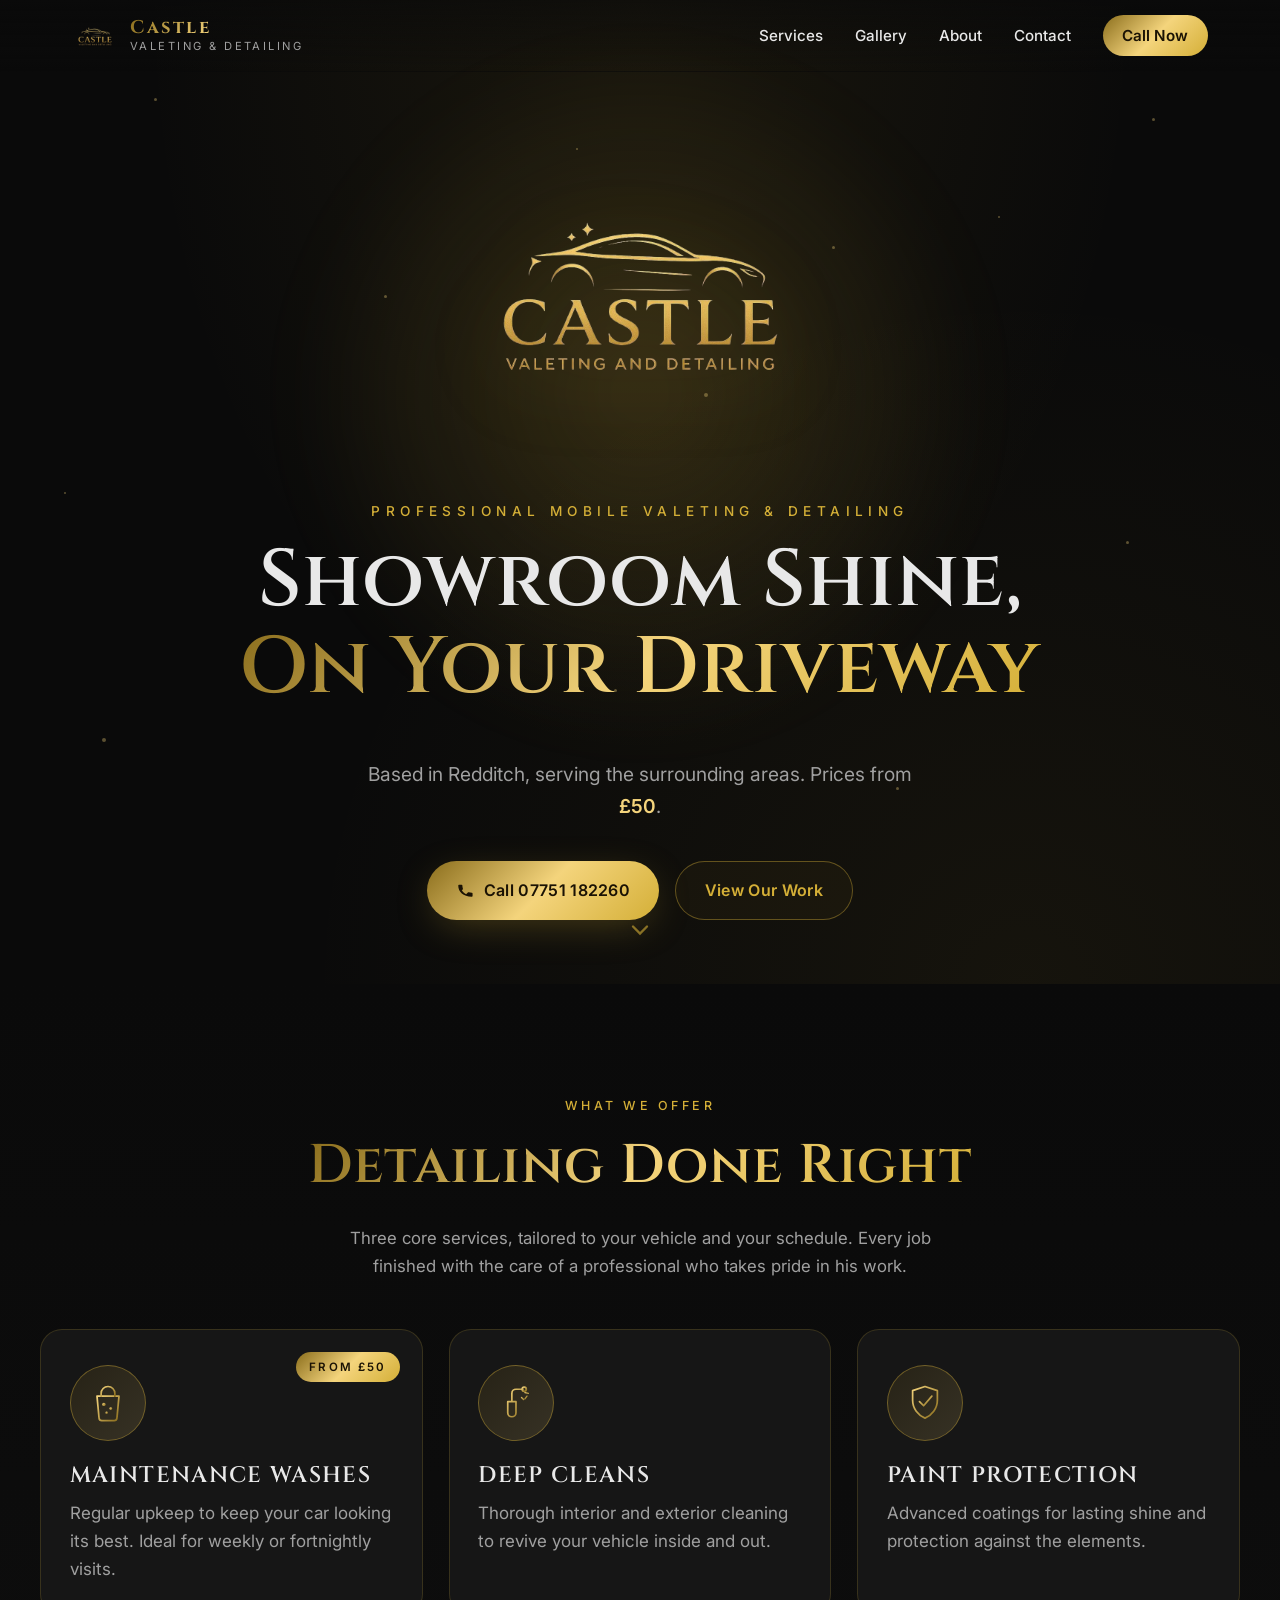
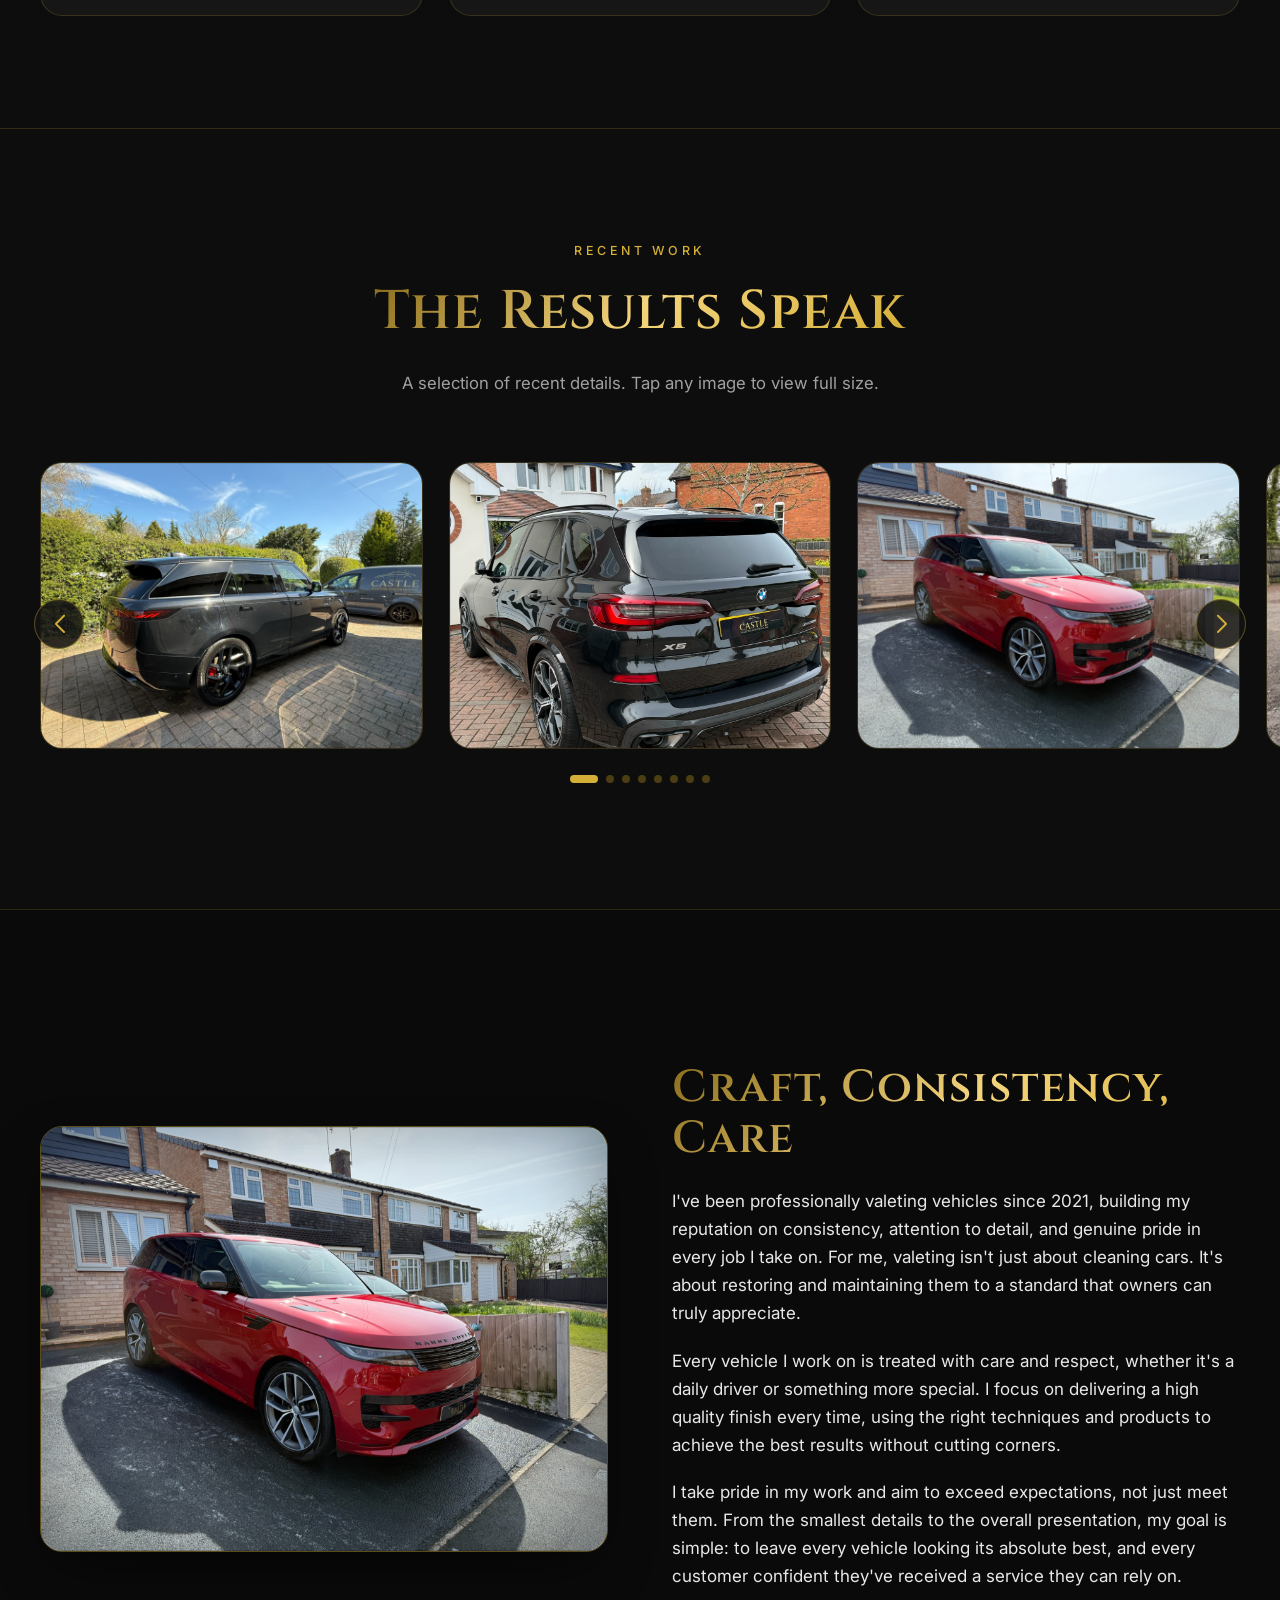
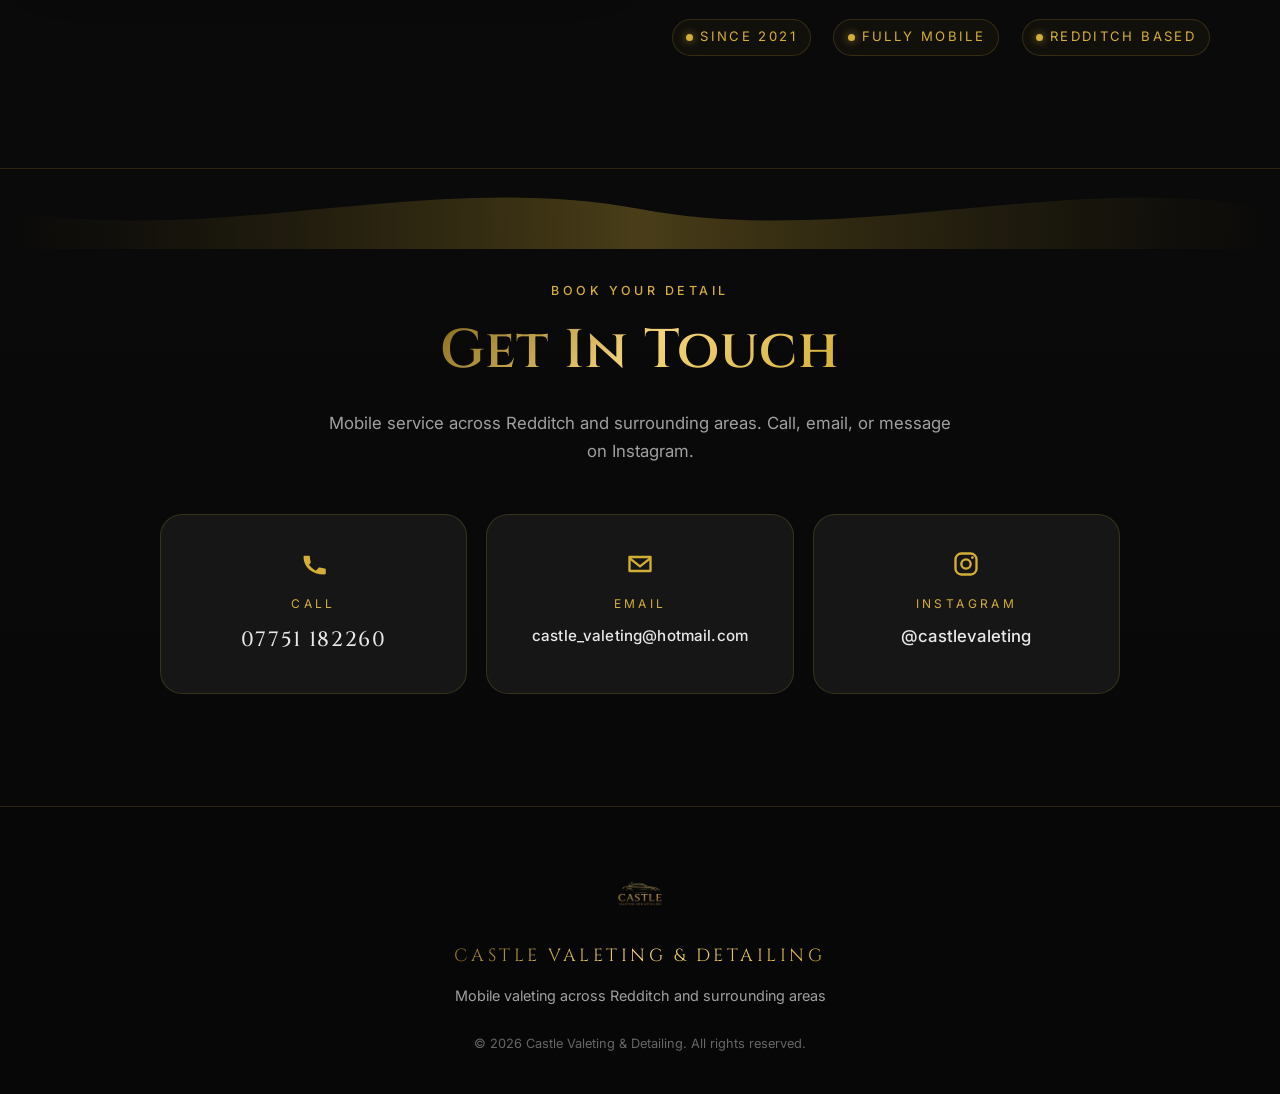
==== index.html @ b2cecf7d "Initial site: Castle Valeting & Detailing marketing page Single-page static site for a mobile car de" ====
<!doctype html>
<html lang="en-GB">
<head>
<meta charset="utf-8">
<meta name="viewport" content="width=device-width, initial-scale=1, viewport-fit=cover">
<meta name="theme-color" content="#0a0a0a">
<title>Castle Valeting & Detailing | Mobile Car Detailing in Redditch</title>
<meta name="description" content="Professional mobile car valeting and detailing in Redditch and surrounding areas. Maintenance washes, deep cleans, and paint protection from £50. Call 07751 182260.">
<meta name="keywords" content="car detailing Redditch, mobile valeting Redditch, car cleaning Redditch, paint protection, deep clean, Castle Valeting">
<meta name="robots" content="index, follow">
<link rel="canonical" href="https://castlevaletinganddetailing.co.uk/">

<meta property="og:type" content="website">
<meta property="og:title" content="Castle Valeting & Detailing | Mobile Car Detailing in Redditch">
<meta property="og:description" content="Professional mobile car valeting and detailing in Redditch. Prices from £50.">
<meta property="og:image" content="assets/logo/logo-black-bg.jpg">
<meta name="twitter:card" content="summary_large_image">
<meta name="twitter:title" content="Castle Valeting & Detailing">
<meta name="twitter:description" content="Professional mobile car valeting and detailing in Redditch. Prices from £50.">
<meta name="twitter:image" content="assets/logo/logo-black-bg.jpg">

<link rel="icon" type="image/png" href="assets/logo/logo-transparent.png">
<link rel="apple-touch-icon" href="assets/logo/logo-transparent.png">

<link rel="preconnect" href="https://fonts.googleapis.com">
<link rel="preconnect" href="https://fonts.gstatic.com" crossorigin>
<link rel="preconnect" href="https://cdn.jsdelivr.net" crossorigin>
<link href="https://fonts.googleapis.com/css2?family=Cinzel:wght@500;600;700&family=Inter:wght@300;400;500;600;700&display=swap" rel="stylesheet">

<link rel="stylesheet" href="https://cdn.jsdelivr.net/npm/swiper@11/swiper-bundle.min.css">
<link rel="stylesheet" href="assets/css/styles.css">

<script type="application/ld+json">
{
  "@context": "https://schema.org",
  "@type": "LocalBusiness",
  "name": "Castle Valeting & Detailing",
  "image": "assets/logo/logo-black-bg.jpg",
  "description": "Professional mobile car valeting and detailing service based in Redditch.",
  "address": {
    "@type": "PostalAddress",
    "addressLocality": "Redditch",
    "addressRegion": "Worcestershire",
    "addressCountry": "GB"
  },
  "areaServed": "Redditch and surrounding areas",
  "telephone": "+447751182260",
  "email": "castle_valeting@hotmail.com",
  "priceRange": "££",
  "sameAs": ["https://instagram.com/castlevaleting"]
}
</script>
</head>
<body>

<a class="skip-link" href="#main">Skip to content</a>

<header class="site-header" id="siteHeader">
  <div class="nav-inner">
    <a class="brand" href="#home" aria-label="Castle Valeting and Detailing home">
      <img src="assets/logo/logo-transparent.png" alt="" width="56" height="56" decoding="async">
      <span class="brand-text">
        <span class="brand-title">Castle</span>
        <span class="brand-sub">Valeting &amp; Detailing</span>
      </span>
    </a>

    <nav class="nav-links" aria-label="Primary">
      <a href="#services">Services</a>
      <a href="#gallery">Gallery</a>
      <a href="#about">About</a>
      <a href="#contact">Contact</a>
      <a class="nav-cta" href="tel:07751182260">Call Now</a>
    </nav>

    <button class="nav-toggle" aria-label="Open menu" aria-expanded="false" aria-controls="mobileMenu">
      <span></span><span></span><span></span>
    </button>
  </div>
</header>

<nav class="mobile-menu" id="mobileMenu" aria-label="Mobile" hidden>
  <a href="#services">Services</a>
  <a href="#gallery">Gallery</a>
  <a href="#about">About</a>
  <a href="#contact">Contact</a>
  <a class="nav-cta" href="tel:07751182260">Call 07751 182260</a>
</nav>

<main id="main">

  <section class="hero" id="home">
    <div class="hero-glow" aria-hidden="true"></div>
    <div class="particles" aria-hidden="true">
      <span></span><span></span><span></span><span></span><span></span>
      <span></span><span></span><span></span><span></span><span></span>
      <span></span><span></span><span></span><span></span><span></span>
    </div>

    <div class="hero-inner">
      <img class="hero-logo" src="assets/logo/logo-transparent.png" alt="Castle Valeting and Detailing" width="420" height="420" fetchpriority="high">
      <p class="hero-eyebrow" data-reveal>Professional Mobile Valeting &amp; Detailing</p>
      <h1 class="hero-title" data-reveal>Showroom Shine, <span class="gold-text">On Your Driveway</span></h1>
      <p class="hero-sub" data-reveal>Based in Redditch, serving the surrounding areas. Prices from <strong>£50</strong>.</p>
      <div class="hero-ctas" data-reveal>
        <a class="btn btn-primary" href="tel:07751182260">
          <svg viewBox="0 0 24 24" width="18" height="18" aria-hidden="true"><path fill="currentColor" d="M6.6 10.8c1.5 3 4 5.4 6.9 6.9l2.3-2.3c.3-.3.8-.4 1.2-.3 1.3.4 2.7.7 4.1.7.6 0 1 .4 1 1V20c0 .6-.4 1-1 1C9.7 21 3 14.3 3 6c0-.6.4-1 1-1h3.5c.6 0 1 .4 1 1 0 1.5.2 2.8.7 4.1.1.4 0 .8-.3 1.2l-2.3 2.5z"/></svg>
          Call 07751 182260
        </a>
        <a class="btn btn-ghost" href="#gallery">View Our Work</a>
      </div>
    </div>

    <a class="scroll-cue" href="#services" aria-label="Scroll to services">
      <svg viewBox="0 0 24 24" width="28" height="28" aria-hidden="true"><path fill="none" stroke="currentColor" stroke-width="2" stroke-linecap="round" d="M6 9l6 6 6-6"/></svg>
    </a>
  </section>

  <section class="section services" id="services">
    <div class="section-inner">
      <p class="eyebrow" data-reveal>What We Offer</p>
      <h2 class="section-title" data-reveal><span class="gold-text">Detailing Done Right</span></h2>
      <p class="section-lede" data-reveal>Three core services, tailored to your vehicle and your schedule. Every job finished with the care of a professional who takes pride in his work.</p>

      <div class="service-grid">

        <article class="service-card" data-reveal>
          <div class="service-icon" aria-hidden="true">
            <svg viewBox="0 0 64 64" width="44" height="44">
              <defs><linearGradient id="g1" x1="0" x2="1" y1="0" y2="1"><stop offset="0" stop-color="#f4d47c"/><stop offset="1" stop-color="#8a6d1c"/></linearGradient></defs>
              <path fill="none" stroke="url(#g1)" stroke-width="2.5" stroke-linejoin="round" d="M16 22h32l-3 32a4 4 0 0 1-4 3.6H23a4 4 0 0 1-4-3.6z"/>
              <path fill="none" stroke="url(#g1)" stroke-width="2.5" stroke-linecap="round" d="M22 22v-4a10 10 0 0 1 20 0v4"/>
              <circle cx="26" cy="34" r="2.5" fill="url(#g1)"/>
              <circle cx="36" cy="40" r="2" fill="url(#g1)"/>
              <circle cx="30" cy="46" r="1.7" fill="url(#g1)"/>
            </svg>
          </div>
          <h3>Maintenance Washes</h3>
          <p>Regular upkeep to keep your car looking its best. Ideal for weekly or fortnightly visits.</p>
          <span class="price-ribbon">From £50</span>
        </article>

        <article class="service-card" data-reveal>
          <div class="service-icon" aria-hidden="true">
            <svg viewBox="0 0 64 64" width="44" height="44">
              <defs><linearGradient id="g2" x1="0" x2="1" y1="0" y2="1"><stop offset="0" stop-color="#f4d47c"/><stop offset="1" stop-color="#8a6d1c"/></linearGradient></defs>
              <path fill="none" stroke="url(#g2)" stroke-width="2.5" stroke-linejoin="round" stroke-linecap="round" d="M20 30h12v16a6 6 0 0 1-6 6h0a6 6 0 0 1-6-6zM26 30V18a6 6 0 0 1 6-6h10"/>
              <circle cx="44" cy="12" r="3" fill="none" stroke="url(#g2)" stroke-width="2.5"/>
              <path fill="none" stroke="url(#g2)" stroke-width="2" stroke-linecap="round" d="M40 24l3 3M48 22l-3 4M45 17l5 1"/>
            </svg>
          </div>
          <h3>Deep Cleans</h3>
          <p>Thorough interior and exterior cleaning to revive your vehicle inside and out.</p>
        </article>

        <article class="service-card" data-reveal>
          <div class="service-icon" aria-hidden="true">
            <svg viewBox="0 0 64 64" width="44" height="44">
              <defs><linearGradient id="g3" x1="0" x2="1" y1="0" y2="1"><stop offset="0" stop-color="#f4d47c"/><stop offset="1" stop-color="#8a6d1c"/></linearGradient></defs>
              <path fill="none" stroke="url(#g3)" stroke-width="2.5" stroke-linejoin="round" d="M32 8l18 6v14c0 12-8 22-18 26-10-4-18-14-18-26V14z"/>
              <path fill="none" stroke="url(#g3)" stroke-width="2.5" stroke-linecap="round" stroke-linejoin="round" d="M24 30l6 6 12-14"/>
            </svg>
          </div>
          <h3>Paint Protection</h3>
          <p>Advanced coatings for lasting shine and protection against the elements.</p>
        </article>

      </div>
    </div>
  </section>

  <section class="section gallery" id="gallery">
    <div class="section-inner">
      <p class="eyebrow" data-reveal>Recent Work</p>
      <h2 class="section-title" data-reveal><span class="gold-text">The Results Speak</span></h2>
      <p class="section-lede" data-reveal>A selection of recent details. Tap any image to view full size.</p>
    </div>

    <div class="swiper gallery-swiper" data-reveal>
      <div class="swiper-wrapper">
        <div class="swiper-slide"><button class="slide-btn" data-src="assets/gallery/black-range-rover.jpg" aria-label="View full image"><img src="assets/gallery/black-range-rover.jpg" alt="Freshly detailed black Range Rover" loading="lazy" decoding="async"></button></div>
        <div class="swiper-slide"><button class="slide-btn" data-src="assets/gallery/bmw-x5.jpg" aria-label="View full image"><img src="assets/gallery/bmw-x5.jpg" alt="Gleaming black BMW X5 after a detail" loading="lazy" decoding="async"></button></div>
        <div class="swiper-slide"><button class="slide-btn" data-src="assets/gallery/range-rover.jpg" aria-label="View full image"><img src="assets/gallery/range-rover.jpg" alt="Red Range Rover Sport, polished to a mirror finish" loading="lazy" decoding="async"></button></div>
        <div class="swiper-slide"><button class="slide-btn" data-src="assets/gallery/tesla.jpg" aria-label="View full image"><img src="assets/gallery/tesla.jpg" alt="Tesla after a full valet" loading="lazy" decoding="async"></button></div>
        <div class="swiper-slide"><button class="slide-btn" data-src="assets/gallery/discovery.jpg" aria-label="View full image"><img src="assets/gallery/discovery.jpg" alt="Land Rover Discovery after detailing" loading="lazy" decoding="async"></button></div>
        <div class="swiper-slide"><button class="slide-btn" data-src="assets/gallery/model-y.jpg" aria-label="View full image"><img src="assets/gallery/model-y.jpg" alt="Tesla Model Y after a deep clean" loading="lazy" decoding="async"></button></div>
        <div class="swiper-slide"><button class="slide-btn" data-src="assets/gallery/transporter.jpg" aria-label="View full image"><img src="assets/gallery/transporter.jpg" alt="VW Transporter detailed and gleaming" loading="lazy" decoding="async"></button></div>
        <div class="swiper-slide"><button class="slide-btn" data-src="assets/gallery/white-range-rover.jpg" aria-label="View full image"><img src="assets/gallery/white-range-rover.jpg" alt="White Range Rover after a full detail" loading="lazy" decoding="async"></button></div>
      </div>
      <div class="swiper-pagination"></div>
      <button class="swiper-button-prev" aria-label="Previous"></button>
      <button class="swiper-button-next" aria-label="Next"></button>
    </div>
  </section>

  <section class="section about" id="about">
    <div class="section-inner about-grid">
      <div class="about-media" data-reveal>
        <div class="frame">
          <img src="assets/gallery/range-rover.jpg" alt="Red Range Rover Sport detailed by Castle Valeting and Detailing" loading="lazy" decoding="async" width="1200" height="900">
        </div>
      </div>
      <div class="about-copy">
        <p class="eyebrow" data-reveal>About Me</p>
        <h2 class="section-title" data-reveal><span class="gold-text">Craft, Consistency, Care</span></h2>

        <p data-reveal>I've been professionally valeting vehicles since 2021, building my reputation on consistency, attention to detail, and genuine pride in every job I take on. For me, valeting isn't just about cleaning cars. It's about restoring and maintaining them to a standard that owners can truly appreciate.</p>

        <p data-reveal>Every vehicle I work on is treated with care and respect, whether it's a daily driver or something more special. I focus on delivering a high quality finish every time, using the right techniques and products to achieve the best results without cutting corners.</p>

        <p data-reveal>I take pride in my work and aim to exceed expectations, not just meet them. From the smallest details to the overall presentation, my goal is simple: to leave every vehicle looking its absolute best, and every customer confident they've received a service they can rely on.</p>

        <ul class="badges" data-reveal>
          <li><span class="badge-dot"></span>Since 2021</li>
          <li><span class="badge-dot"></span>Fully Mobile</li>
          <li><span class="badge-dot"></span>Redditch Based</li>
        </ul>
      </div>
    </div>
  </section>

  <section class="section contact" id="contact">
    <svg class="wave" viewBox="0 0 1200 120" preserveAspectRatio="none" aria-hidden="true">
      <path d="M0,60 C200,120 400,0 600,60 C800,120 1000,0 1200,60 L1200,120 L0,120 Z" fill="url(#waveGrad)"/>
      <defs><linearGradient id="waveGrad" x1="0" x2="1"><stop offset="0" stop-color="#8a6d1c" stop-opacity="0"/><stop offset="0.5" stop-color="#d4af37" stop-opacity="0.35"/><stop offset="1" stop-color="#8a6d1c" stop-opacity="0"/></linearGradient></defs>
    </svg>

    <div class="section-inner">
      <p class="eyebrow" data-reveal>Book Your Detail</p>
      <h2 class="section-title" data-reveal><span class="gold-text">Get In Touch</span></h2>
      <p class="section-lede" data-reveal>Mobile service across Redditch and surrounding areas. Call, email, or message on Instagram.</p>

      <div class="contact-grid">
        <a class="contact-card" href="tel:07751182260" data-reveal>
          <svg viewBox="0 0 24 24" width="28" height="28" aria-hidden="true"><path fill="currentColor" d="M6.6 10.8c1.5 3 4 5.4 6.9 6.9l2.3-2.3c.3-.3.8-.4 1.2-.3 1.3.4 2.7.7 4.1.7.6 0 1 .4 1 1V20c0 .6-.4 1-1 1C9.7 21 3 14.3 3 6c0-.6.4-1 1-1h3.5c.6 0 1 .4 1 1 0 1.5.2 2.8.7 4.1.1.4 0 .8-.3 1.2l-2.3 2.5z"/></svg>
          <span class="contact-label">Call</span>
          <span class="contact-value">07751 182260</span>
        </a>

        <a class="contact-card" href="mailto:castle_valeting@hotmail.com" data-reveal>
          <svg viewBox="0 0 24 24" width="28" height="28" aria-hidden="true"><path fill="none" stroke="currentColor" stroke-width="2" stroke-linejoin="round" d="M3 6h18v12H3z"/><path fill="none" stroke="currentColor" stroke-width="2" stroke-linejoin="round" d="M3 7l9 7 9-7"/></svg>
          <span class="contact-label">Email</span>
          <span class="contact-value">castle_valeting@hotmail.com</span>
        </a>

        <a class="contact-card" href="https://instagram.com/castlevaleting" target="_blank" rel="noopener" data-reveal>
          <svg viewBox="0 0 24 24" width="28" height="28" aria-hidden="true"><rect x="3" y="3" width="18" height="18" rx="5" fill="none" stroke="currentColor" stroke-width="2"/><circle cx="12" cy="12" r="4" fill="none" stroke="currentColor" stroke-width="2"/><circle cx="17.5" cy="6.5" r="1.2" fill="currentColor"/></svg>
          <span class="contact-label">Instagram</span>
          <span class="contact-value">@castlevaleting</span>
        </a>
      </div>
    </div>
  </section>

</main>

<footer class="site-footer">
  <div class="footer-inner">
    <img src="assets/logo/logo-transparent.png" alt="Castle Valeting and Detailing" width="72" height="72" loading="lazy">
    <p class="footer-title gold-text">Castle Valeting &amp; Detailing</p>
    <p class="footer-meta">Mobile valeting across Redditch and surrounding areas</p>
    <p class="footer-legal">&copy; <span id="year"></span> Castle Valeting &amp; Detailing. All rights reserved.</p>
  </div>
</footer>

<div class="lightbox" id="lightbox" aria-hidden="true" role="dialog" aria-label="Image viewer">
  <button class="lightbox-close" aria-label="Close">&times;</button>
  <button class="lightbox-prev" aria-label="Previous image">&#8249;</button>
  <button class="lightbox-next" aria-label="Next image">&#8250;</button>
  <img class="lightbox-img" alt="">
</div>

<script src="https://cdn.jsdelivr.net/npm/swiper@11/swiper-bundle.min.js" defer></script>
<script src="assets/js/main.js" defer></script>
</body>
</html>
---- assets/css/styles.css ----
/* Castle Valeting & Detailing — styles */

:root {
  --bg: #0a0a0a;
  --bg-elevated: #141414;
  --bg-card: #161616;
  --gold: #d4af37;
  --gold-light: #f4d47c;
  --gold-dark: #8a6d1c;
  --gold-grad: linear-gradient(135deg, #8a6d1c 0%, #f4d47c 50%, #d4af37 100%);
  --gold-grad-soft: linear-gradient(135deg, rgba(138,109,28,0.15), rgba(244,212,124,0.15));
  --text: #e8e8e8;
  --text-muted: #a0a0a0;
  --border: rgba(212,175,55,0.18);
  --border-strong: rgba(212,175,55,0.4);
  --shadow-glow: 0 10px 40px -10px rgba(212,175,55,0.35);
  --shadow-card: 0 20px 60px -20px rgba(0,0,0,0.8);
  --radius: 14px;
  --radius-lg: 22px;
  --nav-h: 72px;
  --content-w: 1200px;
  --ease: cubic-bezier(.2, .7, .2, 1);
}

* { box-sizing: border-box; }
html { scroll-behavior: smooth; -webkit-text-size-adjust: 100%; }
html, body { margin: 0; padding: 0; }

body {
  font-family: 'Inter', system-ui, -apple-system, Segoe UI, Roboto, sans-serif;
  background: var(--bg);
  color: var(--text);
  font-size: 17px;
  line-height: 1.65;
  -webkit-font-smoothing: antialiased;
  overflow-x: hidden;
}

img { max-width: 100%; height: auto; display: block; }
a { color: var(--gold); text-decoration: none; }
a:hover { color: var(--gold-light); }
button { font: inherit; color: inherit; background: none; border: 0; cursor: pointer; }

::selection { background: var(--gold); color: #000; }

:focus-visible {
  outline: 2px solid var(--gold-light);
  outline-offset: 3px;
  border-radius: 6px;
}

.skip-link {
  position: absolute; top: -100px; left: 12px;
  background: var(--gold); color: #000; padding: 10px 16px;
  border-radius: 8px; font-weight: 600; z-index: 1000;
}
.skip-link:focus { top: 12px; }

/* --- Typography helpers ------------------------------------------------- */
.gold-text {
  background: var(--gold-grad);
  -webkit-background-clip: text;
          background-clip: text;
  color: transparent;
  display: inline-block;
}

h1, h2, h3 {
  font-family: 'Cinzel', 'Playfair Display', Georgia, serif;
  font-weight: 600;
  letter-spacing: 0.02em;
  line-height: 1.15;
  margin: 0 0 0.5em;
}

.eyebrow {
  font-size: 0.78rem;
  letter-spacing: 0.28em;
  text-transform: uppercase;
  color: var(--gold);
  margin: 0 0 1.2rem;
  font-weight: 500;
}

.section-title {
  font-size: clamp(2rem, 4.5vw, 3.4rem);
  margin-bottom: 0.5em;
}

.section-lede {
  color: var(--text-muted);
  max-width: 640px;
  margin: 0 auto 3rem;
  font-size: 1.05rem;
}

/* --- Buttons ------------------------------------------------------------ */
.btn {
  display: inline-flex; align-items: center; gap: 0.6em;
  padding: 0.95rem 1.8rem;
  border-radius: 999px;
  font-weight: 600;
  font-size: 1rem;
  letter-spacing: 0.02em;
  transition: transform .25s var(--ease), box-shadow .25s var(--ease), background .25s var(--ease), color .25s var(--ease);
  white-space: nowrap;
}
.btn svg { flex-shrink: 0; }

.btn-primary {
  background: var(--gold-grad);
  color: #1a1204;
  box-shadow: var(--shadow-glow);
}
.btn-primary:hover { transform: translateY(-2px); box-shadow: 0 16px 50px -10px rgba(212,175,55,0.55); color: #000; }

.btn-ghost {
  color: var(--gold);
  border: 1px solid var(--border-strong);
  background: rgba(212,175,55,0.04);
}
.btn-ghost:hover { background: rgba(212,175,55,0.12); color: var(--gold-light); transform: translateY(-2px); }

/* --- Header / Nav ------------------------------------------------------- */
.site-header {
  position: fixed; top: 0; left: 0; right: 0;
  height: var(--nav-h);
  z-index: 50;
  transition: background .3s var(--ease), border-color .3s var(--ease), backdrop-filter .3s var(--ease);
  background: linear-gradient(180deg, rgba(10,10,10,0.6), rgba(10,10,10,0));
  border-bottom: 1px solid transparent;
}
.site-header.scrolled {
  background: rgba(10,10,10,0.78);
  backdrop-filter: blur(14px) saturate(140%);
  -webkit-backdrop-filter: blur(14px) saturate(140%);
  border-bottom-color: var(--border);
}

.nav-inner {
  max-width: var(--content-w);
  height: 100%;
  margin: 0 auto;
  padding: 0 clamp(1rem, 3vw, 2rem);
  display: flex; align-items: center; justify-content: space-between;
  gap: 1rem;
}

.brand {
  display: flex; align-items: center; gap: 0.75rem;
  color: var(--text);
}
.brand img { width: 46px; height: 46px; object-fit: contain; }
.brand-text { display: flex; flex-direction: column; line-height: 1; }
.brand-title {
  font-family: 'Cinzel', serif; font-weight: 700;
  font-size: 1.15rem; letter-spacing: 0.14em;
  background: var(--gold-grad);
  -webkit-background-clip: text; background-clip: text;
  color: transparent;
}
.brand-sub {
  font-size: 0.7rem; letter-spacing: 0.22em;
  color: var(--text-muted); margin-top: 3px;
  text-transform: uppercase;
}

.nav-links { display: flex; align-items: center; gap: 2rem; }
.nav-links a {
  color: var(--text);
  font-size: 0.95rem;
  font-weight: 500;
  position: relative;
  padding: 0.4em 0;
  transition: color .2s var(--ease);
}
.nav-links a::after {
  content: ''; position: absolute; left: 0; right: 0; bottom: 0;
  height: 1px; background: var(--gold-grad);
  transform: scaleX(0); transform-origin: right;
  transition: transform .3s var(--ease);
}
.nav-links a:hover { color: var(--gold-light); }
.nav-links a:hover::after { transform: scaleX(1); transform-origin: left; }
.nav-links .nav-cta {
  padding: 0.55em 1.3em;
  border-radius: 999px;
  background: var(--gold-grad);
  color: #1a1204;
  font-weight: 600;
}
.nav-links .nav-cta:hover { color: #000; }
.nav-links .nav-cta::after { display: none; }

.nav-toggle {
  display: none;
  width: 44px; height: 44px;
  flex-direction: column; justify-content: center; align-items: center; gap: 5px;
  border-radius: 10px;
}
.nav-toggle span {
  width: 22px; height: 2px; background: var(--gold);
  transition: transform .3s var(--ease), opacity .3s var(--ease);
}
.nav-toggle.open span:nth-child(1) { transform: translateY(7px) rotate(45deg); }
.nav-toggle.open span:nth-child(2) { opacity: 0; }
.nav-toggle.open span:nth-child(3) { transform: translateY(-7px) rotate(-45deg); }

.mobile-menu {
  position: fixed; inset: var(--nav-h) 0 0 0;
  background: rgba(10,10,10,0.97);
  backdrop-filter: blur(18px);
  -webkit-backdrop-filter: blur(18px);
  z-index: 40;
  display: flex; flex-direction: column; align-items: center; justify-content: center;
  gap: 1.8rem;
  padding: 2rem;
  opacity: 0;
  transform: translateY(-10px);
  transition: opacity .3s var(--ease), transform .3s var(--ease);
  pointer-events: none;
}
.mobile-menu:not([hidden]) { pointer-events: auto; }
.mobile-menu.open { opacity: 1; transform: translateY(0); }
.mobile-menu a {
  font-family: 'Cinzel', serif;
  font-size: 1.6rem;
  letter-spacing: 0.08em;
  color: var(--text);
}
.mobile-menu a:hover { color: var(--gold); }
.mobile-menu .nav-cta {
  margin-top: 1rem;
  padding: 0.9em 2.2em;
  border-radius: 999px;
  background: var(--gold-grad);
  color: #1a1204;
  font-family: 'Inter', sans-serif;
  font-size: 1.05rem;
  font-weight: 600;
  letter-spacing: 0.04em;
}

/* --- Hero --------------------------------------------------------------- */
.hero {
  position: relative;
  min-height: 100vh;
  min-height: 100svh;
  display: flex; align-items: center; justify-content: center;
  padding: calc(var(--nav-h) + 2rem) 1.5rem 4rem;
  overflow: hidden;
  isolation: isolate;
  background:
    radial-gradient(ellipse at 50% 0%, rgba(212,175,55,0.08), transparent 55%),
    radial-gradient(ellipse at 80% 100%, rgba(212,175,55,0.06), transparent 50%),
    var(--bg);
}

.hero::before {
  /* subtle noise + starry sparkle like the flyer */
  content: '';
  position: absolute; inset: 0;
  background-image:
    radial-gradient(1px 1px at 20% 30%, rgba(244,212,124,0.5), transparent 50%),
    radial-gradient(1px 1px at 70% 80%, rgba(244,212,124,0.35), transparent 50%),
    radial-gradient(1.5px 1.5px at 50% 50%, rgba(244,212,124,0.25), transparent 50%),
    radial-gradient(1px 1px at 85% 20%, rgba(244,212,124,0.3), transparent 50%),
    radial-gradient(1px 1px at 15% 75%, rgba(244,212,124,0.3), transparent 50%);
  opacity: 0.6;
  pointer-events: none;
  z-index: -1;
}

.hero-glow {
  position: absolute;
  left: 50%; top: 40%;
  transform: translate(-50%, -50%);
  width: 120vw; max-width: 900px;
  aspect-ratio: 1;
  background: radial-gradient(circle, rgba(212,175,55,0.18) 0%, transparent 55%);
  filter: blur(30px);
  z-index: -1;
  pointer-events: none;
}

.particles { position: absolute; inset: 0; z-index: -1; pointer-events: none; }
.particles span {
  position: absolute;
  width: 3px; height: 3px;
  border-radius: 50%;
  background: var(--gold-light);
  opacity: 0.35;
  animation: float 16s ease-in-out infinite;
}
.particles span:nth-child(1)  { top: 10%; left: 12%; animation-delay: 0s; }
.particles span:nth-child(2)  { top: 22%; left: 78%; animation-delay: 1.5s; width: 2px; height: 2px; }
.particles span:nth-child(3)  { top: 65%; left: 20%; animation-delay: 3s; }
.particles span:nth-child(4)  { top: 40%; left: 55%; animation-delay: 4.5s; width: 4px; height: 4px; }
.particles span:nth-child(5)  { top: 80%; left: 70%; animation-delay: 6s; }
.particles span:nth-child(6)  { top: 15%; left: 45%; animation-delay: 2s; width: 2px; height: 2px; }
.particles span:nth-child(7)  { top: 55%; left: 88%; animation-delay: 5s; }
.particles span:nth-child(8)  { top: 75%; left: 8%;  animation-delay: 7s; width: 4px; height: 4px; }
.particles span:nth-child(9)  { top: 30%; left: 30%; animation-delay: 8s; }
.particles span:nth-child(10) { top: 60%; left: 62%; animation-delay: 2.5s; width: 2px; height: 2px; }
.particles span:nth-child(11) { top: 12%; left: 90%; animation-delay: 9s; }
.particles span:nth-child(12) { top: 88%; left: 40%; animation-delay: 3.5s; }
.particles span:nth-child(13) { top: 50%; left: 5%;  animation-delay: 4s; width: 2px; height: 2px; }
.particles span:nth-child(14) { top: 25%; left: 65%; animation-delay: 6.5s; }
.particles span:nth-child(15) { top: 70%; left: 48%; animation-delay: 1s; width: 3px; height: 3px; }

@keyframes float {
  0%, 100% { transform: translateY(0) translateX(0); opacity: 0.25; }
  50% { transform: translateY(-22px) translateX(10px); opacity: 0.7; }
}

.hero-inner {
  text-align: center;
  max-width: 820px;
  position: relative;
  z-index: 1;
}

.hero-logo {
  width: clamp(220px, 42vw, 380px);
  height: auto;
  margin: 0 auto 0.5rem;
  filter: drop-shadow(0 20px 40px rgba(212,175,55,0.25));
  animation: logoShimmer 6s ease-in-out infinite;
}
@keyframes logoShimmer {
  0%, 100% { filter: drop-shadow(0 20px 40px rgba(212,175,55,0.22)); }
  50%      { filter: drop-shadow(0 24px 55px rgba(244,212,124,0.45)); }
}

.hero-eyebrow {
  font-size: 0.85rem;
  letter-spacing: 0.4em;
  text-transform: uppercase;
  color: var(--gold);
  margin: 1rem 0 0.8rem;
  font-weight: 500;
}

.hero-title {
  font-size: clamp(2.2rem, 7.5vw, 5rem);
  line-height: 1.08;
  margin: 0.2em 0 0.6em;
  letter-spacing: 0.01em;
}

.hero-sub {
  color: var(--text-muted);
  font-size: clamp(1rem, 1.6vw, 1.2rem);
  margin: 0 auto 2.4rem;
  max-width: 560px;
}
.hero-sub strong { color: var(--gold-light); font-weight: 600; }

.hero-ctas {
  display: flex; flex-wrap: wrap; gap: 1rem; justify-content: center;
}

.scroll-cue {
  position: absolute;
  bottom: 2rem; left: 50%;
  transform: translateX(-50%);
  color: var(--gold);
  opacity: 0.6;
  animation: bounce 2.4s ease-in-out infinite;
}
.scroll-cue:hover { opacity: 1; color: var(--gold-light); }
@keyframes bounce {
  0%, 100% { transform: translateX(-50%) translateY(0); }
  50%      { transform: translateX(-50%) translateY(8px); }
}

/* --- Section framework ------------------------------------------------- */
.section {
  padding: clamp(4rem, 9vw, 7rem) 1.5rem;
  position: relative;
}
.section-inner {
  max-width: var(--content-w);
  margin: 0 auto;
  text-align: center;
}
.section + .section { border-top: 1px solid var(--border); }

/* --- Services ---------------------------------------------------------- */
.services { background: linear-gradient(180deg, var(--bg) 0%, #0d0d0d 100%); }

.service-grid {
  display: grid;
  grid-template-columns: repeat(auto-fit, minmax(260px, 1fr));
  gap: 1.6rem;
  margin-top: 1rem;
  text-align: left;
}

.service-card {
  position: relative;
  background: var(--bg-card);
  border: 1px solid var(--border);
  border-radius: var(--radius-lg);
  padding: 2.2rem 1.8rem 2rem;
  transition: transform .35s var(--ease), border-color .35s var(--ease), box-shadow .35s var(--ease), background .35s var(--ease);
  overflow: hidden;
}
.service-card::before {
  content: ''; position: absolute; inset: 0;
  background: radial-gradient(circle at 50% 0%, rgba(212,175,55,0.1), transparent 60%);
  opacity: 0;
  transition: opacity .35s var(--ease);
  pointer-events: none;
}
.service-card:hover {
  transform: translateY(-4px);
  border-color: var(--border-strong);
  box-shadow: var(--shadow-card), 0 0 0 1px rgba(212,175,55,0.15);
}
.service-card:hover::before { opacity: 1; }

.service-icon {
  width: 76px; height: 76px;
  border-radius: 50%;
  display: flex; align-items: center; justify-content: center;
  background: var(--gold-grad-soft);
  border: 1px solid var(--border-strong);
  margin-bottom: 1.4rem;
}

.service-card h3 {
  font-size: 1.4rem;
  letter-spacing: 0.06em;
  margin-bottom: 0.6rem;
  color: var(--text);
  text-transform: uppercase;
}
.service-card p { color: var(--text-muted); margin: 0; }

.price-ribbon {
  position: absolute;
  top: 1.4rem; right: 1.4rem;
  padding: 0.35rem 0.85rem;
  font-size: 0.72rem; font-weight: 600;
  letter-spacing: 0.18em;
  text-transform: uppercase;
  background: var(--gold-grad);
  color: #1a1204;
  border-radius: 999px;
}

/* --- Gallery (Swiper) -------------------------------------------------- */
.gallery { background: #0d0d0d; overflow: hidden; }
.gallery .section-inner { margin-bottom: 2rem; }

.gallery-swiper {
  width: 100%;
  max-width: 1600px;
  margin: 0 auto;
  padding: 1rem 1rem 3rem;
  overflow: visible;
}

.swiper-wrapper { align-items: stretch; }

.gallery-swiper .swiper-slide {
  border-radius: var(--radius-lg);
  overflow: hidden;
  background: var(--bg-elevated);
  border: 1px solid var(--border);
  transition: transform .5s var(--ease), border-color .5s var(--ease), box-shadow .5s var(--ease);
  aspect-ratio: 4 / 3;
  height: auto;
}
.gallery-swiper .swiper-slide:hover {
  border-color: var(--border-strong);
  box-shadow: var(--shadow-glow);
}

.slide-btn {
  display: block; width: 100%; height: 100%;
  padding: 0; border: 0; background: none; cursor: zoom-in;
  overflow: hidden;
}
.slide-btn img {
  width: 100%; height: 100%;
  object-fit: cover;
  transition: transform .7s var(--ease);
}
.gallery-swiper .swiper-slide:hover .slide-btn img { transform: scale(1.06); }

/* Swiper arrows + pagination: gold theme */
.gallery-swiper .swiper-button-next,
.gallery-swiper .swiper-button-prev {
  width: 50px; height: 50px;
  background: rgba(20,20,20,0.85);
  border: 1px solid var(--border-strong);
  border-radius: 50%;
  color: var(--gold);
  transition: background .25s var(--ease), color .25s var(--ease), transform .25s var(--ease);
}
.gallery-swiper .swiper-button-next:hover,
.gallery-swiper .swiper-button-prev:hover {
  background: var(--gold-grad);
  color: #1a1204;
  transform: scale(1.06);
}
.gallery-swiper .swiper-button-next::after,
.gallery-swiper .swiper-button-prev::after {
  font-size: 18px; font-weight: 700;
}
.gallery-swiper .swiper-pagination {
  bottom: 6px;
}
.gallery-swiper .swiper-pagination-bullet {
  background: var(--gold-dark);
  opacity: 0.5;
  width: 8px; height: 8px;
  transition: all .25s var(--ease);
}
.gallery-swiper .swiper-pagination-bullet-active {
  background: var(--gold);
  opacity: 1;
  width: 28px;
  border-radius: 4px;
}

/* --- About ------------------------------------------------------------- */
.about { background: var(--bg); }
.about-grid {
  display: grid;
  grid-template-columns: 1fr 1fr;
  gap: clamp(2rem, 5vw, 4rem);
  align-items: center;
  text-align: left;
}

.about-media .frame {
  position: relative;
  border-radius: var(--radius-lg);
  overflow: hidden;
  border: 1px solid var(--border-strong);
  box-shadow: var(--shadow-card);
  aspect-ratio: 4 / 3;
}
.about-media .frame::before {
  content: ''; position: absolute; inset: 0;
  box-shadow: inset 0 0 80px rgba(0,0,0,0.45);
  pointer-events: none;
  z-index: 1;
  border-radius: inherit;
}
.about-media .frame::after {
  content: ''; position: absolute; inset: -2px;
  border: 1px solid transparent;
  background: var(--gold-grad) border-box;
  -webkit-mask: linear-gradient(#000 0 0) padding-box, linear-gradient(#000 0 0);
          mask: linear-gradient(#000 0 0) padding-box, linear-gradient(#000 0 0);
  -webkit-mask-composite: xor;
          mask-composite: exclude;
  border-radius: var(--radius-lg);
  pointer-events: none;
  opacity: 0.6;
}
.about-media img { width: 100%; height: 100%; object-fit: cover; }

.about-copy .section-title { font-size: clamp(1.8rem, 3.5vw, 2.8rem); }
.about-copy p { color: var(--text); margin: 0 0 1.2rem; }
.about-copy p:last-of-type { margin-bottom: 1.8rem; }

.badges {
  list-style: none; padding: 0; margin: 0;
  display: flex; flex-wrap: wrap; gap: 0.8rem 1.4rem;
}
.badges li {
  display: inline-flex; align-items: center; gap: 0.55em;
  font-size: 0.82rem;
  letter-spacing: 0.18em;
  text-transform: uppercase;
  color: var(--gold);
  padding: 0.5em 1em;
  border: 1px solid var(--border);
  border-radius: 999px;
  background: rgba(212,175,55,0.04);
}
.badge-dot {
  width: 7px; height: 7px; border-radius: 50%;
  background: var(--gold);
  box-shadow: 0 0 8px rgba(212,175,55,0.7);
}

/* --- Contact ----------------------------------------------------------- */
.contact {
  background: linear-gradient(180deg, var(--bg) 0%, #080808 100%);
  position: relative;
}
.contact .wave {
  position: absolute; top: 0; left: 0; right: 0;
  width: 100%; height: 80px;
  opacity: 0.9;
}

.contact-grid {
  display: grid;
  grid-template-columns: repeat(auto-fit, minmax(240px, 1fr));
  gap: 1.2rem;
  max-width: 960px;
  margin: 1rem auto 0;
}

.contact-card {
  display: flex; flex-direction: column; align-items: center;
  gap: 0.6rem;
  padding: 2.2rem 1.6rem;
  background: var(--bg-card);
  border: 1px solid var(--border);
  border-radius: var(--radius-lg);
  color: var(--text);
  transition: transform .3s var(--ease), border-color .3s var(--ease), background .3s var(--ease), box-shadow .3s var(--ease);
  text-align: center;
  word-break: break-word;
}
.contact-card svg { color: var(--gold); }
.contact-card:hover {
  transform: translateY(-4px);
  border-color: var(--border-strong);
  background: #181818;
  box-shadow: var(--shadow-glow);
  color: var(--text);
}
.contact-label {
  font-size: 0.75rem;
  letter-spacing: 0.28em;
  text-transform: uppercase;
  color: var(--gold);
  margin-top: 0.4rem;
}
.contact-value {
  font-family: 'Inter', sans-serif;
  font-size: 1.05rem;
  font-weight: 500;
  color: var(--text);
  letter-spacing: 0.01em;
  overflow-wrap: anywhere;
}
.contact-card[href^="tel:"] .contact-value {
  font-family: 'Cinzel', serif;
  font-size: 1.3rem;
  letter-spacing: 0.08em;
}
.contact-card[href^="mailto:"] .contact-value {
  font-size: 0.95rem;
}

/* --- Footer ------------------------------------------------------------ */
.site-footer {
  padding: 3.5rem 1.5rem 2.5rem;
  text-align: center;
  border-top: 1px solid var(--border);
  background: #070707;
}
.footer-inner {
  max-width: 600px; margin: 0 auto;
  display: flex; flex-direction: column; align-items: center; gap: 0.8rem;
}
.footer-inner img { width: 60px; height: auto; opacity: 0.85; }
.footer-title {
  font-family: 'Cinzel', serif;
  font-size: 1.1rem; letter-spacing: 0.2em;
  margin: 0.4rem 0 0;
  text-transform: uppercase;
}
.footer-meta { color: var(--text-muted); font-size: 0.9rem; margin: 0; }
.footer-legal { color: #666; font-size: 0.8rem; margin: 0.8rem 0 0; }

/* --- Lightbox ---------------------------------------------------------- */
.lightbox {
  position: fixed; inset: 0;
  background: rgba(5,5,5,0.96);
  z-index: 100;
  display: none;
  align-items: center; justify-content: center;
  padding: 2rem;
}
.lightbox.open { display: flex; animation: fadeIn .25s var(--ease); }
@keyframes fadeIn { from { opacity: 0; } to { opacity: 1; } }

.lightbox-img {
  max-width: 95vw;
  max-height: 90vh;
  border-radius: 10px;
  box-shadow: 0 30px 80px rgba(0,0,0,0.8), 0 0 0 1px rgba(212,175,55,0.3);
  animation: zoomIn .3s var(--ease);
}
@keyframes zoomIn {
  from { transform: scale(0.95); opacity: 0; }
  to   { transform: scale(1); opacity: 1; }
}

.lightbox-close,
.lightbox-prev,
.lightbox-next {
  position: absolute;
  width: 52px; height: 52px;
  border-radius: 50%;
  background: rgba(20,20,20,0.9);
  border: 1px solid var(--border-strong);
  color: var(--gold);
  font-size: 28px;
  display: flex; align-items: center; justify-content: center;
  transition: background .2s var(--ease), color .2s var(--ease), transform .2s var(--ease);
  z-index: 1;
}
.lightbox-close:hover,
.lightbox-prev:hover,
.lightbox-next:hover {
  background: var(--gold-grad);
  color: #1a1204;
  transform: scale(1.06);
}
.lightbox-close { top: 1.5rem; right: 1.5rem; }
.lightbox-prev  { left: 1.5rem;  top: 50%; transform: translateY(-50%); }
.lightbox-next  { right: 1.5rem; top: 50%; transform: translateY(-50%); }
.lightbox-prev:hover { transform: translateY(-50%) scale(1.06); }
.lightbox-next:hover { transform: translateY(-50%) scale(1.06); }

/* --- Reveal on scroll -------------------------------------------------- */
[data-reveal] {
  opacity: 0;
  transform: translateY(20px);
  transition: opacity .9s var(--ease), transform .9s var(--ease);
  transition-delay: var(--reveal-delay, 0s);
}
[data-reveal].is-visible {
  opacity: 1;
  transform: translateY(0);
}

/* --- Responsive -------------------------------------------------------- */
@media (max-width: 900px) {
  .nav-links { display: none; }
  .nav-toggle { display: flex; }
  .about-grid { grid-template-columns: 1fr; }
  .about-media { order: -1; max-width: 520px; margin: 0 auto; }
}

@media (max-width: 560px) {
  .brand-sub { display: none; }
  .hero { padding-top: calc(var(--nav-h) + 1rem); }
  .hero-ctas .btn { width: 100%; justify-content: center; }
  .service-card { padding: 1.8rem 1.4rem; }
  .contact-card { padding: 1.8rem 1.2rem; }
  .contact-value { font-size: 1rem; }
}

/* --- Reduced motion ---------------------------------------------------- */
@media (prefers-reduced-motion: reduce) {
  html { scroll-behavior: auto; }
  *, *::before, *::after {
    animation-duration: 0.01ms !important;
    animation-iteration-count: 1 !important;
    transition-duration: 0.01ms !important;
  }
  .particles { display: none; }
  [data-reveal] { opacity: 1; transform: none; }
}

/* --- Print ------------------------------------------------------------- */
@media print {
  .site-header, .mobile-menu, .scroll-cue, .gallery, .lightbox, .particles, .hero-glow { display: none !important; }
  body { background: #fff; color: #000; }
  .gold-text { color: #7a5e12; -webkit-text-fill-color: #7a5e12; }
}
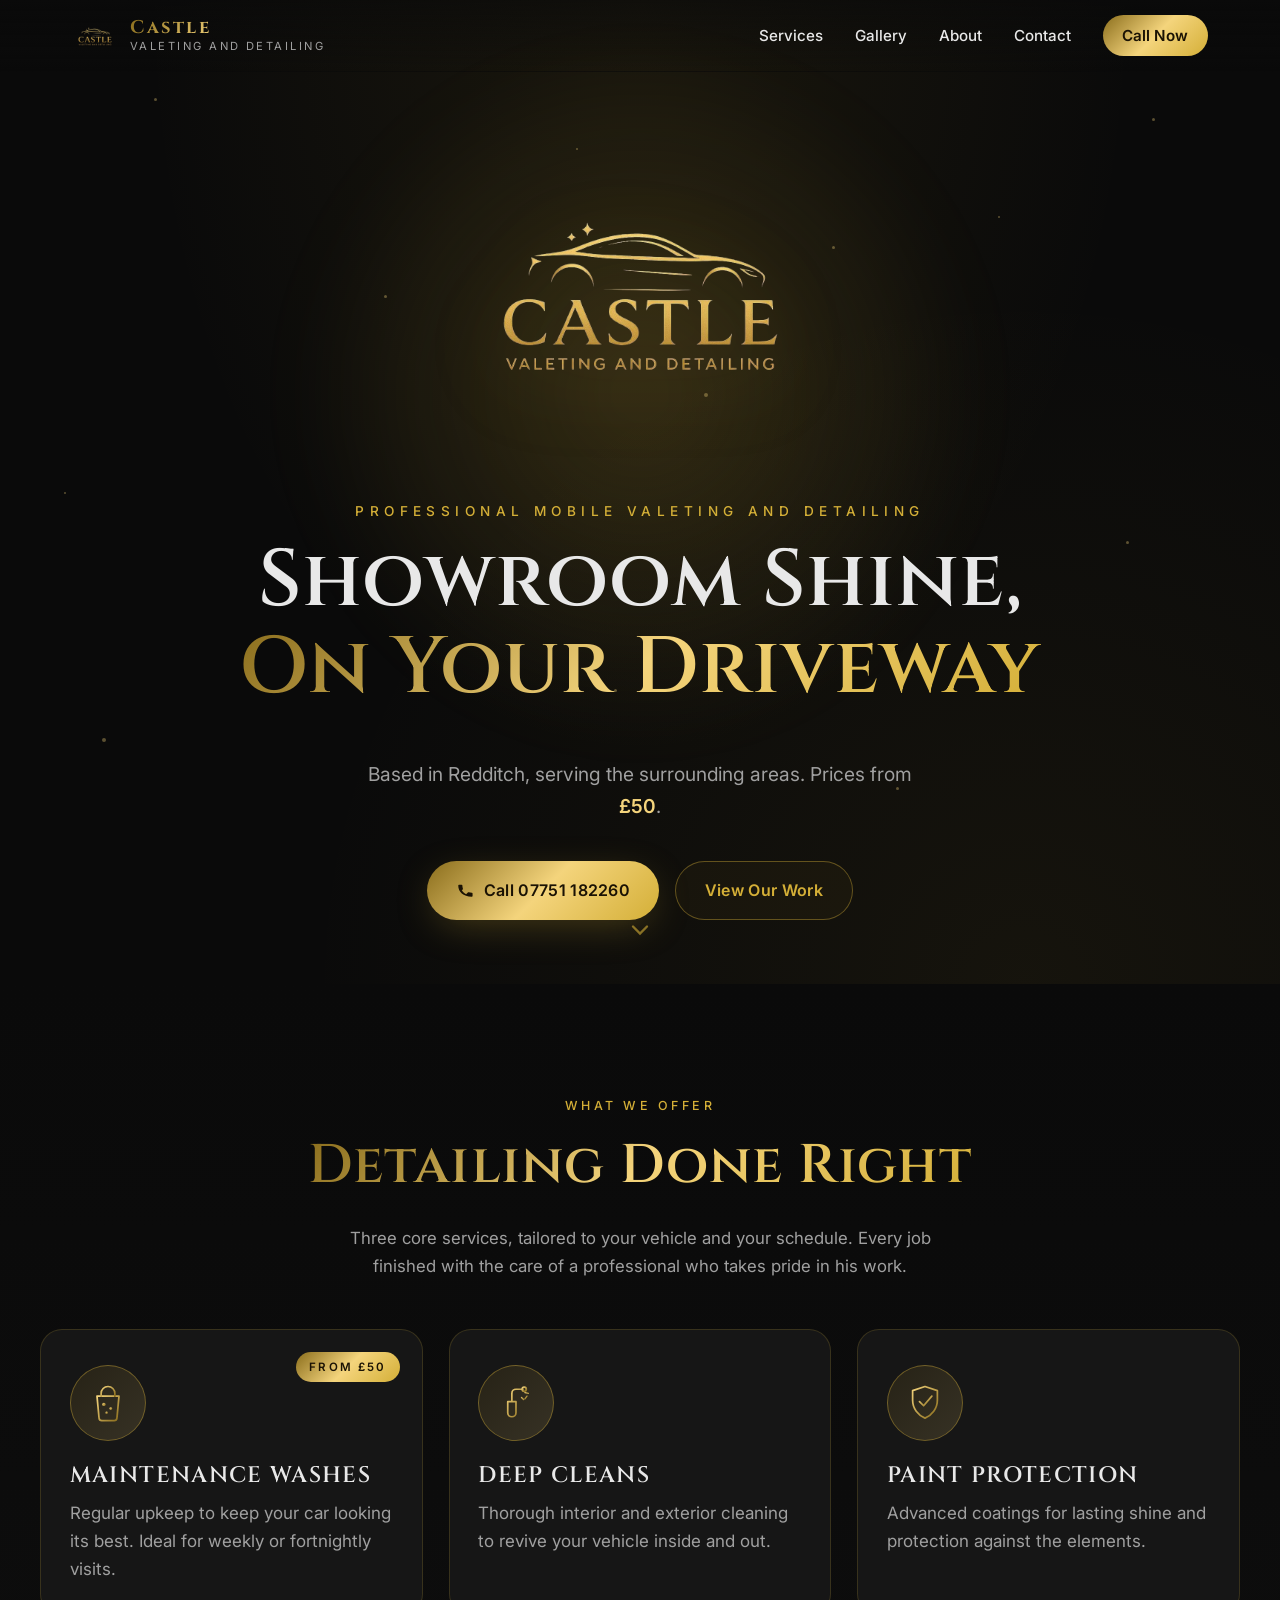
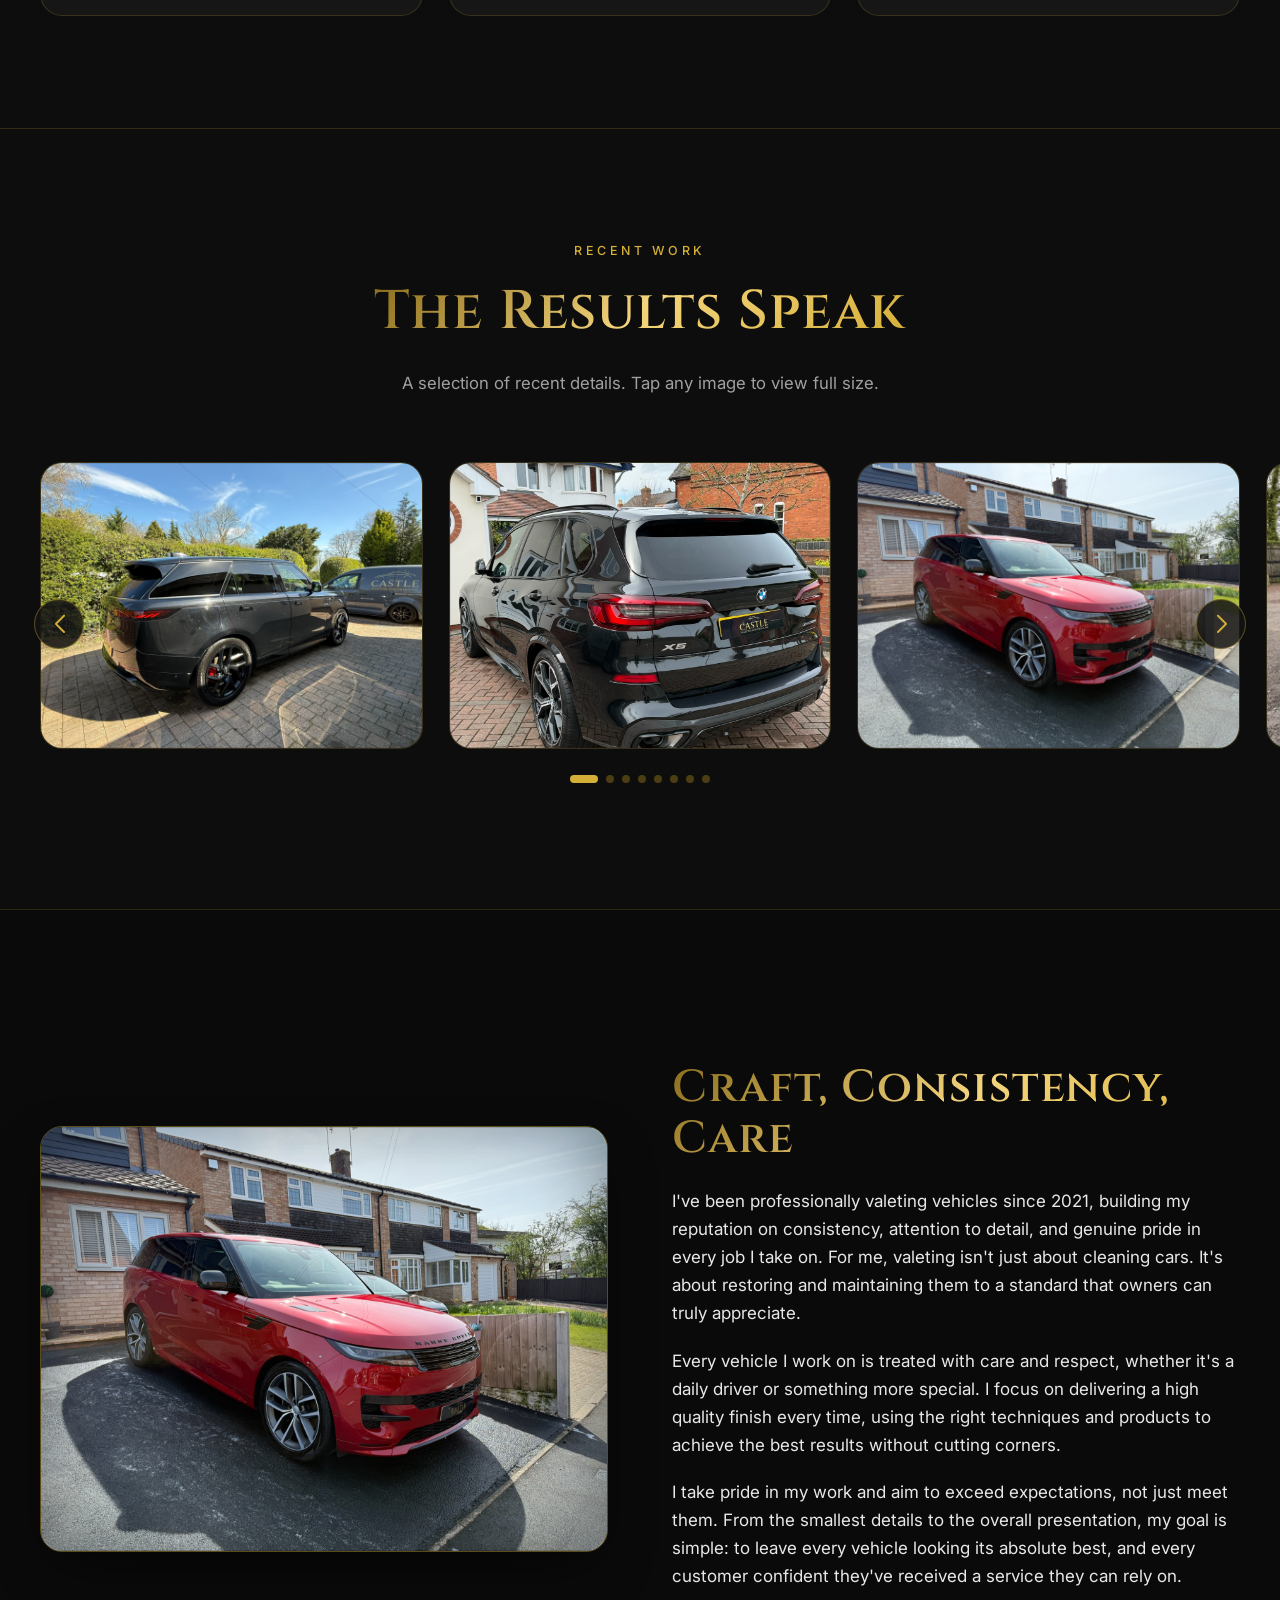
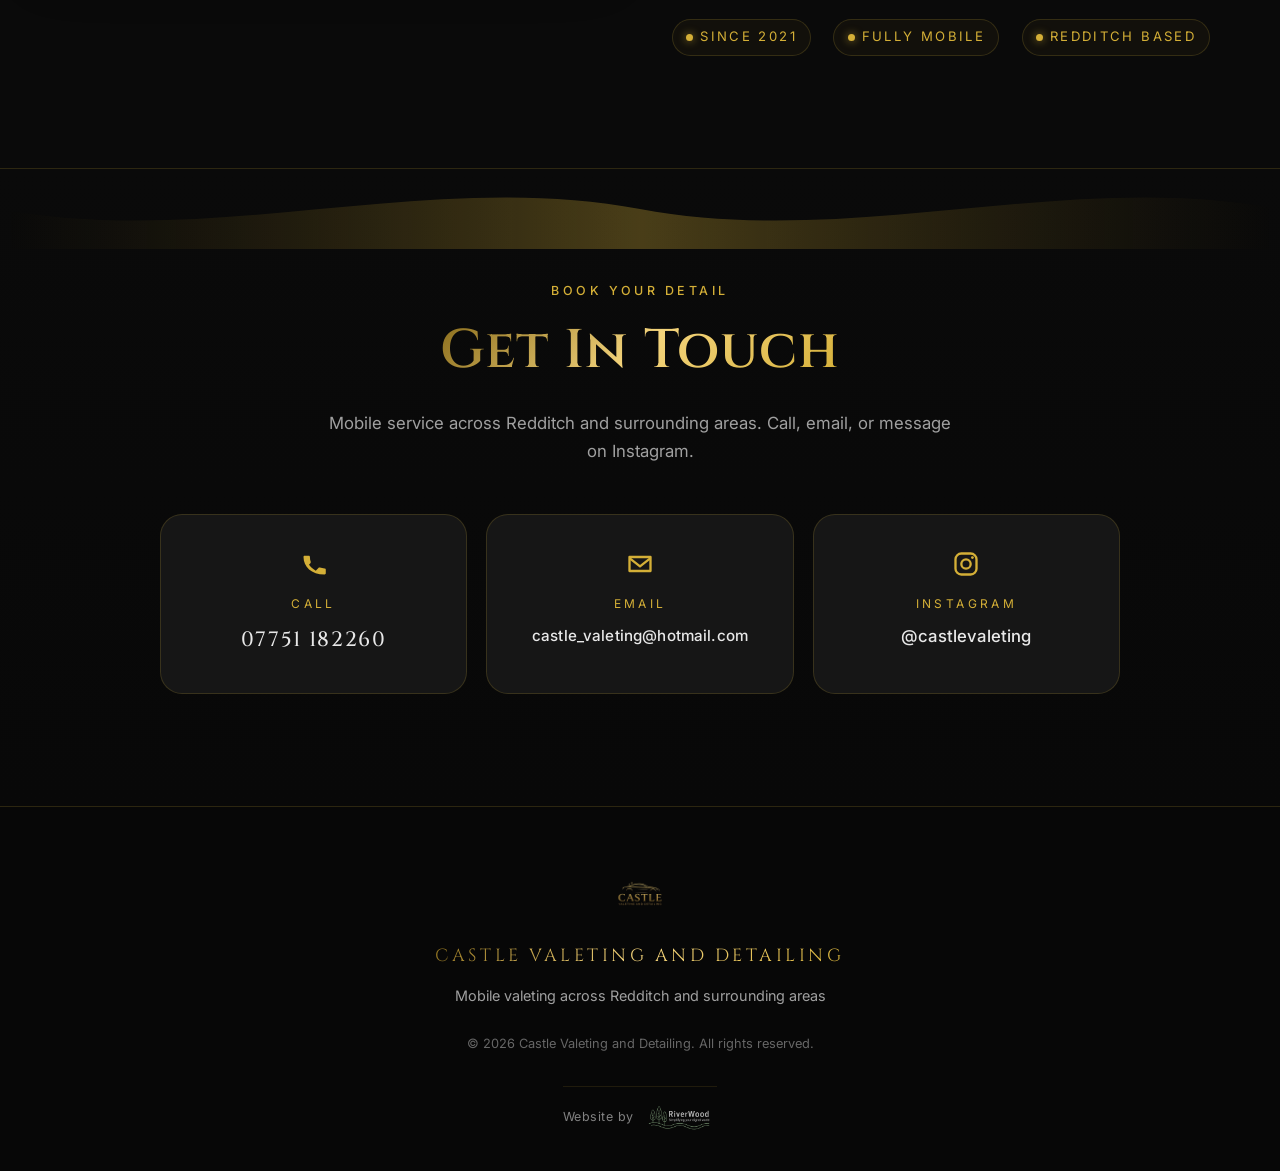
==== commit 952d91e0: "Brand consistency + RiverWood credit + mobile menu fix - Replace "&" with "and" throughout: business" ====
--- a/index.html
+++ b/index.html
@@ -4,18 +4,18 @@
 <meta charset="utf-8">
 <meta name="viewport" content="width=device-width, initial-scale=1, viewport-fit=cover">
 <meta name="theme-color" content="#0a0a0a">
-<title>Castle Valeting & Detailing | Mobile Car Detailing in Redditch</title>
+<title>Castle Valeting and Detailing | Mobile Car Detailing in Redditch</title>
 <meta name="description" content="Professional mobile car valeting and detailing in Redditch and surrounding areas. Maintenance washes, deep cleans, and paint protection from £50. Call 07751 182260.">
 <meta name="keywords" content="car detailing Redditch, mobile valeting Redditch, car cleaning Redditch, paint protection, deep clean, Castle Valeting">
 <meta name="robots" content="index, follow">
 <link rel="canonical" href="https://castlevaletinganddetailing.co.uk/">
 
 <meta property="og:type" content="website">
-<meta property="og:title" content="Castle Valeting & Detailing | Mobile Car Detailing in Redditch">
+<meta property="og:title" content="Castle Valeting and Detailing | Mobile Car Detailing in Redditch">
 <meta property="og:description" content="Professional mobile car valeting and detailing in Redditch. Prices from £50.">
 <meta property="og:image" content="assets/logo/logo-black-bg.jpg">
 <meta name="twitter:card" content="summary_large_image">
-<meta name="twitter:title" content="Castle Valeting & Detailing">
+<meta name="twitter:title" content="Castle Valeting and Detailing">
 <meta name="twitter:description" content="Professional mobile car valeting and detailing in Redditch. Prices from £50.">
 <meta name="twitter:image" content="assets/logo/logo-black-bg.jpg">
 
@@ -34,7 +34,7 @@
 {
   "@context": "https://schema.org",
   "@type": "LocalBusiness",
-  "name": "Castle Valeting & Detailing",
+  "name": "Castle Valeting and Detailing",
   "image": "assets/logo/logo-black-bg.jpg",
   "description": "Professional mobile car valeting and detailing service based in Redditch.",
   "address": {
@@ -61,7 +61,7 @@
       <img src="assets/logo/logo-transparent.png" alt="" width="56" height="56" decoding="async">
       <span class="brand-text">
         <span class="brand-title">Castle</span>
-        <span class="brand-sub">Valeting &amp; Detailing</span>
+        <span class="brand-sub">Valeting and Detailing</span>
       </span>
     </a>
 
@@ -99,7 +99,7 @@
 
     <div class="hero-inner">
       <img class="hero-logo" src="assets/logo/logo-transparent.png" alt="Castle Valeting and Detailing" width="420" height="420" fetchpriority="high">
-      <p class="hero-eyebrow" data-reveal>Professional Mobile Valeting &amp; Detailing</p>
+      <p class="hero-eyebrow" data-reveal>Professional Mobile Valeting and Detailing</p>
       <h1 class="hero-title" data-reveal>Showroom Shine, <span class="gold-text">On Your Driveway</span></h1>
       <p class="hero-sub" data-reveal>Based in Redditch, serving the surrounding areas. Prices from <strong>£50</strong>.</p>
       <div class="hero-ctas" data-reveal>
@@ -257,9 +257,15 @@
 <footer class="site-footer">
   <div class="footer-inner">
     <img src="assets/logo/logo-transparent.png" alt="Castle Valeting and Detailing" width="72" height="72" loading="lazy">
-    <p class="footer-title gold-text">Castle Valeting &amp; Detailing</p>
+    <p class="footer-title gold-text">Castle Valeting and Detailing</p>
     <p class="footer-meta">Mobile valeting across Redditch and surrounding areas</p>
-    <p class="footer-legal">&copy; <span id="year"></span> Castle Valeting &amp; Detailing. All rights reserved.</p>
+    <p class="footer-legal">&copy; <span id="year"></span> Castle Valeting and Detailing. All rights reserved.</p>
+    <p class="footer-credit">
+      <span>Website by</span>
+      <a href="https://www.riverwoodai.com" target="_blank" rel="noopener" aria-label="RiverWood — www.riverwoodai.com">
+        <img src="assets/logo/RiverWoodLogo_BlackBG.png" alt="RiverWood" height="30" loading="lazy" decoding="async">
+      </a>
+    </p>
   </div>
 </footer>
 
--- a/assets/css/styles.css
+++ b/assets/css/styles.css
@@ -1,4 +1,4 @@
-/* Castle Valeting & Detailing — styles */
+/* Castle Valeting and Detailing — styles */
 
 :root {
   --bg: #0a0a0a;
@@ -220,6 +220,7 @@
   transition: opacity .3s var(--ease), transform .3s var(--ease);
   pointer-events: none;
 }
+.mobile-menu[hidden] { display: none; }
 .mobile-menu:not([hidden]) { pointer-events: auto; }
 .mobile-menu.open { opacity: 1; transform: translateY(0); }
 .mobile-menu a {
@@ -673,6 +674,30 @@
 }
 .footer-meta { color: var(--text-muted); font-size: 0.9rem; margin: 0; }
 .footer-legal { color: #666; font-size: 0.8rem; margin: 0.8rem 0 0; }
+.footer-credit {
+  display: inline-flex;
+  align-items: center;
+  gap: 0.55rem;
+  margin: 1.2rem 0 0;
+  padding-top: 1rem;
+  border-top: 1px solid rgba(212,175,55,0.12);
+  color: var(--text-muted);
+  font-size: 0.78rem;
+  letter-spacing: 0.04em;
+}
+.footer-credit span { opacity: 0.8; }
+.footer-credit a {
+  display: inline-flex;
+  align-items: center;
+  opacity: 0.85;
+  transition: opacity .25s var(--ease), transform .25s var(--ease);
+}
+.footer-credit a:hover { opacity: 1; transform: translateY(-1px); }
+.footer-credit img {
+  height: 28px;
+  width: auto;
+  display: block;
+}
 
 /* --- Lightbox ---------------------------------------------------------- */
 .lightbox {
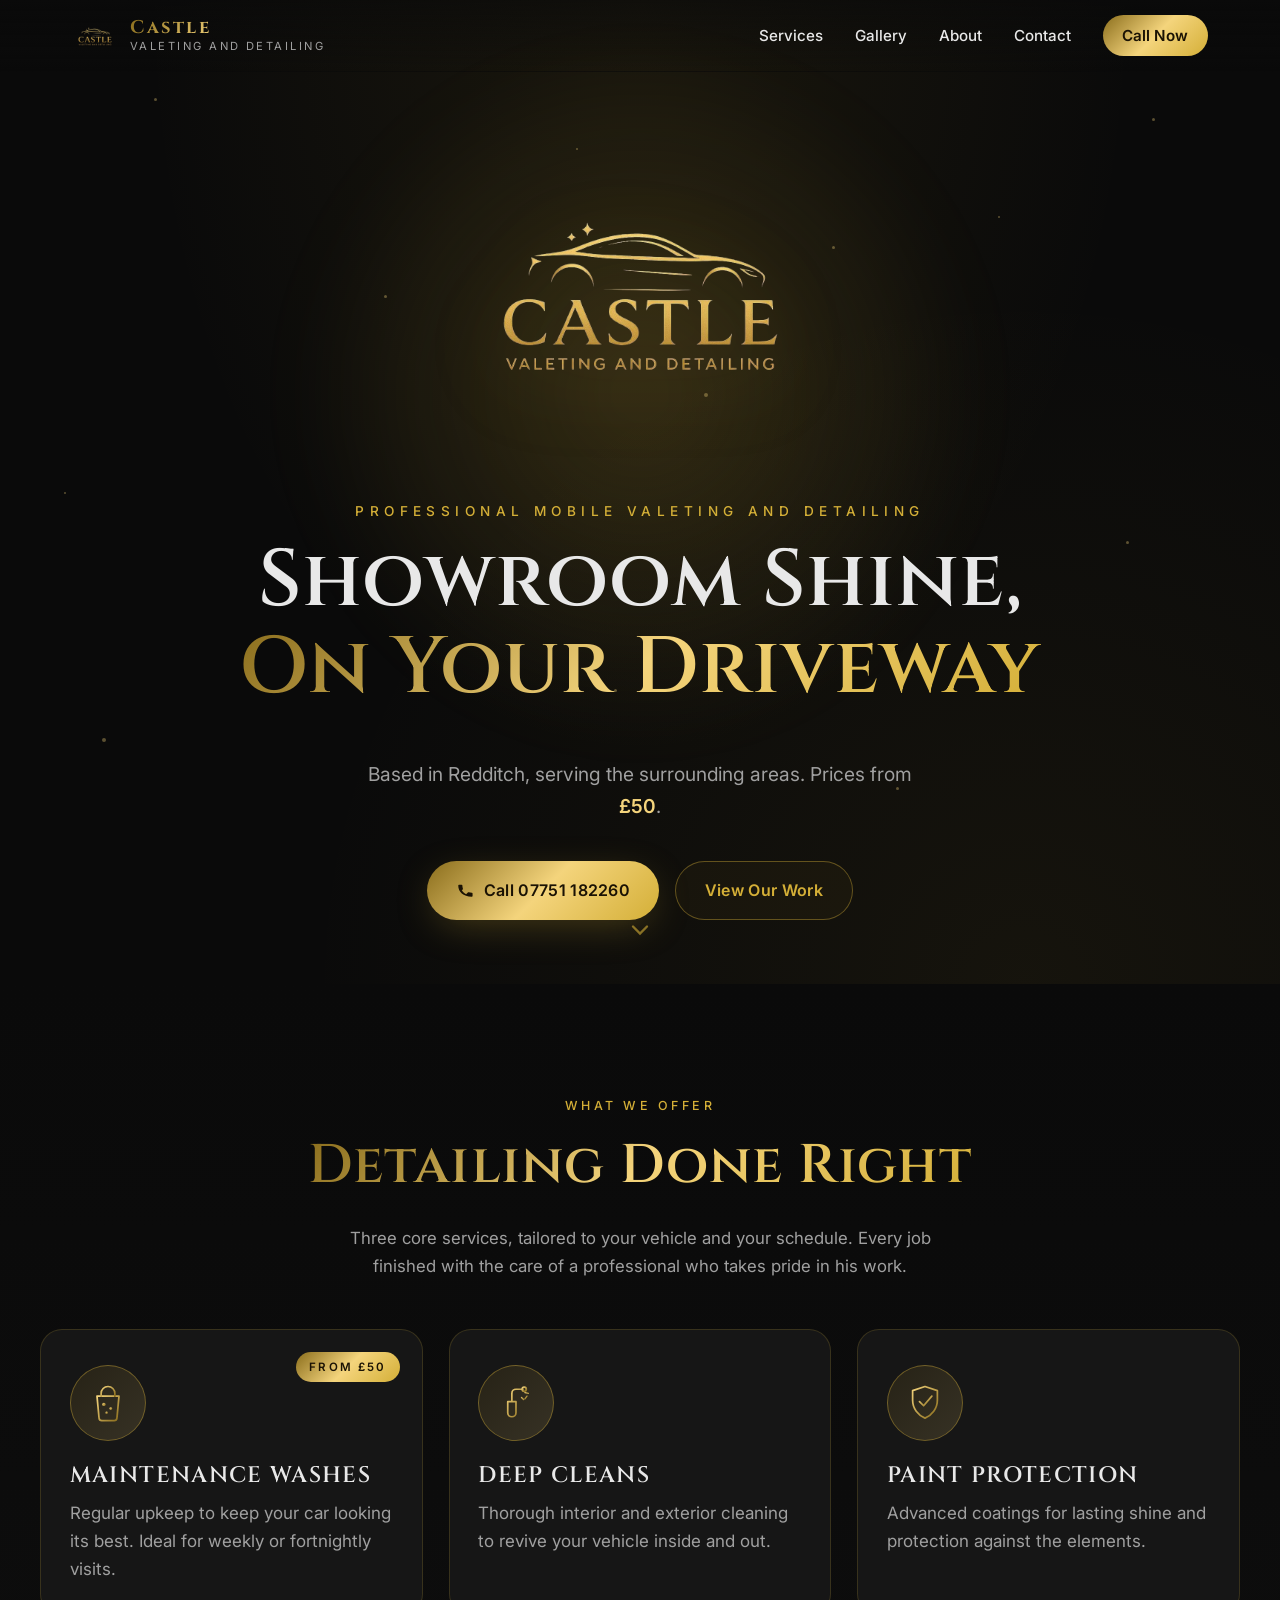
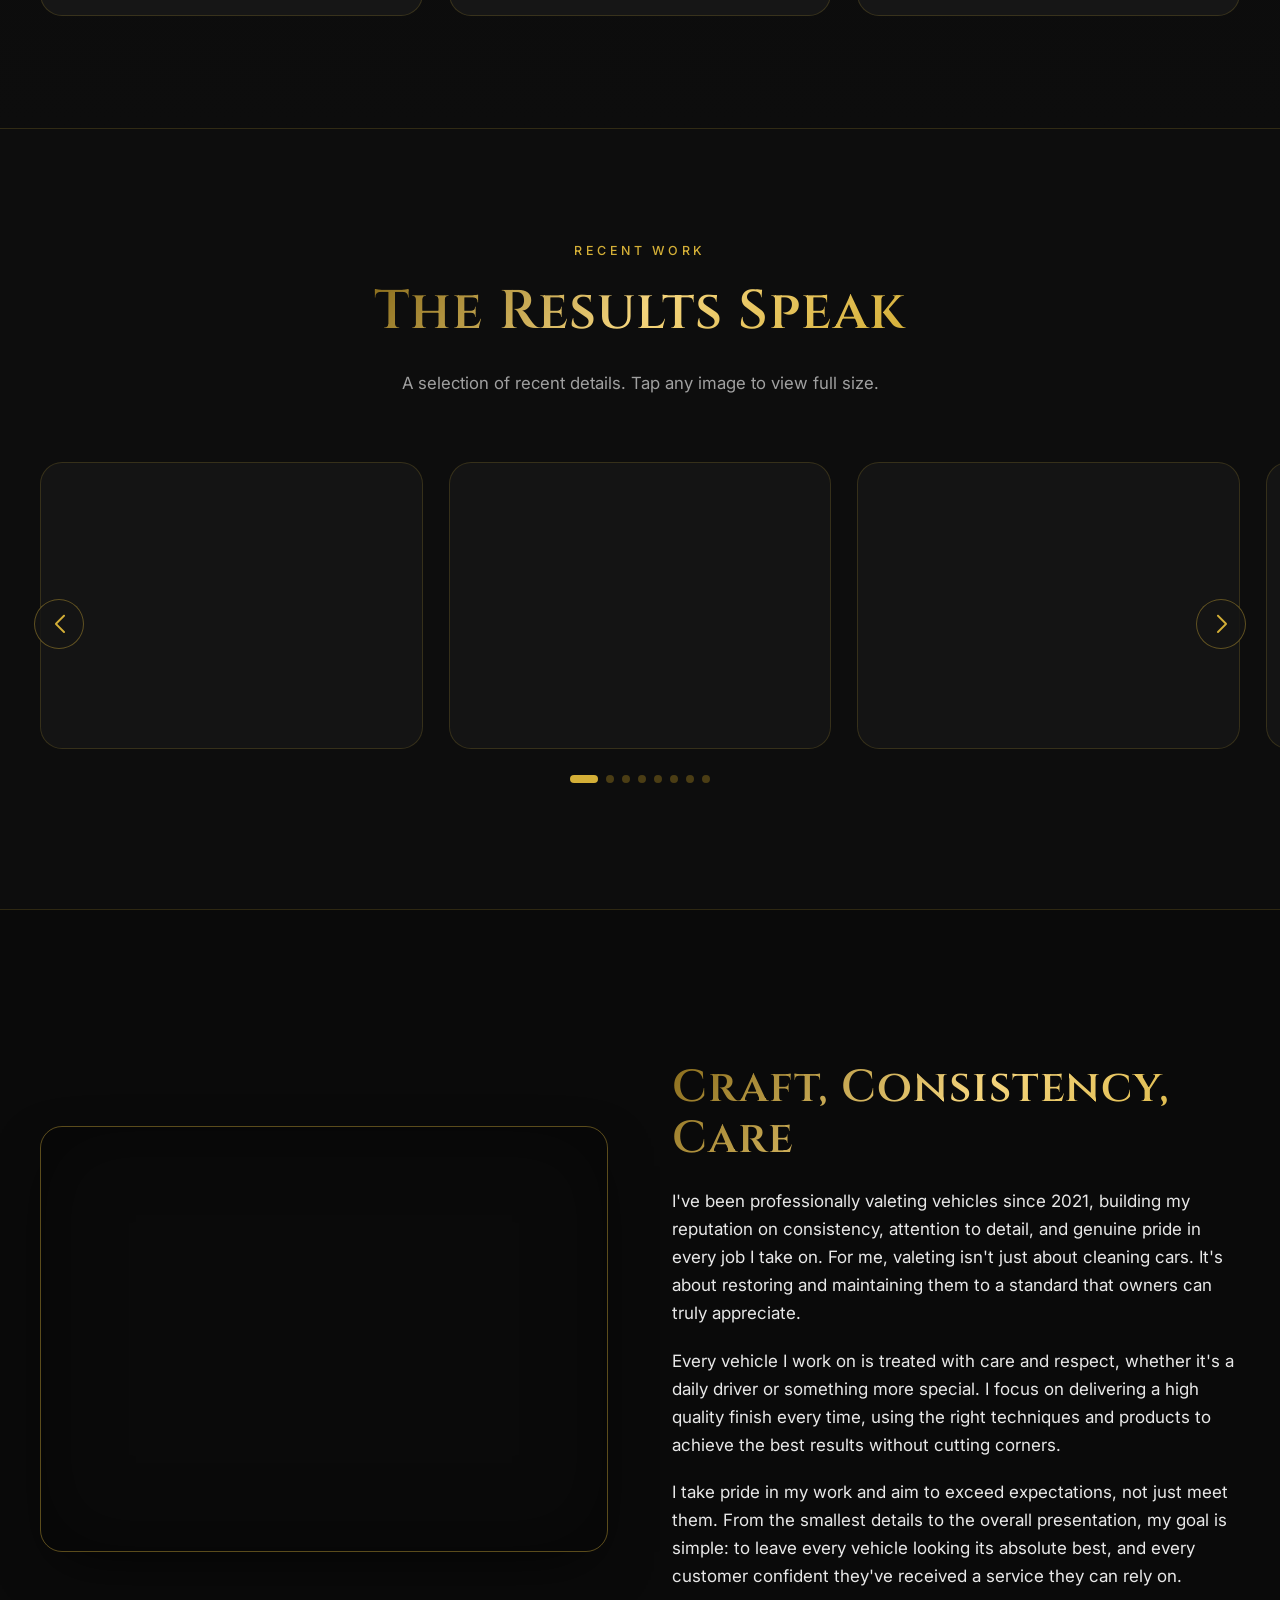
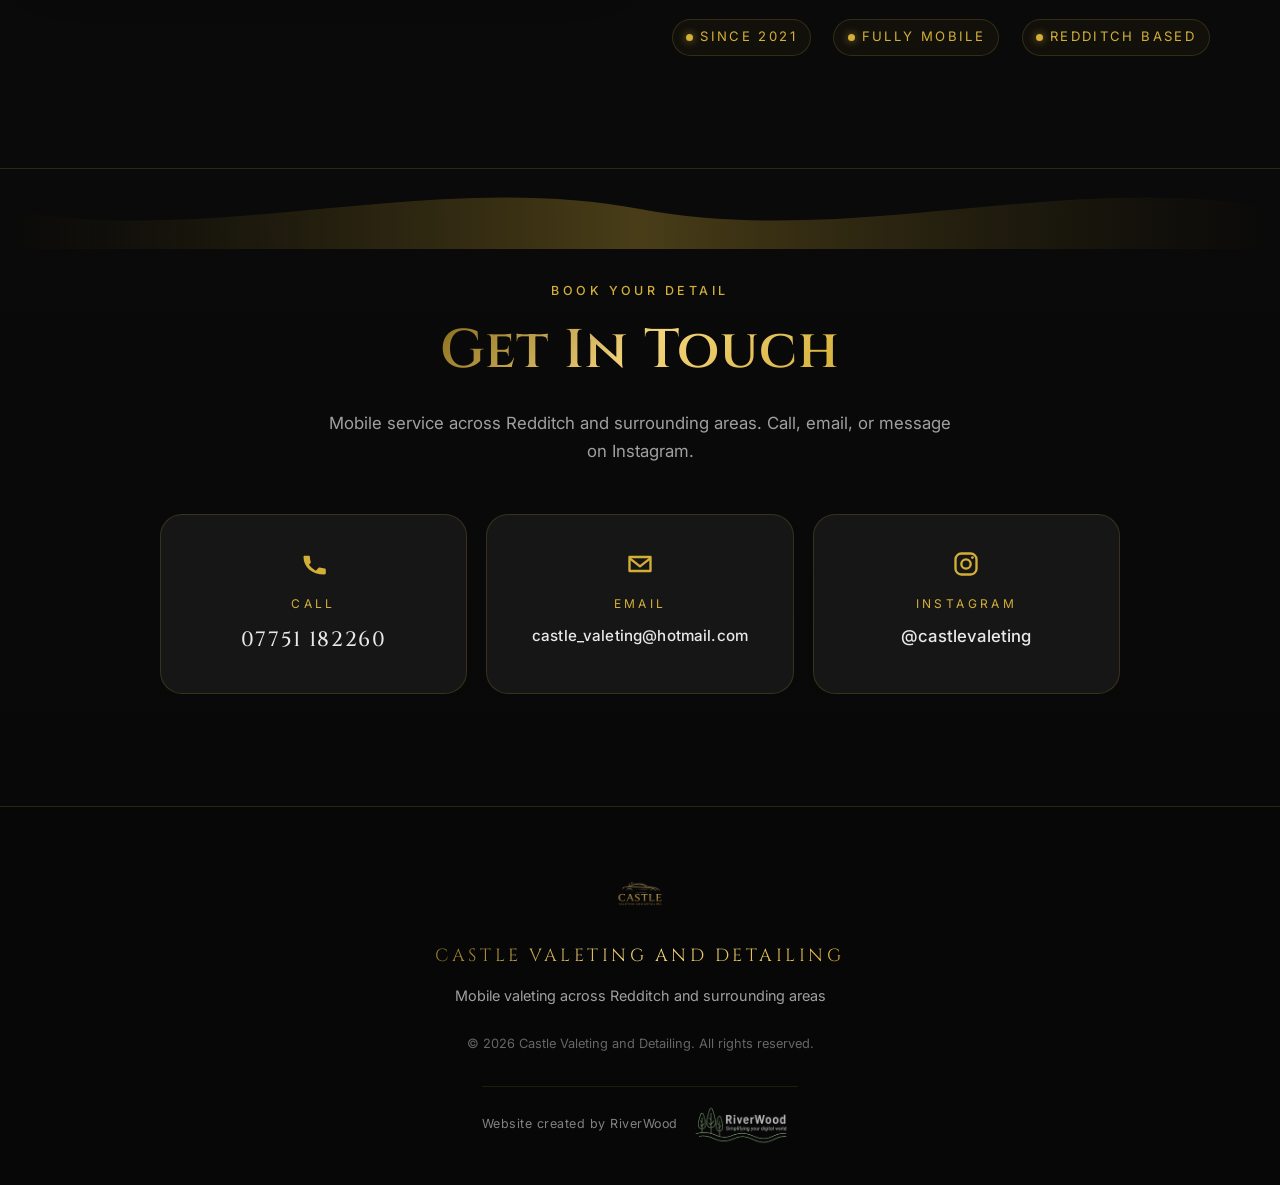
==== commit 9f64f0dc: "Footer credit: 'Website created by RiverWood' + larger logo" ====
--- a/index.html
+++ b/index.html
@@ -261,9 +261,9 @@
     <p class="footer-meta">Mobile valeting across Redditch and surrounding areas</p>
     <p class="footer-legal">&copy; <span id="year"></span> Castle Valeting and Detailing. All rights reserved.</p>
     <p class="footer-credit">
-      <span>Website by</span>
-      <a href="https://www.riverwoodai.com" target="_blank" rel="noopener" aria-label="RiverWood — www.riverwoodai.com">
-        <img src="assets/logo/RiverWoodLogo_BlackBG.png" alt="RiverWood" height="30" loading="lazy" decoding="async">
+      <span>Website created by RiverWood</span>
+      <a href="https://www.riverwoodai.com" target="_blank" rel="noopener" aria-label="RiverWood, www.riverwoodai.com">
+        <img src="assets/logo/RiverWoodLogo_BlackBG.png" alt="RiverWood" height="42" loading="lazy" decoding="async">
       </a>
     </p>
   </div>
--- a/assets/css/styles.css
+++ b/assets/css/styles.css
@@ -694,7 +694,7 @@
 }
 .footer-credit a:hover { opacity: 1; transform: translateY(-1px); }
 .footer-credit img {
-  height: 28px;
+  height: 42px;
   width: auto;
   display: block;
 }
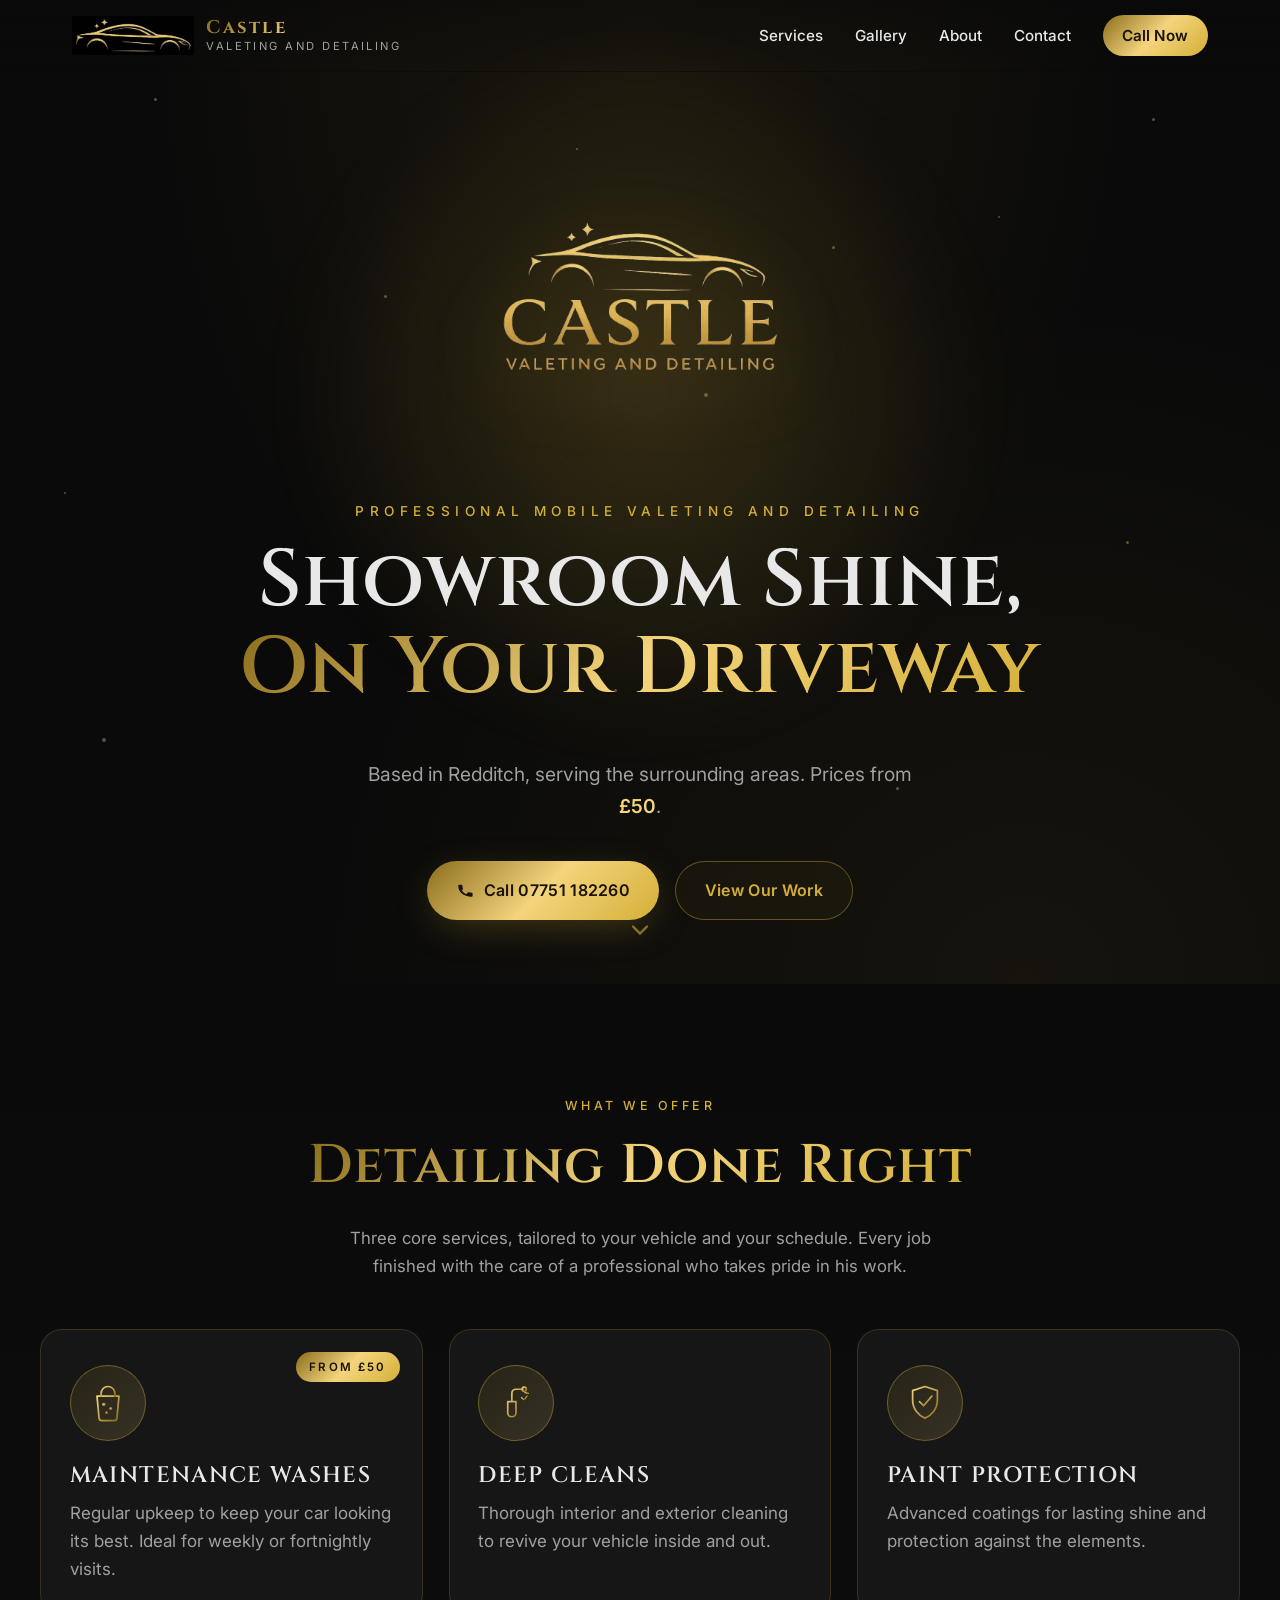
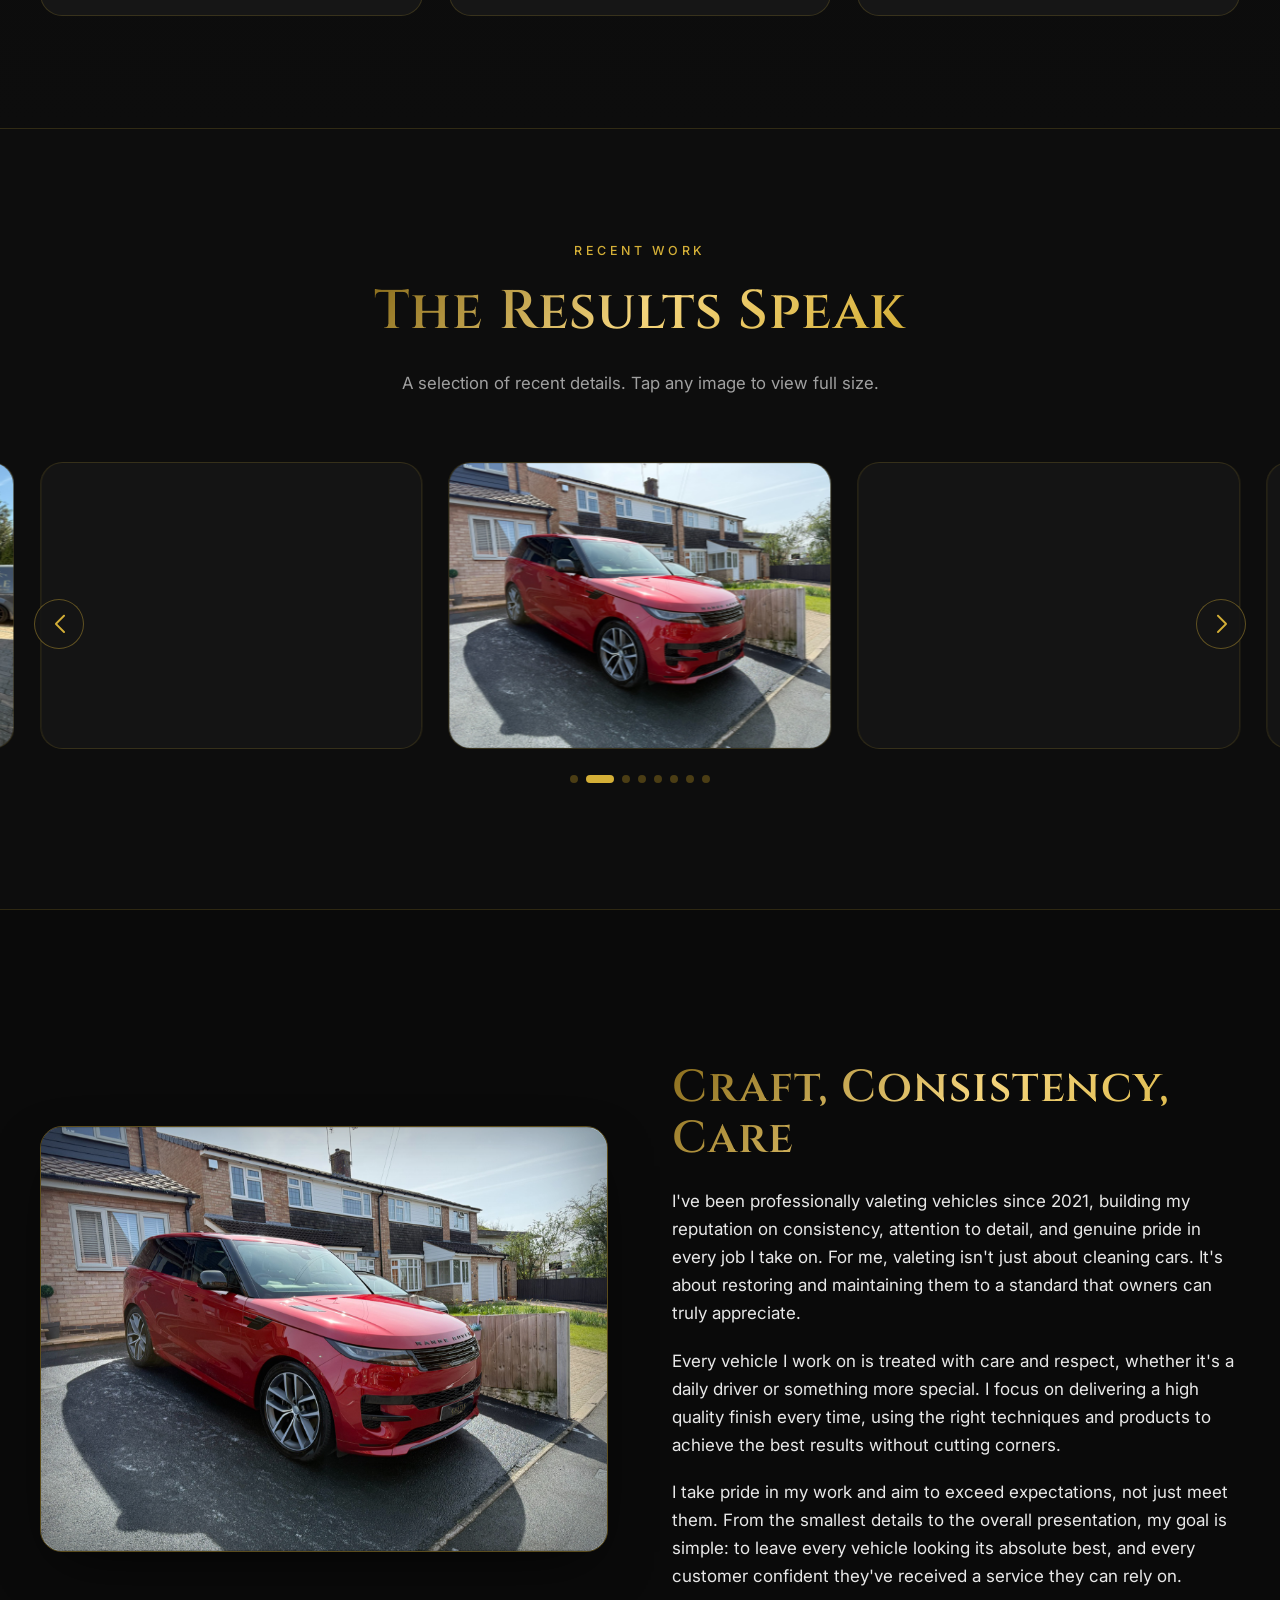
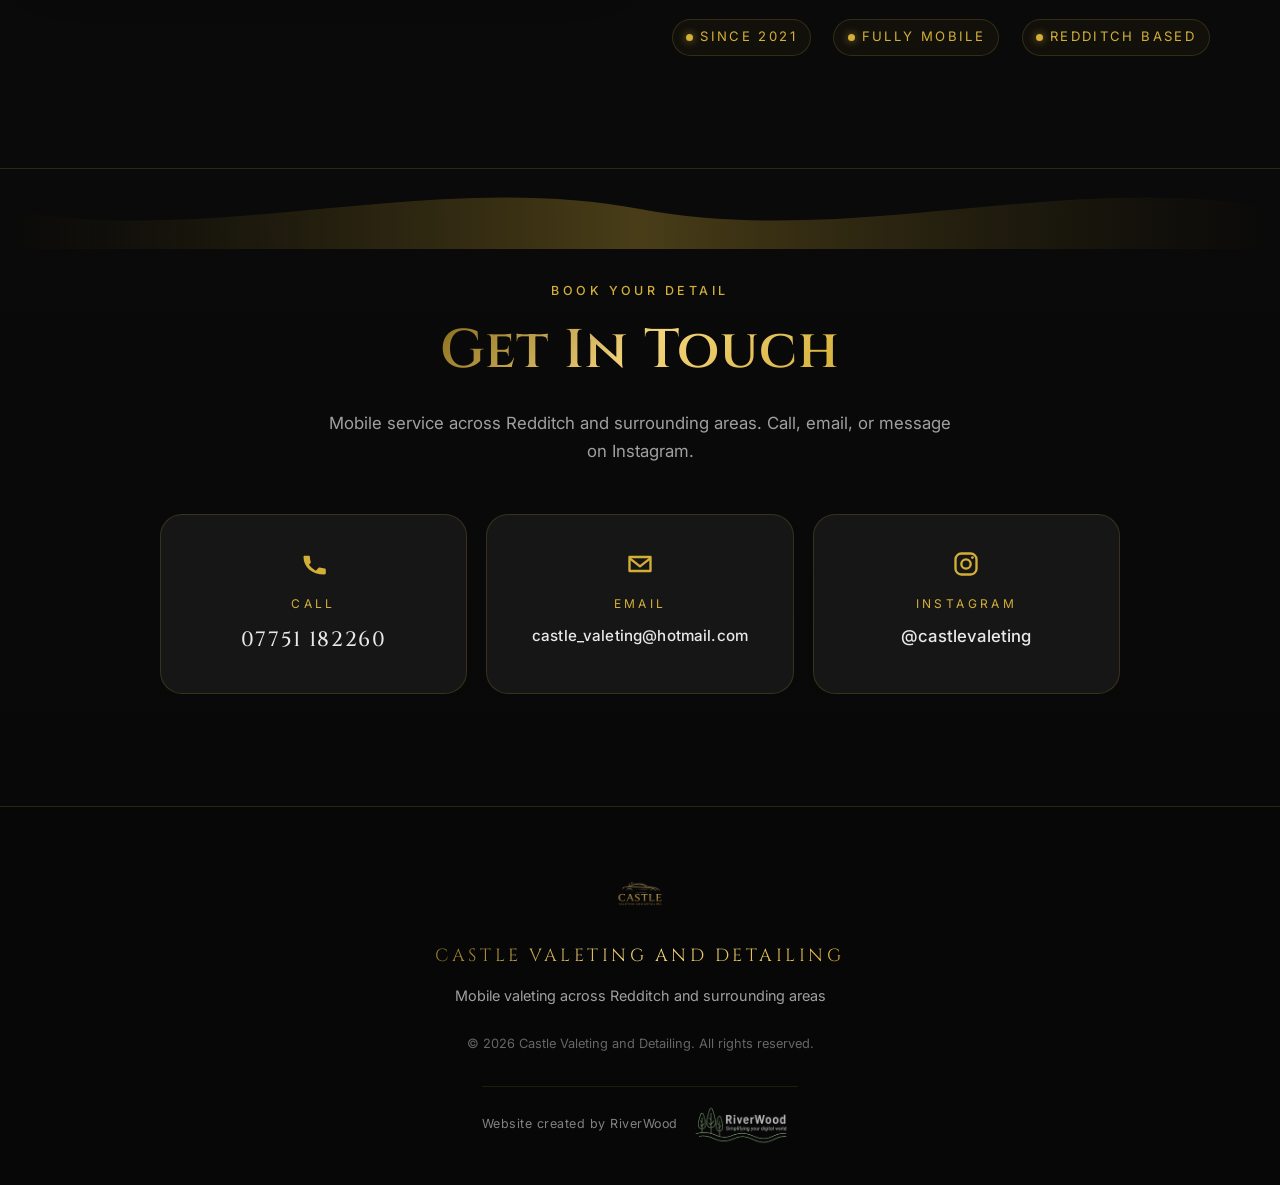
==== commit 2d46643a: "Header: swap logo for car-only CastleLogoCar.png Text 'Castle Valeting and Detailing' already sits n" ====
--- a/index.html
+++ b/index.html
@@ -58,7 +58,7 @@
 <header class="site-header" id="siteHeader">
   <div class="nav-inner">
     <a class="brand" href="#home" aria-label="Castle Valeting and Detailing home">
-      <img src="assets/logo/logo-transparent.png" alt="" width="56" height="56" decoding="async">
+      <img src="assets/logo/CastleLogoCar.png" alt="" width="122" height="40" decoding="async">
       <span class="brand-text">
         <span class="brand-title">Castle</span>
         <span class="brand-sub">Valeting and Detailing</span>
--- a/assets/css/styles.css
+++ b/assets/css/styles.css
@@ -150,7 +150,7 @@
   display: flex; align-items: center; gap: 0.75rem;
   color: var(--text);
 }
-.brand img { width: 46px; height: 46px; object-fit: contain; }
+.brand img { height: 40px; width: auto; object-fit: contain; }
 .brand-text { display: flex; flex-direction: column; line-height: 1; }
 .brand-title {
   font-family: 'Cinzel', serif; font-weight: 700;
@@ -771,12 +771,20 @@
 }
 
 @media (max-width: 560px) {
-  .brand-sub { display: none; }
+  .brand img { height: 32px; width: auto; }
+  .brand-title { font-size: 0.95rem; letter-spacing: 0.1em; }
+  .brand-sub   { font-size: 0.56rem; letter-spacing: 0.14em; margin-top: 2px; }
+  .nav-inner   { padding: 0 0.9rem; gap: 0.6rem; }
   .hero { padding-top: calc(var(--nav-h) + 1rem); }
   .hero-ctas .btn { width: 100%; justify-content: center; }
   .service-card { padding: 1.8rem 1.4rem; }
   .contact-card { padding: 1.8rem 1.2rem; }
   .contact-value { font-size: 1rem; }
+}
+@media (max-width: 360px) {
+  .brand-title { font-size: 0.85rem; }
+  .brand-sub   { font-size: 0.5rem; letter-spacing: 0.12em; }
+  .brand img   { height: 28px; width: auto; }
 }
 
 /* --- Reduced motion ---------------------------------------------------- */
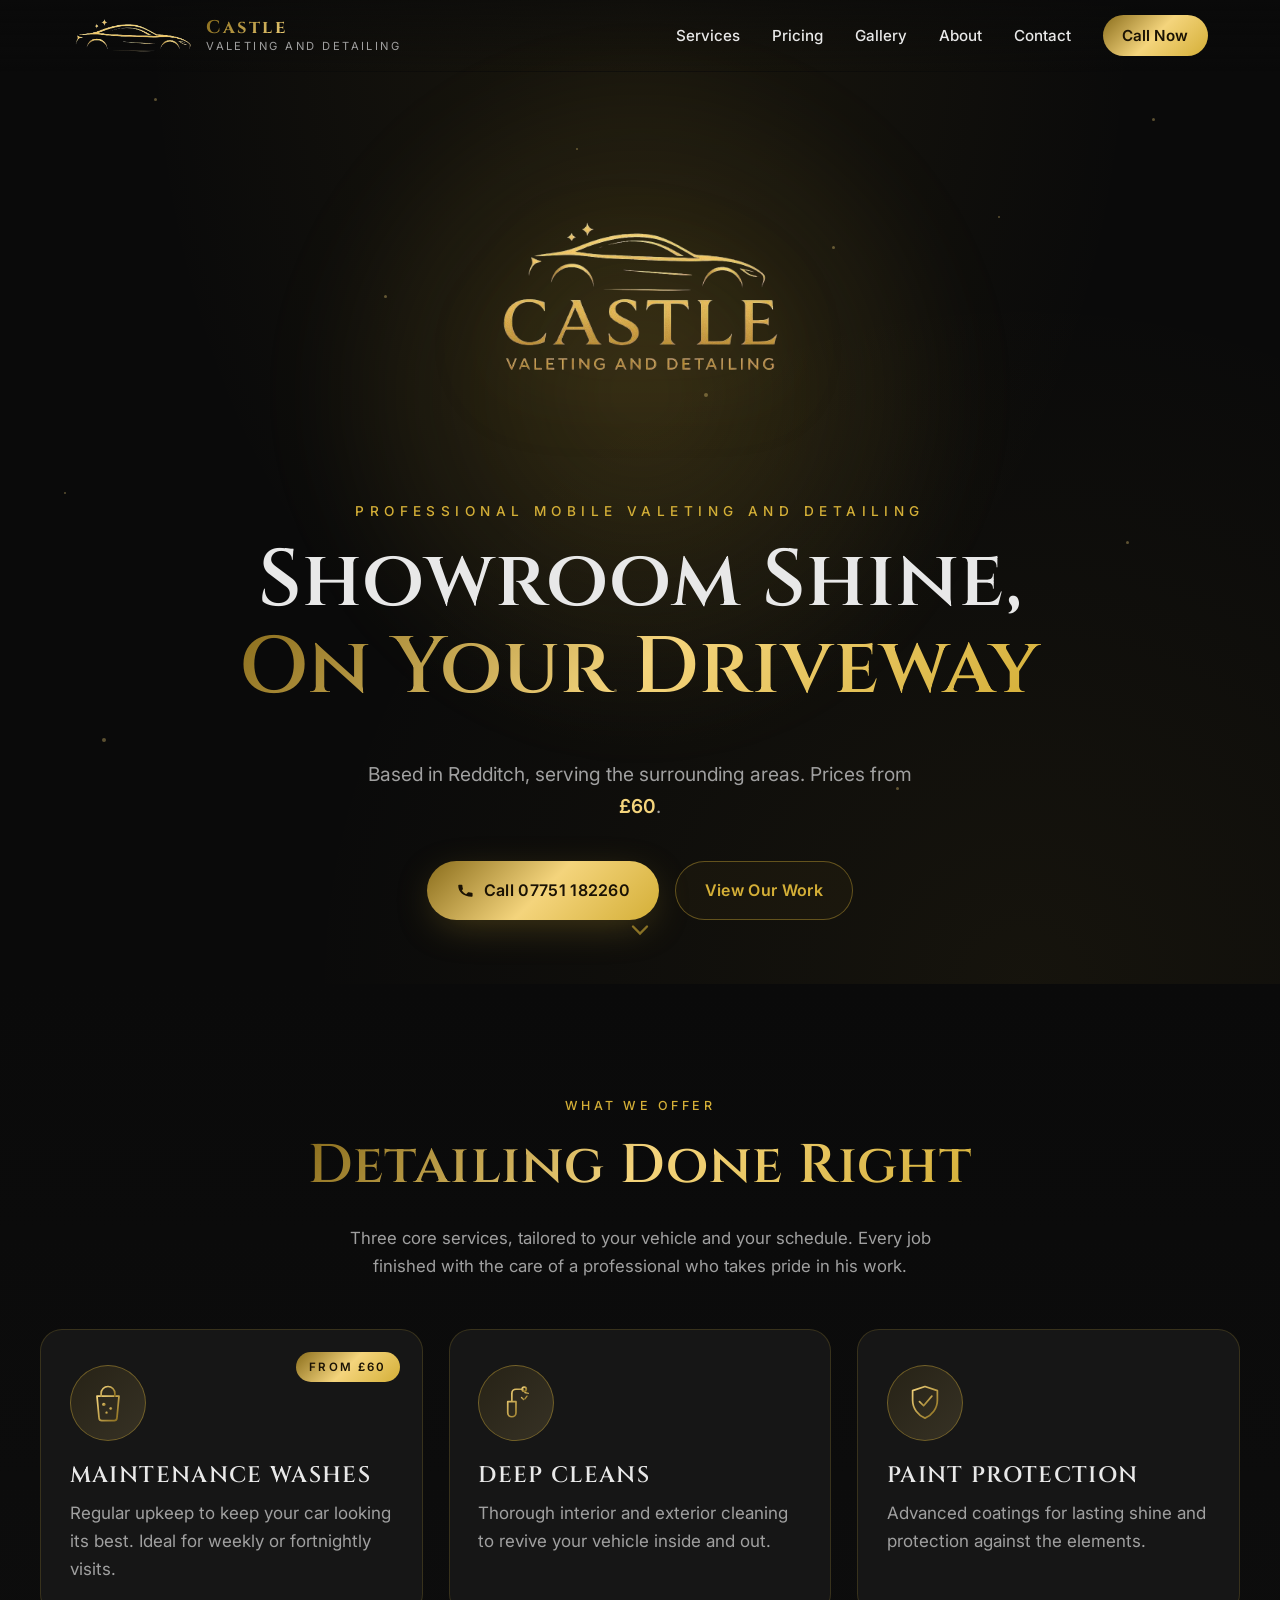
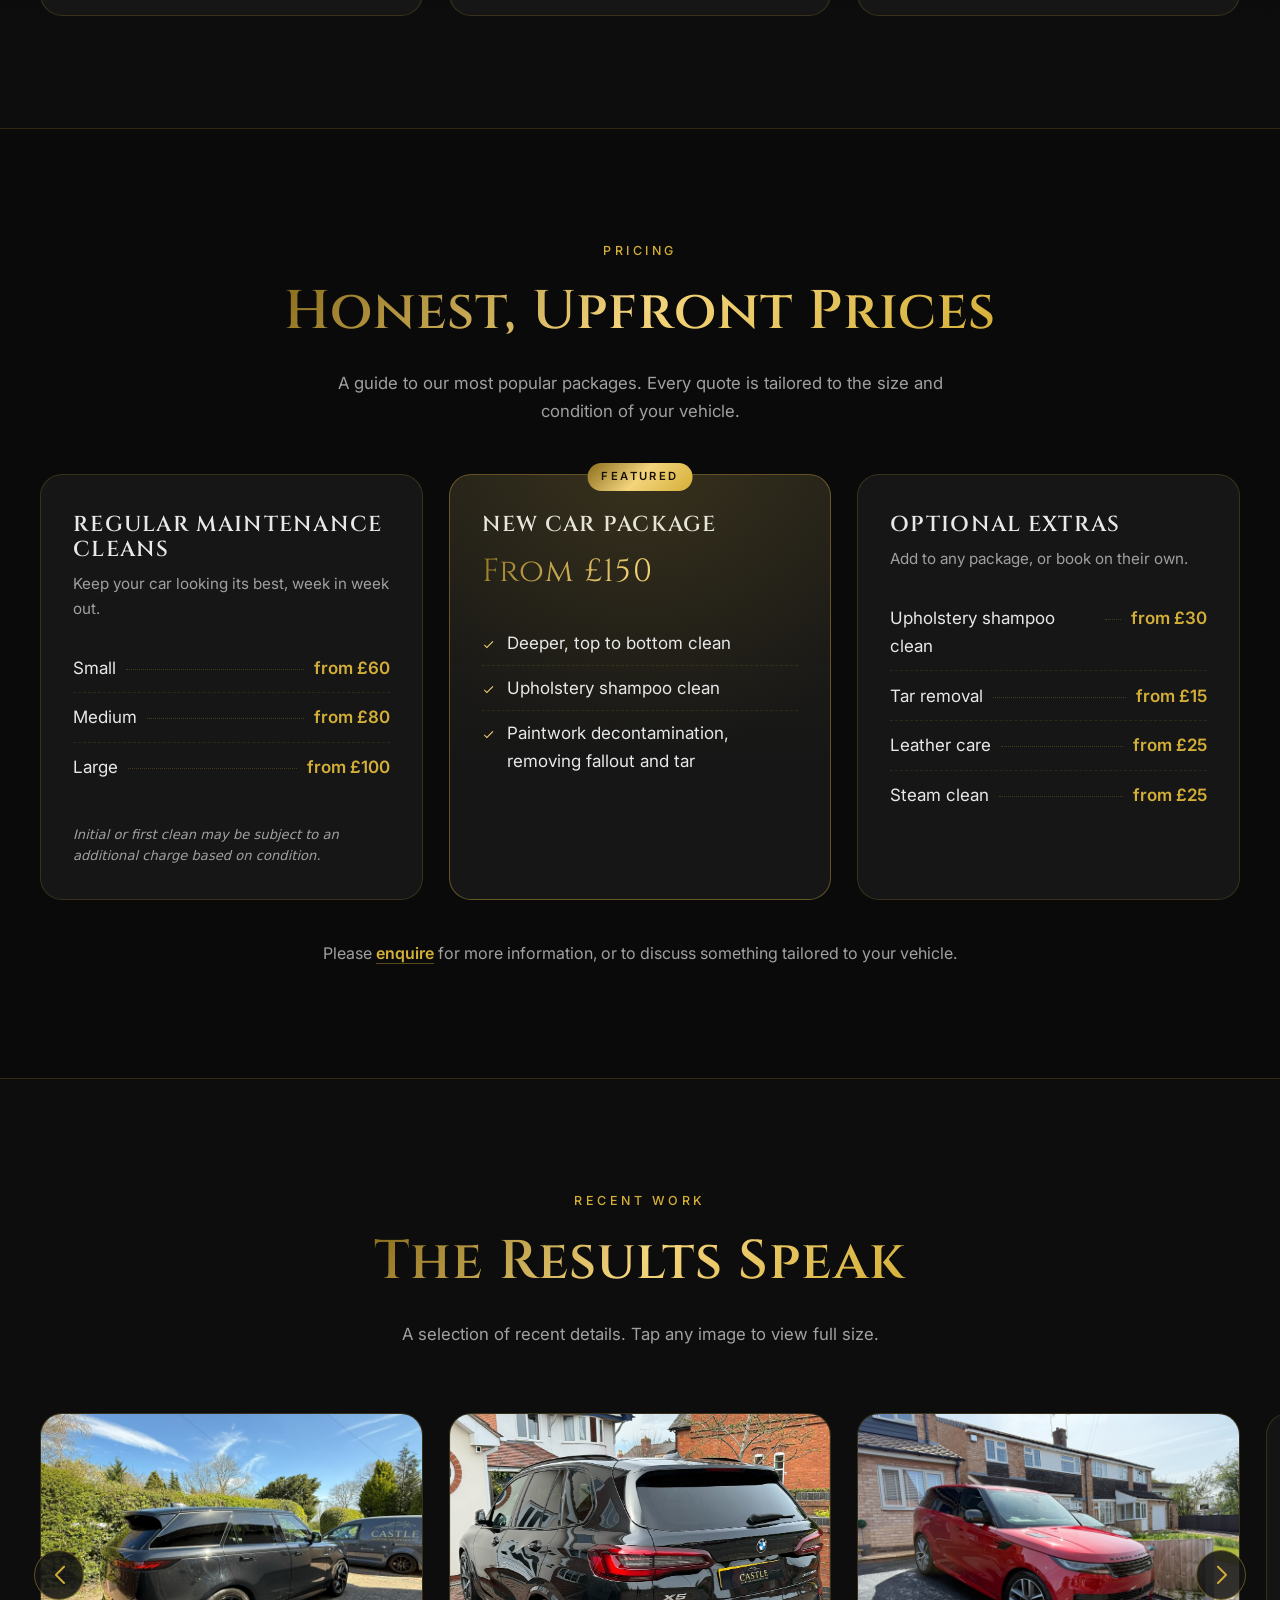
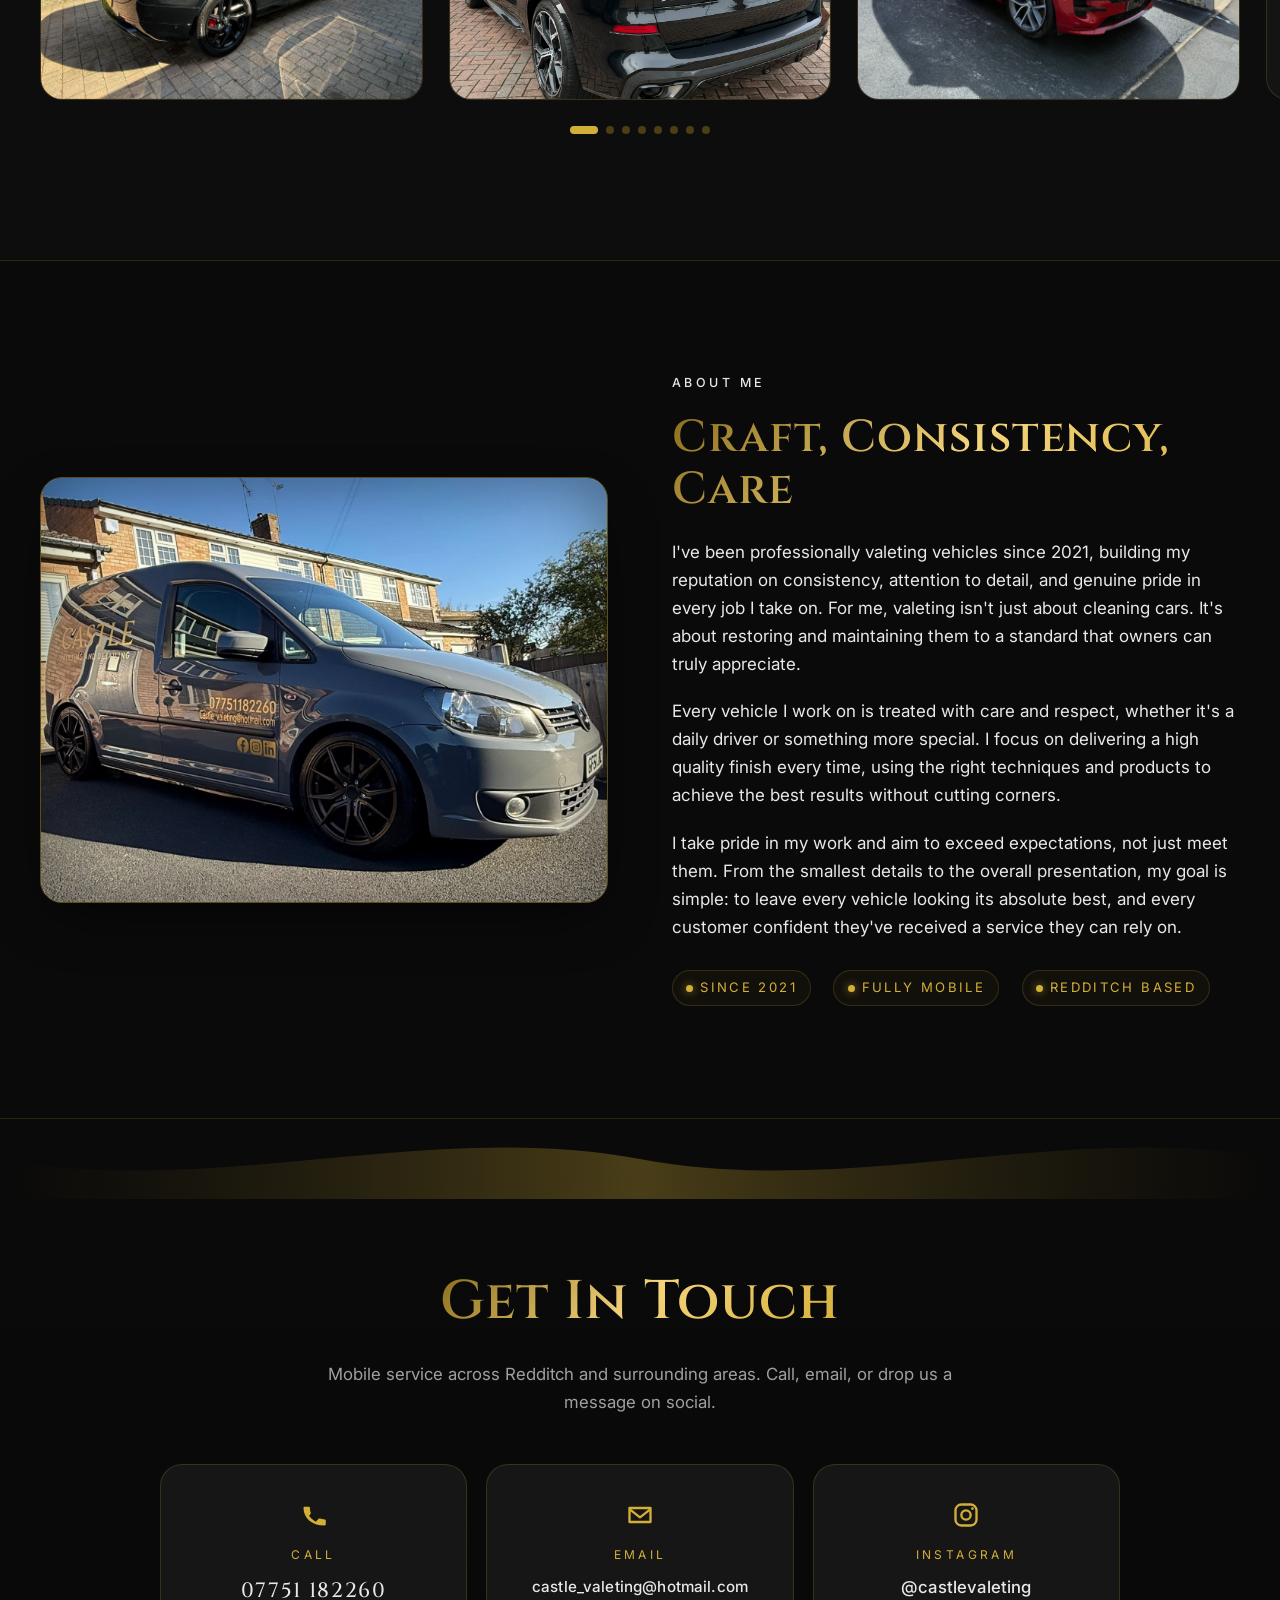
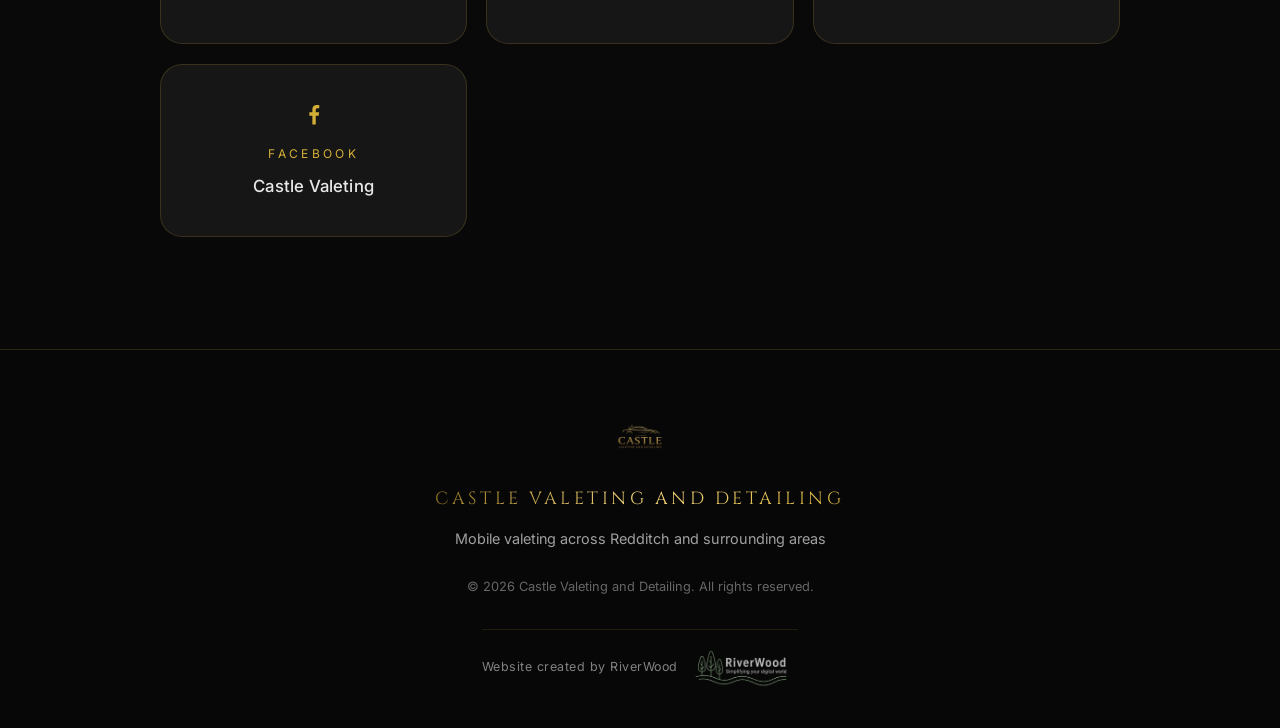
==== commit f8fabca0: "Pricing section, van photo, Facebook link, prices £50→£60 - New Pricing section between Services and" ====
--- a/index.html
+++ b/index.html
@@ -5,18 +5,18 @@
 <meta name="viewport" content="width=device-width, initial-scale=1, viewport-fit=cover">
 <meta name="theme-color" content="#0a0a0a">
 <title>Castle Valeting and Detailing | Mobile Car Detailing in Redditch</title>
-<meta name="description" content="Professional mobile car valeting and detailing in Redditch and surrounding areas. Maintenance washes, deep cleans, and paint protection from £50. Call 07751 182260.">
+<meta name="description" content="Professional mobile car valeting and detailing in Redditch and surrounding areas. Maintenance washes, deep cleans, and paint protection from £60. Call 07751 182260.">
 <meta name="keywords" content="car detailing Redditch, mobile valeting Redditch, car cleaning Redditch, paint protection, deep clean, Castle Valeting">
 <meta name="robots" content="index, follow">
 <link rel="canonical" href="https://castlevaletinganddetailing.co.uk/">
 
 <meta property="og:type" content="website">
 <meta property="og:title" content="Castle Valeting and Detailing | Mobile Car Detailing in Redditch">
-<meta property="og:description" content="Professional mobile car valeting and detailing in Redditch. Prices from £50.">
+<meta property="og:description" content="Professional mobile car valeting and detailing in Redditch. Prices from £60.">
 <meta property="og:image" content="assets/logo/logo-black-bg.jpg">
 <meta name="twitter:card" content="summary_large_image">
 <meta name="twitter:title" content="Castle Valeting and Detailing">
-<meta name="twitter:description" content="Professional mobile car valeting and detailing in Redditch. Prices from £50.">
+<meta name="twitter:description" content="Professional mobile car valeting and detailing in Redditch. Prices from £60.">
 <meta name="twitter:image" content="assets/logo/logo-black-bg.jpg">
 
 <link rel="icon" type="image/png" href="assets/logo/logo-transparent.png">
@@ -47,7 +47,10 @@
   "telephone": "+447751182260",
   "email": "castle_valeting@hotmail.com",
   "priceRange": "££",
-  "sameAs": ["https://instagram.com/castlevaleting"]
+  "sameAs": [
+    "https://instagram.com/castlevaleting",
+    "https://www.facebook.com/share/18AnG7vYdh/?mibextid=wwXIfr"
+  ]
 }
 </script>
 </head>
@@ -67,6 +70,7 @@
 
     <nav class="nav-links" aria-label="Primary">
       <a href="#services">Services</a>
+      <a href="#pricing">Pricing</a>
       <a href="#gallery">Gallery</a>
       <a href="#about">About</a>
       <a href="#contact">Contact</a>
@@ -81,6 +85,7 @@
 
 <nav class="mobile-menu" id="mobileMenu" aria-label="Mobile" hidden>
   <a href="#services">Services</a>
+  <a href="#pricing">Pricing</a>
   <a href="#gallery">Gallery</a>
   <a href="#about">About</a>
   <a href="#contact">Contact</a>
@@ -101,7 +106,7 @@
       <img class="hero-logo" src="assets/logo/logo-transparent.png" alt="Castle Valeting and Detailing" width="420" height="420" fetchpriority="high">
       <p class="hero-eyebrow" data-reveal>Professional Mobile Valeting and Detailing</p>
       <h1 class="hero-title" data-reveal>Showroom Shine, <span class="gold-text">On Your Driveway</span></h1>
-      <p class="hero-sub" data-reveal>Based in Redditch, serving the surrounding areas. Prices from <strong>£50</strong>.</p>
+      <p class="hero-sub" data-reveal>Based in Redditch, serving the surrounding areas. Prices from <strong>£60</strong>.</p>
       <div class="hero-ctas" data-reveal>
         <a class="btn btn-primary" href="tel:07751182260">
           <svg viewBox="0 0 24 24" width="18" height="18" aria-hidden="true"><path fill="currentColor" d="M6.6 10.8c1.5 3 4 5.4 6.9 6.9l2.3-2.3c.3-.3.8-.4 1.2-.3 1.3.4 2.7.7 4.1.7.6 0 1 .4 1 1V20c0 .6-.4 1-1 1C9.7 21 3 14.3 3 6c0-.6.4-1 1-1h3.5c.6 0 1 .4 1 1 0 1.5.2 2.8.7 4.1.1.4 0 .8-.3 1.2l-2.3 2.5z"/></svg>
@@ -137,7 +142,7 @@
           </div>
           <h3>Maintenance Washes</h3>
           <p>Regular upkeep to keep your car looking its best. Ideal for weekly or fortnightly visits.</p>
-          <span class="price-ribbon">From £50</span>
+          <span class="price-ribbon">From £60</span>
         </article>
 
         <article class="service-card" data-reveal>
@@ -169,6 +174,61 @@
     </div>
   </section>
 
+  <section class="section pricing" id="pricing">
+    <div class="section-inner">
+      <p class="eyebrow" data-reveal>Pricing</p>
+      <h2 class="section-title" data-reveal><span class="gold-text">Honest, Upfront Prices</span></h2>
+      <p class="section-lede" data-reveal>A guide to our most popular packages. Every quote is tailored to the size and condition of your vehicle.</p>
+
+      <div class="price-grid">
+
+        <article class="price-card" data-reveal>
+          <header class="price-card-head">
+            <h3>Regular Maintenance Cleans</h3>
+            <p>Keep your car looking its best, week in week out.</p>
+          </header>
+          <ul class="price-list">
+            <li><span class="price-name">Small</span><span class="price-dots" aria-hidden="true"></span><span class="price-amount">from £60</span></li>
+            <li><span class="price-name">Medium</span><span class="price-dots" aria-hidden="true"></span><span class="price-amount">from £80</span></li>
+            <li><span class="price-name">Large</span><span class="price-dots" aria-hidden="true"></span><span class="price-amount">from £100</span></li>
+          </ul>
+          <p class="price-note">Initial or first clean may be subject to an additional charge based on condition.</p>
+        </article>
+
+        <article class="price-card price-card-feature" data-reveal>
+          <span class="price-badge">Featured</span>
+          <header class="price-card-head">
+            <h3>New Car Package</h3>
+            <p class="price-headline">From £150</p>
+          </header>
+          <ul class="price-features">
+            <li>Deeper, top to bottom clean</li>
+            <li>Upholstery shampoo clean</li>
+            <li>Paintwork decontamination, removing fallout and tar</li>
+          </ul>
+        </article>
+
+        <article class="price-card" data-reveal>
+          <header class="price-card-head">
+            <h3>Optional Extras</h3>
+            <p>Add to any package, or book on their own.</p>
+          </header>
+          <ul class="price-list">
+            <li><span class="price-name">Upholstery shampoo clean</span><span class="price-dots" aria-hidden="true"></span><span class="price-amount">from £30</span></li>
+            <li><span class="price-name">Tar removal</span><span class="price-dots" aria-hidden="true"></span><span class="price-amount">from £15</span></li>
+            <li><span class="price-name">Leather care</span><span class="price-dots" aria-hidden="true"></span><span class="price-amount">from £25</span></li>
+            <li><span class="price-name">Steam clean</span><span class="price-dots" aria-hidden="true"></span><span class="price-amount">from £25</span></li>
+          </ul>
+        </article>
+
+      </div>
+
+      <p class="price-enquire" data-reveal>
+        Please <a href="#contact">enquire</a> for more information, or to discuss something tailored to your vehicle.
+      </p>
+    </div>
+  </section>
+
   <section class="section gallery" id="gallery">
     <div class="section-inner">
       <p class="eyebrow" data-reveal>Recent Work</p>
@@ -197,7 +257,7 @@
     <div class="section-inner about-grid">
       <div class="about-media" data-reveal>
         <div class="frame">
-          <img src="assets/gallery/range-rover.jpg" alt="Red Range Rover Sport detailed by Castle Valeting and Detailing" loading="lazy" decoding="async" width="1200" height="900">
+          <img src="assets/gallery/castle-van.jpg" alt="Castle Valeting and Detailing branded VW Caddy van" loading="lazy" decoding="async" width="1476" height="1030">
         </div>
       </div>
       <div class="about-copy">
@@ -228,7 +288,7 @@
     <div class="section-inner">
       <p class="eyebrow" data-reveal>Book Your Detail</p>
       <h2 class="section-title" data-reveal><span class="gold-text">Get In Touch</span></h2>
-      <p class="section-lede" data-reveal>Mobile service across Redditch and surrounding areas. Call, email, or message on Instagram.</p>
+      <p class="section-lede" data-reveal>Mobile service across Redditch and surrounding areas. Call, email, or drop us a message on social.</p>
 
       <div class="contact-grid">
         <a class="contact-card" href="tel:07751182260" data-reveal>
@@ -247,6 +307,12 @@
           <svg viewBox="0 0 24 24" width="28" height="28" aria-hidden="true"><rect x="3" y="3" width="18" height="18" rx="5" fill="none" stroke="currentColor" stroke-width="2"/><circle cx="12" cy="12" r="4" fill="none" stroke="currentColor" stroke-width="2"/><circle cx="17.5" cy="6.5" r="1.2" fill="currentColor"/></svg>
           <span class="contact-label">Instagram</span>
           <span class="contact-value">@castlevaleting</span>
+        </a>
+
+        <a class="contact-card" href="https://www.facebook.com/share/18AnG7vYdh/?mibextid=wwXIfr" target="_blank" rel="noopener" data-reveal>
+          <svg viewBox="0 0 24 24" width="28" height="28" aria-hidden="true"><path fill="currentColor" d="M13.5 21v-7.5h2.5l.4-3h-2.9V8.6c0-.9.3-1.5 1.5-1.5h1.5V4.4c-.3 0-1.2-.1-2.2-.1-2.2 0-3.7 1.3-3.7 3.8v2.4H8v3h2.6V21h2.9z"/></svg>
+          <span class="contact-label">Facebook</span>
+          <span class="contact-value">Castle Valeting</span>
         </a>
       </div>
     </div>
--- a/assets/css/styles.css
+++ b/assets/css/styles.css
@@ -451,6 +451,152 @@
   border-radius: 999px;
 }
 
+/* --- Pricing ----------------------------------------------------------- */
+.pricing { background: var(--bg); }
+
+.price-grid {
+  display: grid;
+  grid-template-columns: repeat(auto-fit, minmax(280px, 1fr));
+  gap: 1.6rem;
+  margin: 1rem 0 2.5rem;
+  text-align: left;
+}
+
+.price-card {
+  position: relative;
+  background: var(--bg-card);
+  border: 1px solid var(--border);
+  border-radius: var(--radius-lg);
+  padding: 2.4rem 2rem 2rem;
+  transition: transform .35s var(--ease), border-color .35s var(--ease), box-shadow .35s var(--ease);
+  display: flex;
+  flex-direction: column;
+}
+.price-card:hover {
+  transform: translateY(-4px);
+  border-color: var(--border-strong);
+  box-shadow: var(--shadow-card), 0 0 0 1px rgba(212,175,55,0.15);
+}
+
+.price-card-feature {
+  background:
+    linear-gradient(180deg, rgba(212,175,55,0.06), transparent 70%),
+    var(--bg-card);
+  border-color: var(--border-strong);
+}
+.price-card-feature::before {
+  content: ''; position: absolute; inset: 0;
+  background: radial-gradient(circle at 50% 0%, rgba(212,175,55,0.12), transparent 60%);
+  pointer-events: none;
+  border-radius: inherit;
+}
+
+.price-badge {
+  position: absolute;
+  top: -12px; left: 50%;
+  transform: translateX(-50%);
+  padding: 0.3rem 0.85rem;
+  font-size: 0.7rem; font-weight: 600;
+  letter-spacing: 0.22em;
+  text-transform: uppercase;
+  background: var(--gold-grad);
+  color: #1a1204;
+  border-radius: 999px;
+  white-space: nowrap;
+}
+
+.price-card-head {
+  margin-bottom: 1.4rem;
+}
+.price-card-head h3 {
+  font-size: 1.35rem;
+  letter-spacing: 0.06em;
+  text-transform: uppercase;
+  color: var(--text);
+  margin-bottom: 0.5rem;
+}
+.price-card-head p {
+  color: var(--text-muted);
+  margin: 0;
+  font-size: 0.95rem;
+}
+.price-headline {
+  font-family: 'Cinzel', serif;
+  font-size: 2rem !important;
+  background: var(--gold-grad);
+  -webkit-background-clip: text; background-clip: text;
+  color: transparent !important;
+  letter-spacing: 0.04em;
+  margin-top: 0.4rem !important;
+}
+
+.price-list {
+  list-style: none; padding: 0; margin: 0 0 1rem;
+}
+.price-list li {
+  display: flex; align-items: baseline;
+  padding: 0.65rem 0;
+  border-bottom: 1px dashed rgba(212,175,55,0.12);
+  gap: 0.6rem;
+}
+.price-list li:last-child { border-bottom: 0; }
+.price-name { color: var(--text); flex: 0 1 auto; }
+.price-dots {
+  flex: 1 1 auto;
+  border-bottom: 1px dotted rgba(212,175,55,0.25);
+  transform: translateY(-4px);
+  min-width: 1rem;
+}
+.price-amount {
+  color: var(--gold);
+  font-weight: 600;
+  white-space: nowrap;
+}
+
+.price-features {
+  list-style: none; padding: 0; margin: 0;
+}
+.price-features li {
+  position: relative;
+  padding: 0.5rem 0 0.5rem 1.6rem;
+  color: var(--text);
+  border-bottom: 1px dashed rgba(212,175,55,0.12);
+}
+.price-features li:last-child { border-bottom: 0; }
+.price-features li::before {
+  content: '';
+  position: absolute;
+  left: 0; top: 1.05rem;
+  width: 0.85rem; height: 0.85rem;
+  background: var(--gold-grad);
+  -webkit-mask: url("data:image/svg+xml;utf8,<svg xmlns='http://www.w3.org/2000/svg' viewBox='0 0 24 24'><path fill='black' d='M9 16.2 4.8 12l-1.4 1.4L9 19 21 7l-1.4-1.4z'/></svg>") center/contain no-repeat;
+          mask: url("data:image/svg+xml;utf8,<svg xmlns='http://www.w3.org/2000/svg' viewBox='0 0 24 24'><path fill='black' d='M9 16.2 4.8 12l-1.4 1.4L9 19 21 7l-1.4-1.4z'/></svg>") center/contain no-repeat;
+}
+
+.price-note {
+  font-size: 0.82rem;
+  color: var(--text-muted);
+  margin: 1rem 0 0;
+  font-style: italic;
+}
+
+.price-enquire {
+  text-align: center;
+  color: var(--text-muted);
+  font-size: 1rem;
+  margin: 0;
+}
+.price-enquire a {
+  color: var(--gold);
+  font-weight: 600;
+  border-bottom: 1px solid var(--border-strong);
+  transition: color .25s var(--ease), border-color .25s var(--ease);
+}
+.price-enquire a:hover {
+  color: var(--gold-light);
+  border-bottom-color: var(--gold-light);
+}
+
 /* --- Gallery (Swiper) -------------------------------------------------- */
 .gallery { background: #0d0d0d; overflow: hidden; }
 .gallery .section-inner { margin-bottom: 2rem; }
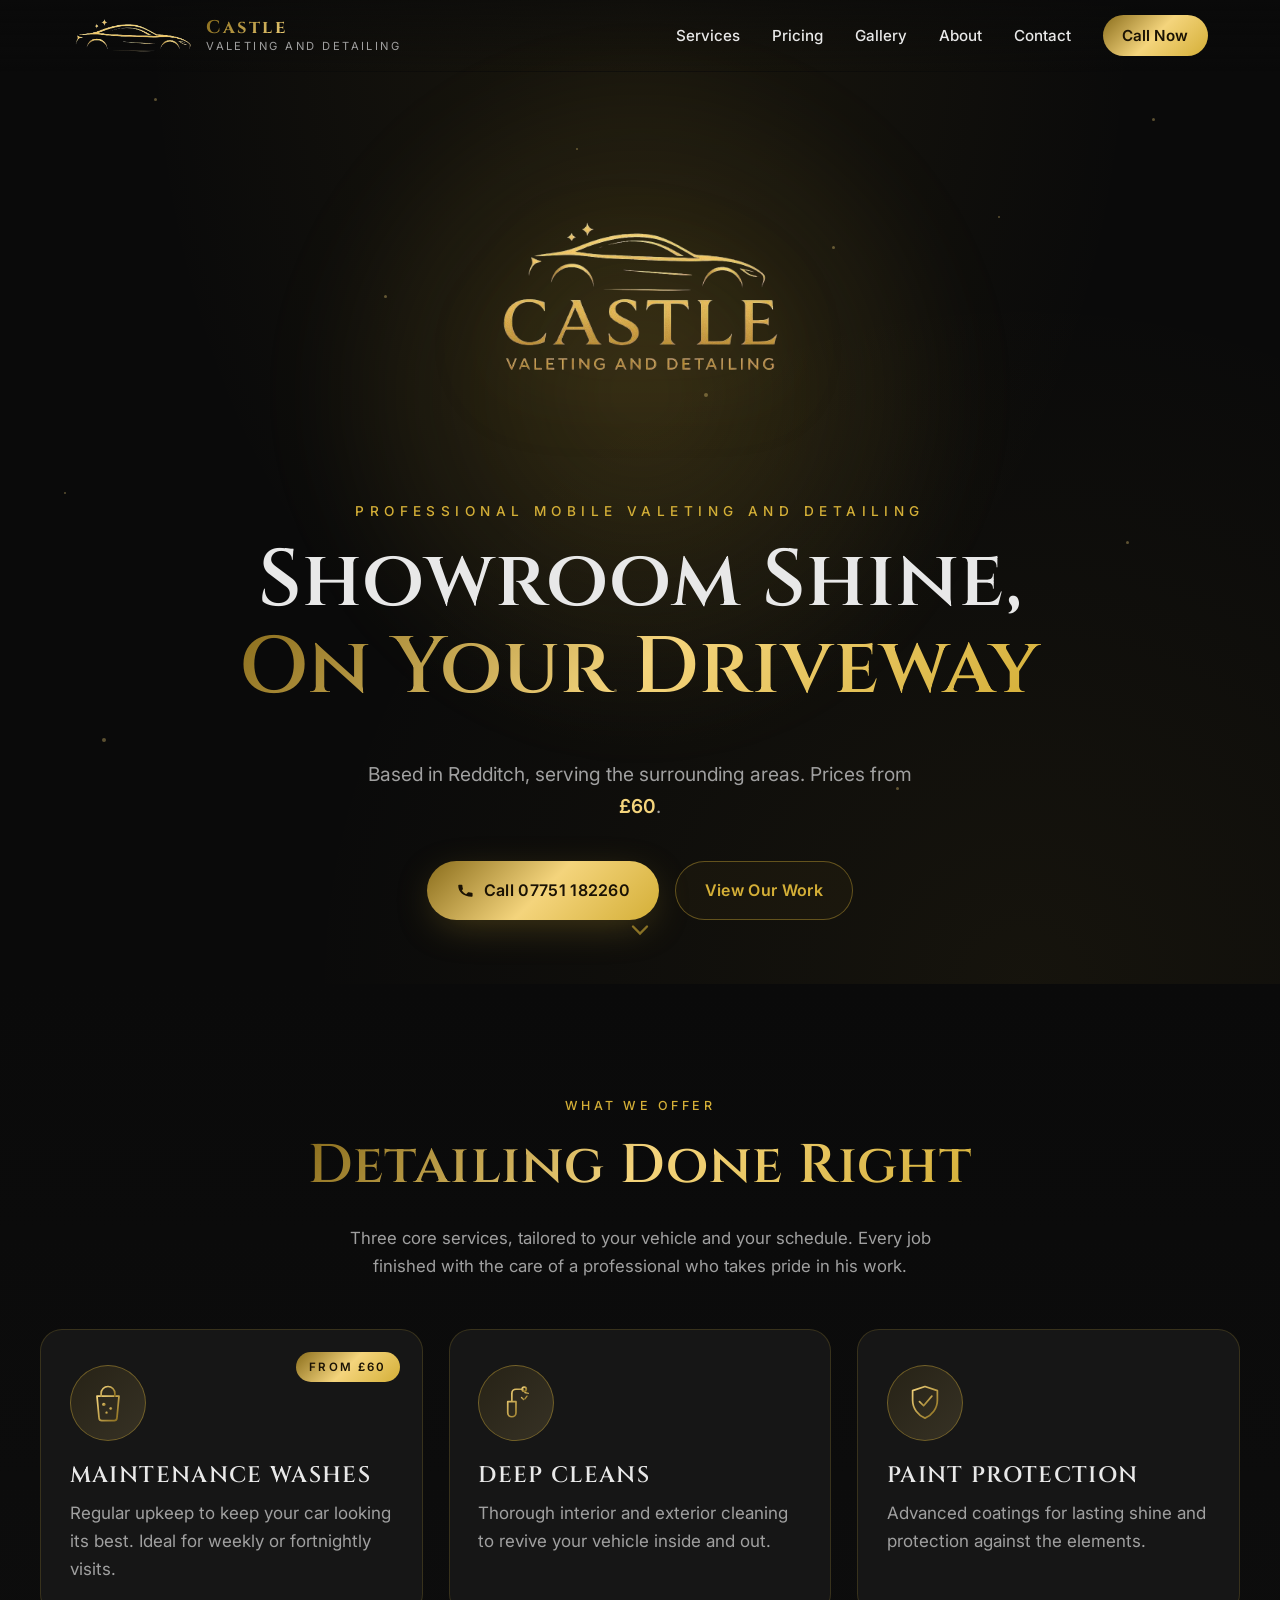
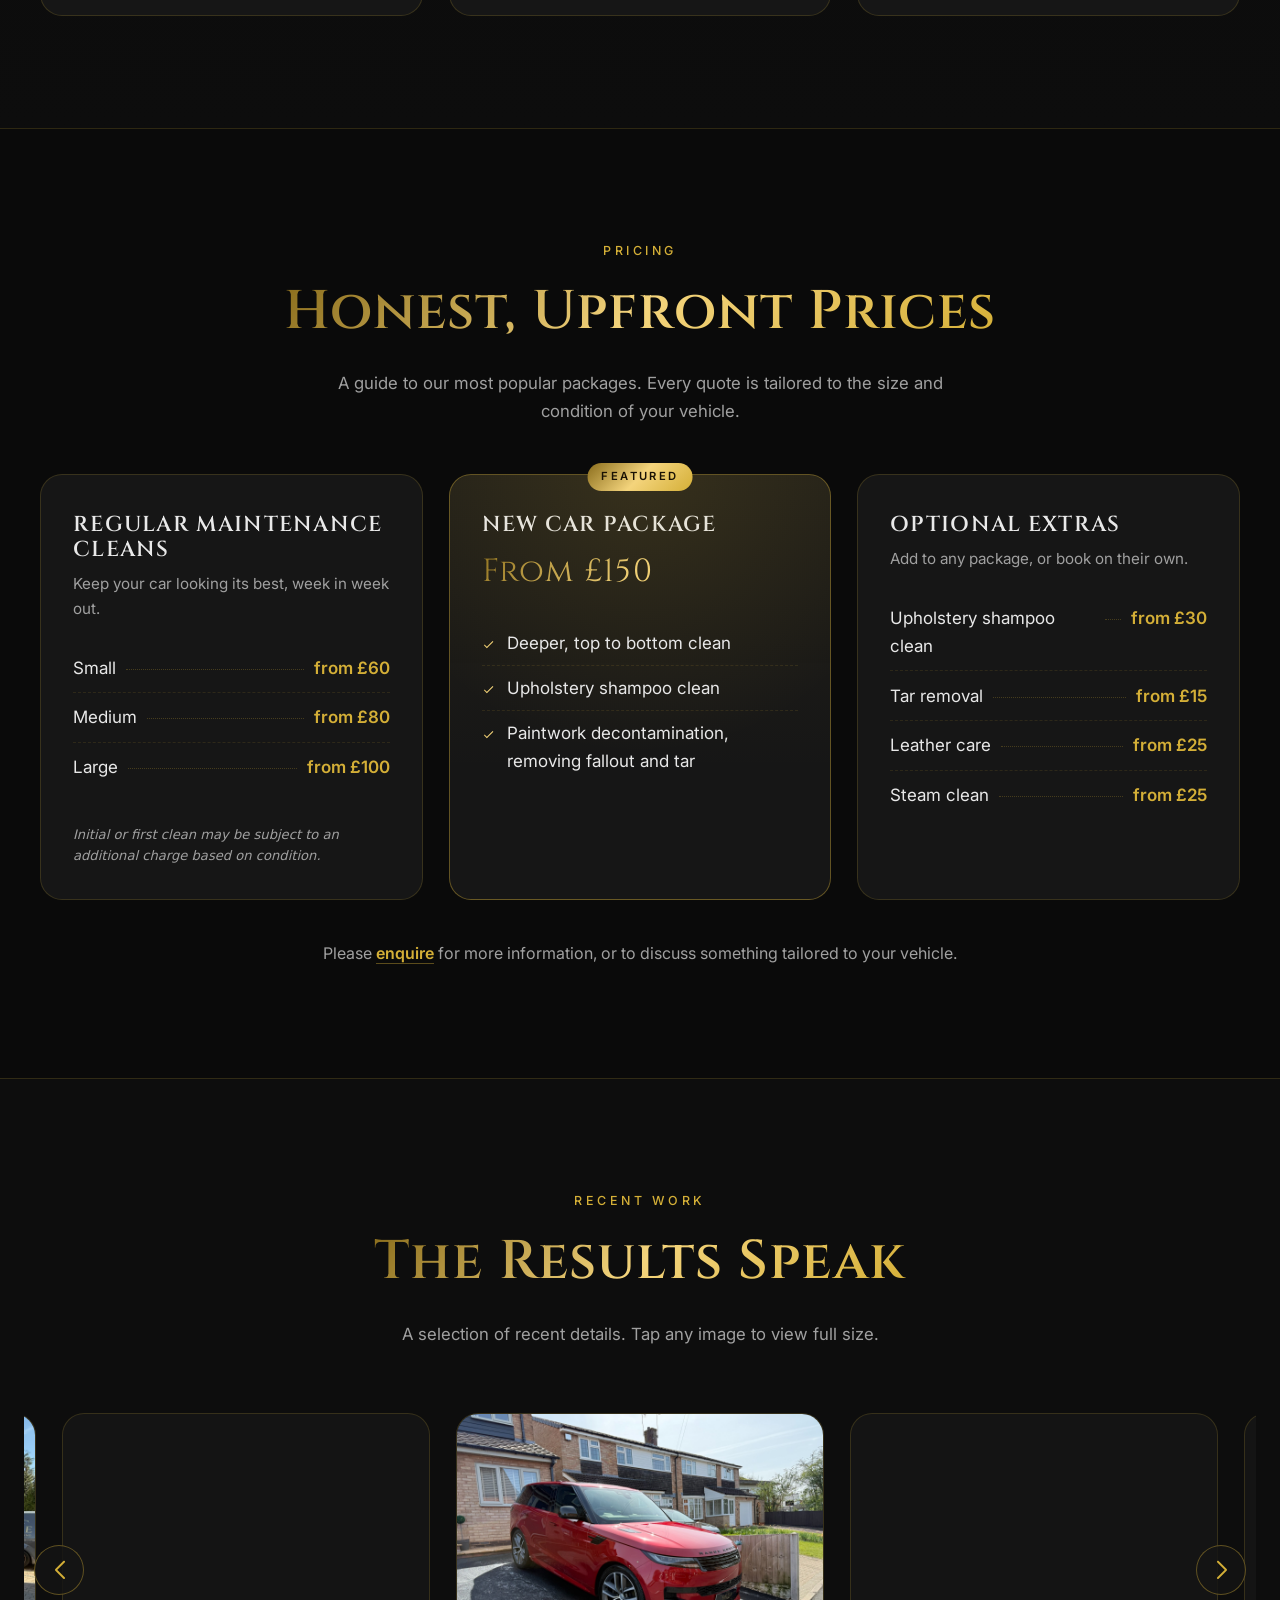
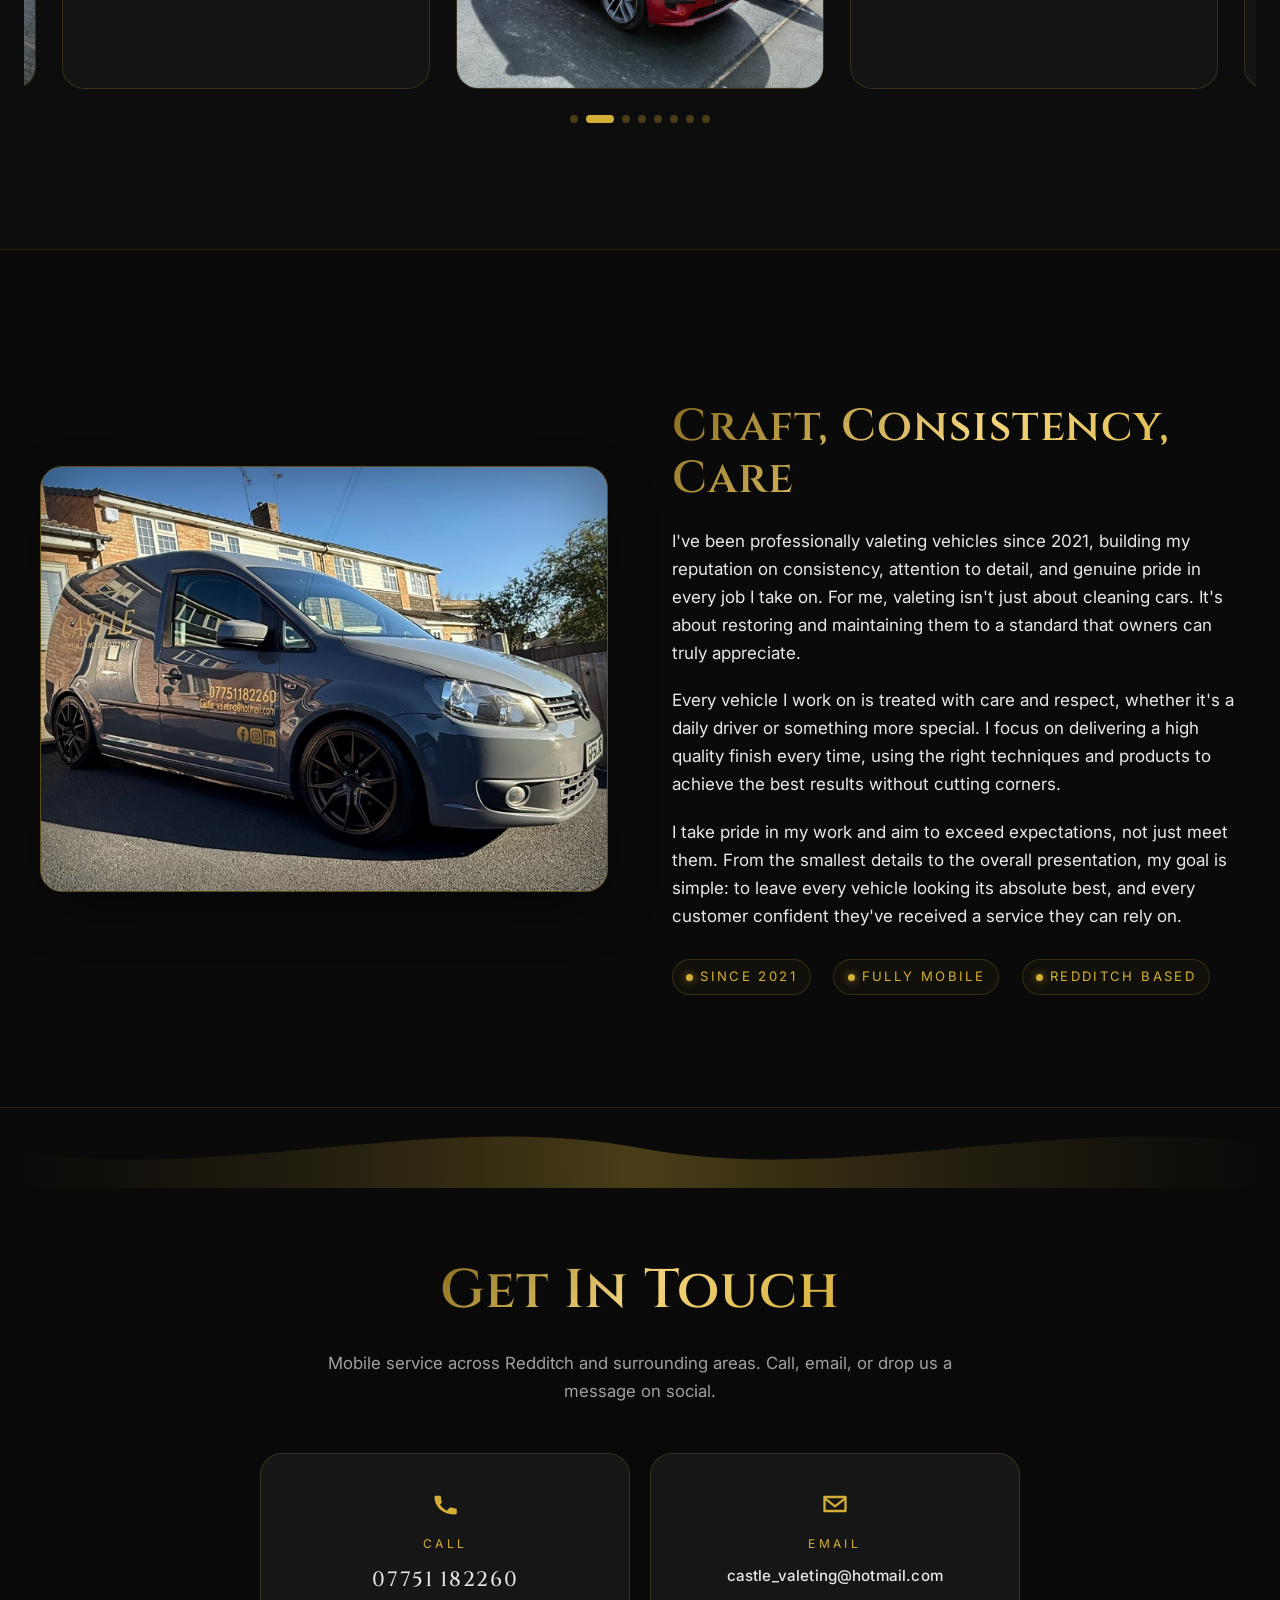
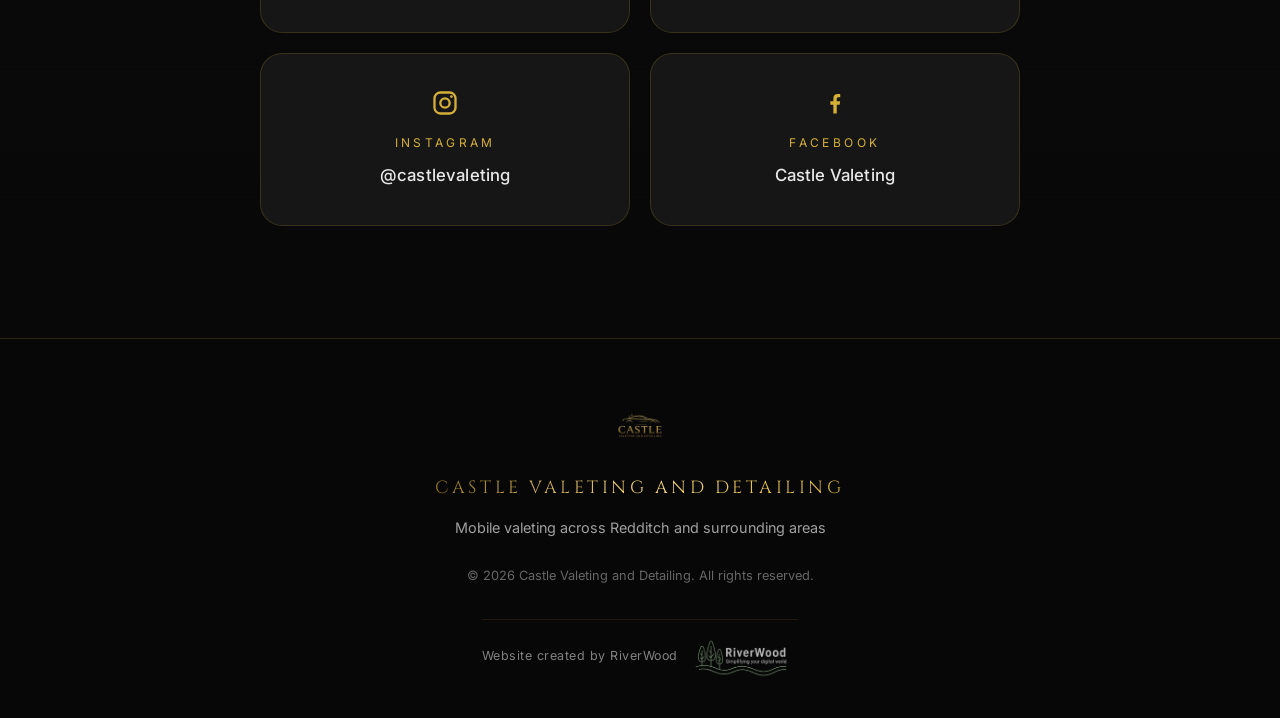
==== commit e6e1887c: "SEO/AEO: rich JSON-LD, robots.txt, sitemap.xml, image dimensions - JSON-LD upgraded to LocalBusiness" ====
--- a/index.html
+++ b/index.html
@@ -33,24 +33,183 @@
 <script type="application/ld+json">
 {
   "@context": "https://schema.org",
-  "@type": "LocalBusiness",
+  "@type": ["LocalBusiness", "AutomotiveBusiness", "AutoWash"],
+  "@id": "https://riverwood-ai.github.io/CastleValetingDetailing/#business",
   "name": "Castle Valeting and Detailing",
-  "image": "assets/logo/logo-black-bg.jpg",
-  "description": "Professional mobile car valeting and detailing service based in Redditch.",
+  "alternateName": "Castle Valeting",
+  "url": "https://riverwood-ai.github.io/CastleValetingDetailing/",
+  "image": [
+    "https://riverwood-ai.github.io/CastleValetingDetailing/assets/logo/logo-black-bg.jpg",
+    "https://riverwood-ai.github.io/CastleValetingDetailing/assets/logo/logo-transparent.png",
+    "https://riverwood-ai.github.io/CastleValetingDetailing/assets/gallery/castle-van.jpg"
+  ],
+  "logo": "https://riverwood-ai.github.io/CastleValetingDetailing/assets/logo/logo-transparent.png",
+  "description": "Professional mobile car valeting and detailing service based in Redditch, covering postcodes B97 and B98 and the surrounding areas. Maintenance washes, deep cleans, paint protection, upholstery shampoo and more, from £60.",
+  "slogan": "Showroom shine, on your driveway.",
   "address": {
     "@type": "PostalAddress",
     "addressLocality": "Redditch",
     "addressRegion": "Worcestershire",
+    "postalCode": "B97",
     "addressCountry": "GB"
   },
-  "areaServed": "Redditch and surrounding areas",
+  "geo": {
+    "@type": "GeoCoordinates",
+    "latitude": 52.3068,
+    "longitude": -1.9477
+  },
+  "areaServed": [
+    {
+      "@type": "City",
+      "name": "Redditch"
+    },
+    {
+      "@type": "PostalCodeSpecification",
+      "postalCode": "B97",
+      "addressCountry": "GB"
+    },
+    {
+      "@type": "PostalCodeSpecification",
+      "postalCode": "B98",
+      "addressCountry": "GB"
+    },
+    {
+      "@type": "GeoCircle",
+      "geoMidpoint": {
+        "@type": "GeoCoordinates",
+        "latitude": 52.3068,
+        "longitude": -1.9477
+      },
+      "geoRadius": "16000"
+    }
+  ],
   "telephone": "+447751182260",
   "email": "castle_valeting@hotmail.com",
   "priceRange": "££",
+  "currenciesAccepted": "GBP",
+  "paymentAccepted": "Cash, Bank Transfer, Card",
   "sameAs": [
     "https://instagram.com/castlevaleting",
     "https://www.facebook.com/share/18AnG7vYdh/?mibextid=wwXIfr"
-  ]
+  ],
+  "knowsAbout": [
+    "Car valeting",
+    "Car detailing",
+    "Mobile car valeting",
+    "Paint protection",
+    "Upholstery shampoo",
+    "Tar removal",
+    "Leather care",
+    "Steam cleaning"
+  ],
+  "hasOfferCatalog": {
+    "@type": "OfferCatalog",
+    "name": "Castle Valeting and Detailing Services",
+    "itemListElement": [
+      {
+        "@type": "OfferCatalog",
+        "name": "Regular Maintenance Cleans",
+        "itemListElement": [
+          {
+            "@type": "Offer",
+            "name": "Small vehicle maintenance clean",
+            "price": "60",
+            "priceCurrency": "GBP",
+            "priceSpecification": {
+              "@type": "PriceSpecification",
+              "price": "60",
+              "priceCurrency": "GBP",
+              "valueAddedTaxIncluded": true
+            },
+            "itemOffered": {
+              "@type": "Service",
+              "name": "Maintenance clean (small vehicle)",
+              "description": "Regular upkeep clean for small vehicles."
+            }
+          },
+          {
+            "@type": "Offer",
+            "name": "Medium vehicle maintenance clean",
+            "price": "80",
+            "priceCurrency": "GBP",
+            "itemOffered": {
+              "@type": "Service",
+              "name": "Maintenance clean (medium vehicle)",
+              "description": "Regular upkeep clean for medium vehicles."
+            }
+          },
+          {
+            "@type": "Offer",
+            "name": "Large vehicle maintenance clean",
+            "price": "100",
+            "priceCurrency": "GBP",
+            "itemOffered": {
+              "@type": "Service",
+              "name": "Maintenance clean (large vehicle)",
+              "description": "Regular upkeep clean for large vehicles, vans and SUVs."
+            }
+          }
+        ]
+      },
+      {
+        "@type": "Offer",
+        "name": "New Car Package",
+        "price": "150",
+        "priceCurrency": "GBP",
+        "itemOffered": {
+          "@type": "Service",
+          "name": "New Car Package",
+          "description": "Deeper full-vehicle clean, upholstery shampoo and paintwork decontamination, removing fallout and tar."
+        }
+      },
+      {
+        "@type": "OfferCatalog",
+        "name": "Optional Extras",
+        "itemListElement": [
+          {
+            "@type": "Offer",
+            "name": "Upholstery shampoo clean",
+            "price": "30",
+            "priceCurrency": "GBP",
+            "itemOffered": {
+              "@type": "Service",
+              "name": "Upholstery shampoo clean"
+            }
+          },
+          {
+            "@type": "Offer",
+            "name": "Tar removal",
+            "price": "15",
+            "priceCurrency": "GBP",
+            "itemOffered": {
+              "@type": "Service",
+              "name": "Tar removal"
+            }
+          },
+          {
+            "@type": "Offer",
+            "name": "Leather care",
+            "price": "25",
+            "priceCurrency": "GBP",
+            "itemOffered": {
+              "@type": "Service",
+              "name": "Leather care"
+            }
+          },
+          {
+            "@type": "Offer",
+            "name": "Steam clean",
+            "price": "25",
+            "priceCurrency": "GBP",
+            "itemOffered": {
+              "@type": "Service",
+              "name": "Steam clean"
+            }
+          }
+        ]
+      }
+    ]
+  }
 }
 </script>
 </head>
@@ -238,14 +397,14 @@
 
     <div class="swiper gallery-swiper" data-reveal>
       <div class="swiper-wrapper">
-        <div class="swiper-slide"><button class="slide-btn" data-src="assets/gallery/black-range-rover.jpg" aria-label="View full image"><img src="assets/gallery/black-range-rover.jpg" alt="Freshly detailed black Range Rover" loading="lazy" decoding="async"></button></div>
-        <div class="swiper-slide"><button class="slide-btn" data-src="assets/gallery/bmw-x5.jpg" aria-label="View full image"><img src="assets/gallery/bmw-x5.jpg" alt="Gleaming black BMW X5 after a detail" loading="lazy" decoding="async"></button></div>
-        <div class="swiper-slide"><button class="slide-btn" data-src="assets/gallery/range-rover.jpg" aria-label="View full image"><img src="assets/gallery/range-rover.jpg" alt="Red Range Rover Sport, polished to a mirror finish" loading="lazy" decoding="async"></button></div>
-        <div class="swiper-slide"><button class="slide-btn" data-src="assets/gallery/tesla.jpg" aria-label="View full image"><img src="assets/gallery/tesla.jpg" alt="Tesla after a full valet" loading="lazy" decoding="async"></button></div>
-        <div class="swiper-slide"><button class="slide-btn" data-src="assets/gallery/discovery.jpg" aria-label="View full image"><img src="assets/gallery/discovery.jpg" alt="Land Rover Discovery after detailing" loading="lazy" decoding="async"></button></div>
-        <div class="swiper-slide"><button class="slide-btn" data-src="assets/gallery/model-y.jpg" aria-label="View full image"><img src="assets/gallery/model-y.jpg" alt="Tesla Model Y after a deep clean" loading="lazy" decoding="async"></button></div>
-        <div class="swiper-slide"><button class="slide-btn" data-src="assets/gallery/transporter.jpg" aria-label="View full image"><img src="assets/gallery/transporter.jpg" alt="VW Transporter detailed and gleaming" loading="lazy" decoding="async"></button></div>
-        <div class="swiper-slide"><button class="slide-btn" data-src="assets/gallery/white-range-rover.jpg" aria-label="View full image"><img src="assets/gallery/white-range-rover.jpg" alt="White Range Rover after a full detail" loading="lazy" decoding="async"></button></div>
+        <div class="swiper-slide"><button class="slide-btn" data-src="assets/gallery/black-range-rover.jpg" aria-label="View full image"><img src="assets/gallery/black-range-rover.jpg" alt="Freshly detailed black Range Rover" loading="lazy" decoding="async" width="1600" height="1200"></button></div>
+        <div class="swiper-slide"><button class="slide-btn" data-src="assets/gallery/bmw-x5.jpg" aria-label="View full image"><img src="assets/gallery/bmw-x5.jpg" alt="Gleaming black BMW X5 after a detail" loading="lazy" decoding="async" width="1200" height="1600"></button></div>
+        <div class="swiper-slide"><button class="slide-btn" data-src="assets/gallery/range-rover.jpg" aria-label="View full image"><img src="assets/gallery/range-rover.jpg" alt="Red Range Rover Sport, polished to a mirror finish" loading="lazy" decoding="async" width="1600" height="1200"></button></div>
+        <div class="swiper-slide"><button class="slide-btn" data-src="assets/gallery/tesla.jpg" aria-label="View full image"><img src="assets/gallery/tesla.jpg" alt="Tesla after a full valet" loading="lazy" decoding="async" width="1600" height="1200"></button></div>
+        <div class="swiper-slide"><button class="slide-btn" data-src="assets/gallery/discovery.jpg" aria-label="View full image"><img src="assets/gallery/discovery.jpg" alt="Land Rover Discovery after detailing" loading="lazy" decoding="async" width="1600" height="1200"></button></div>
+        <div class="swiper-slide"><button class="slide-btn" data-src="assets/gallery/model-y.jpg" aria-label="View full image"><img src="assets/gallery/model-y.jpg" alt="Tesla Model Y after a deep clean" loading="lazy" decoding="async" width="1200" height="1600"></button></div>
+        <div class="swiper-slide"><button class="slide-btn" data-src="assets/gallery/transporter.jpg" aria-label="View full image"><img src="assets/gallery/transporter.jpg" alt="VW Transporter detailed and gleaming" loading="lazy" decoding="async" width="1600" height="1200"></button></div>
+        <div class="swiper-slide"><button class="slide-btn" data-src="assets/gallery/white-range-rover.jpg" aria-label="View full image"><img src="assets/gallery/white-range-rover.jpg" alt="White Range Rover after a full detail" loading="lazy" decoding="async" width="1600" height="1200"></button></div>
       </div>
       <div class="swiper-pagination"></div>
       <button class="swiper-button-prev" aria-label="Previous"></button>
@@ -329,7 +488,7 @@
     <p class="footer-credit">
       <span>Website created by RiverWood</span>
       <a href="https://www.riverwoodai.com" target="_blank" rel="noopener" aria-label="RiverWood, www.riverwoodai.com">
-        <img src="assets/logo/RiverWoodLogo_BlackBG.png" alt="RiverWood" height="42" loading="lazy" decoding="async">
+        <img src="assets/logo/RiverWoodLogo_BlackBG.png" alt="RiverWood" width="111" height="42" loading="lazy" decoding="async">
       </a>
     </p>
   </div>
--- a/assets/css/styles.css
+++ b/assets/css/styles.css
@@ -603,10 +603,9 @@
 
 .gallery-swiper {
   width: 100%;
-  max-width: 1600px;
-  margin: 0 auto;
-  padding: 1rem 1rem 3rem;
-  overflow: visible;
+  margin: 0;
+  padding: 1rem clamp(1rem, 3vw, 2.5rem) 3rem;
+  overflow: hidden;
 }
 
 .swiper-wrapper { align-items: stretch; }
@@ -750,10 +749,13 @@
 
 .contact-grid {
   display: grid;
-  grid-template-columns: repeat(auto-fit, minmax(240px, 1fr));
+  grid-template-columns: repeat(2, minmax(0, 1fr));
   gap: 1.2rem;
-  max-width: 960px;
+  max-width: 760px;
   margin: 1rem auto 0;
+}
+@media (max-width: 560px) {
+  .contact-grid { grid-template-columns: 1fr; }
 }
 
 .contact-card {
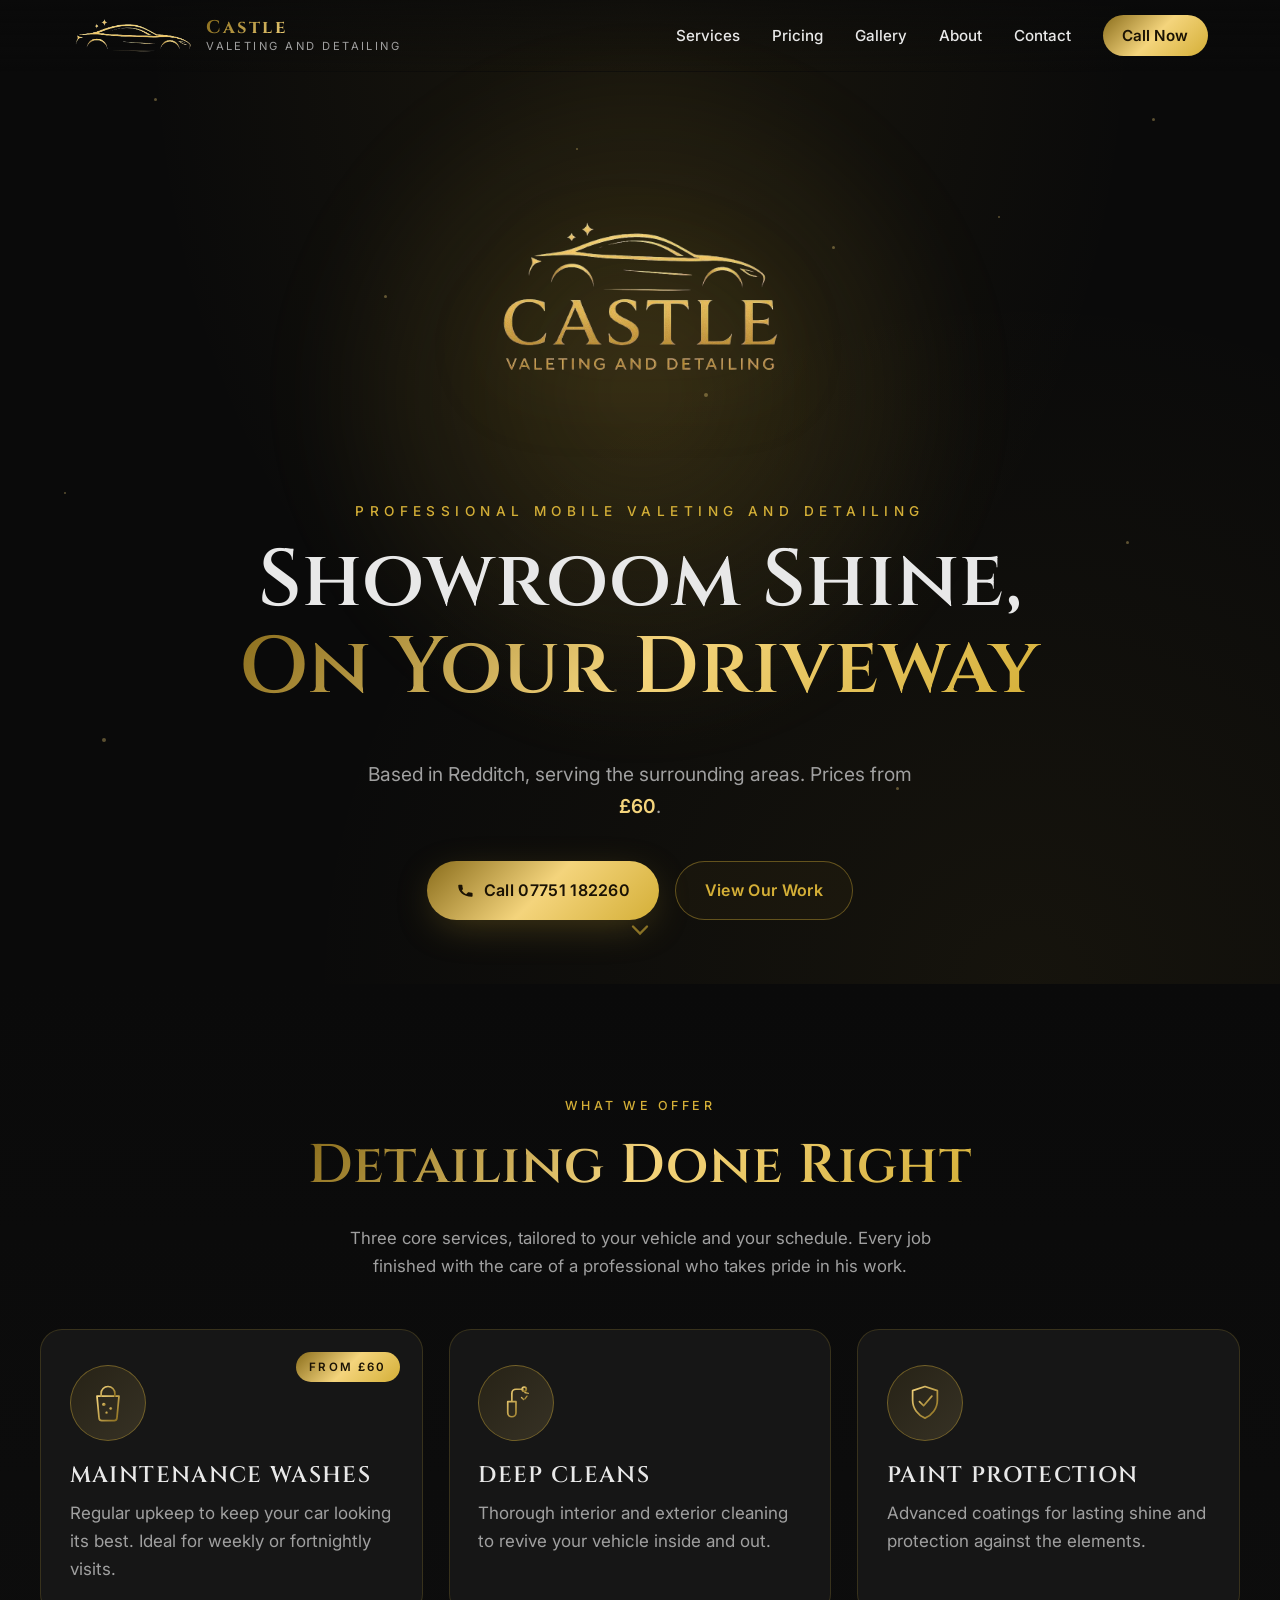
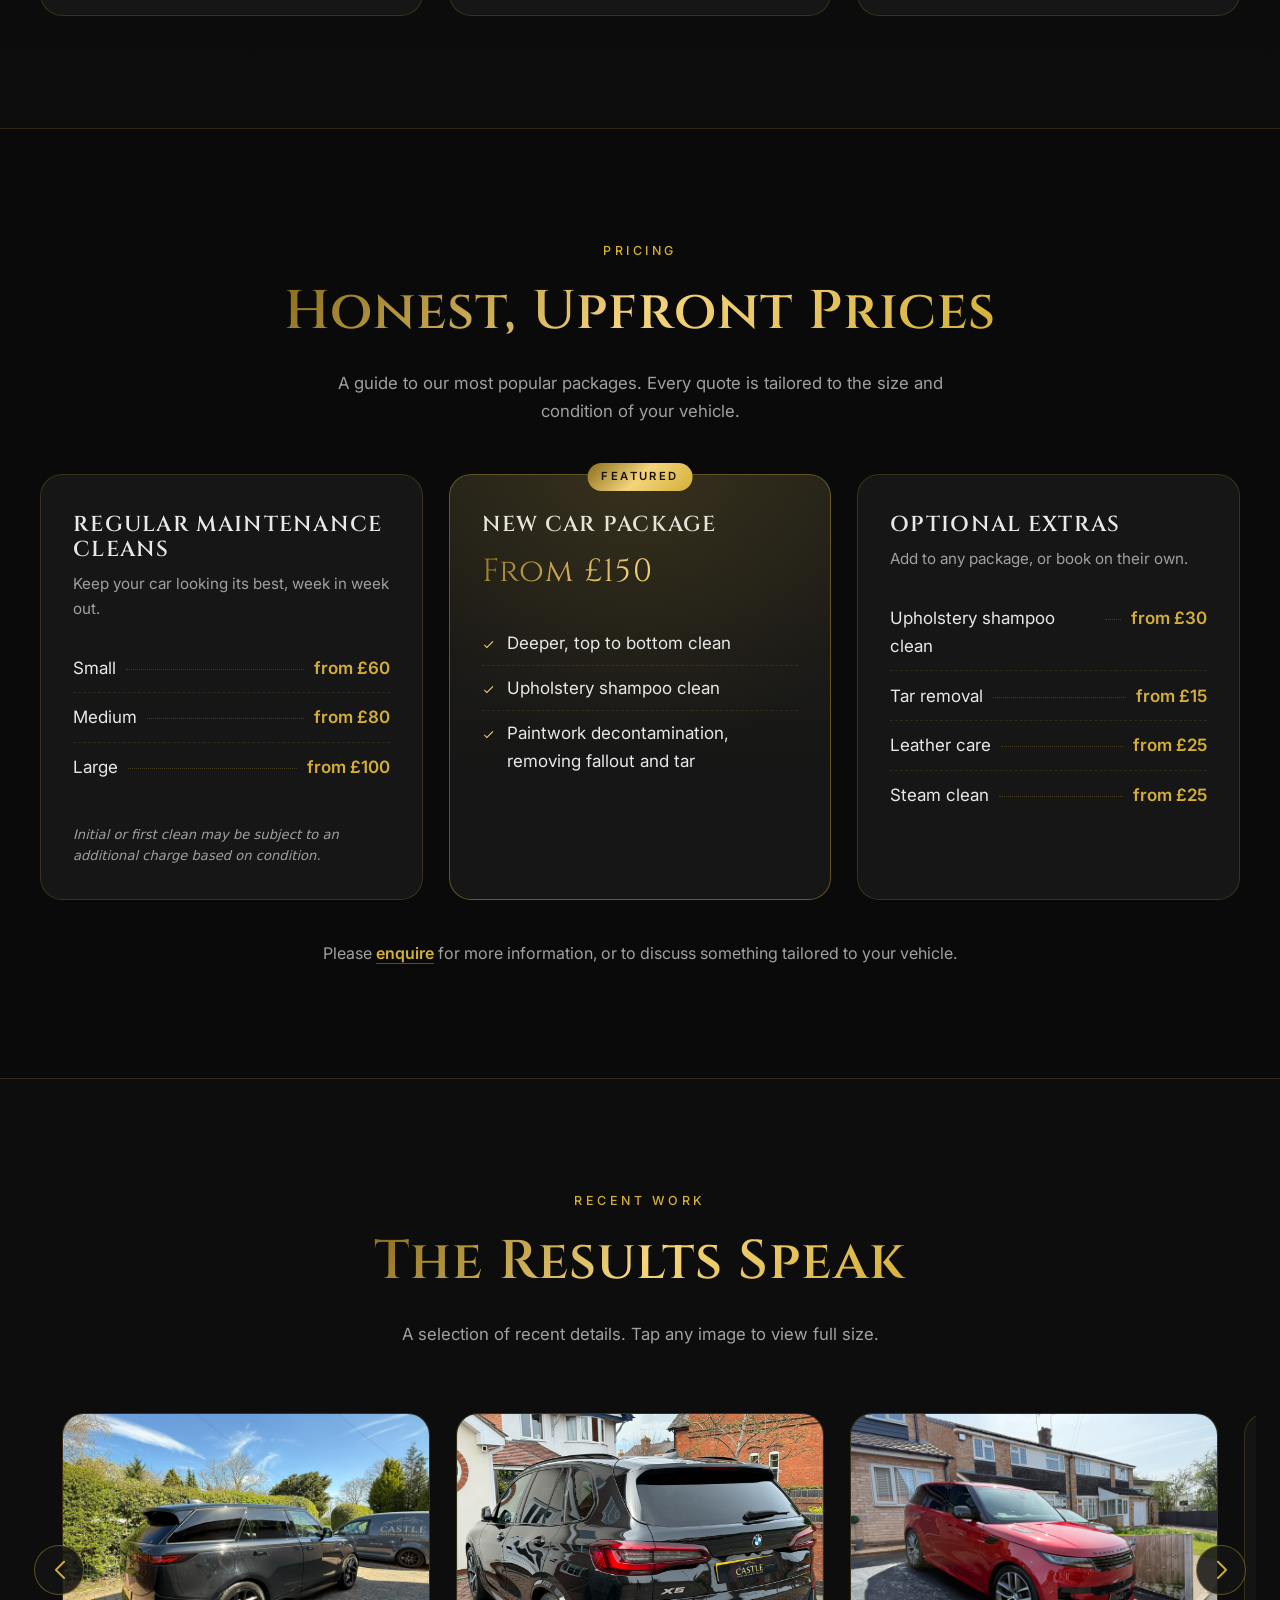
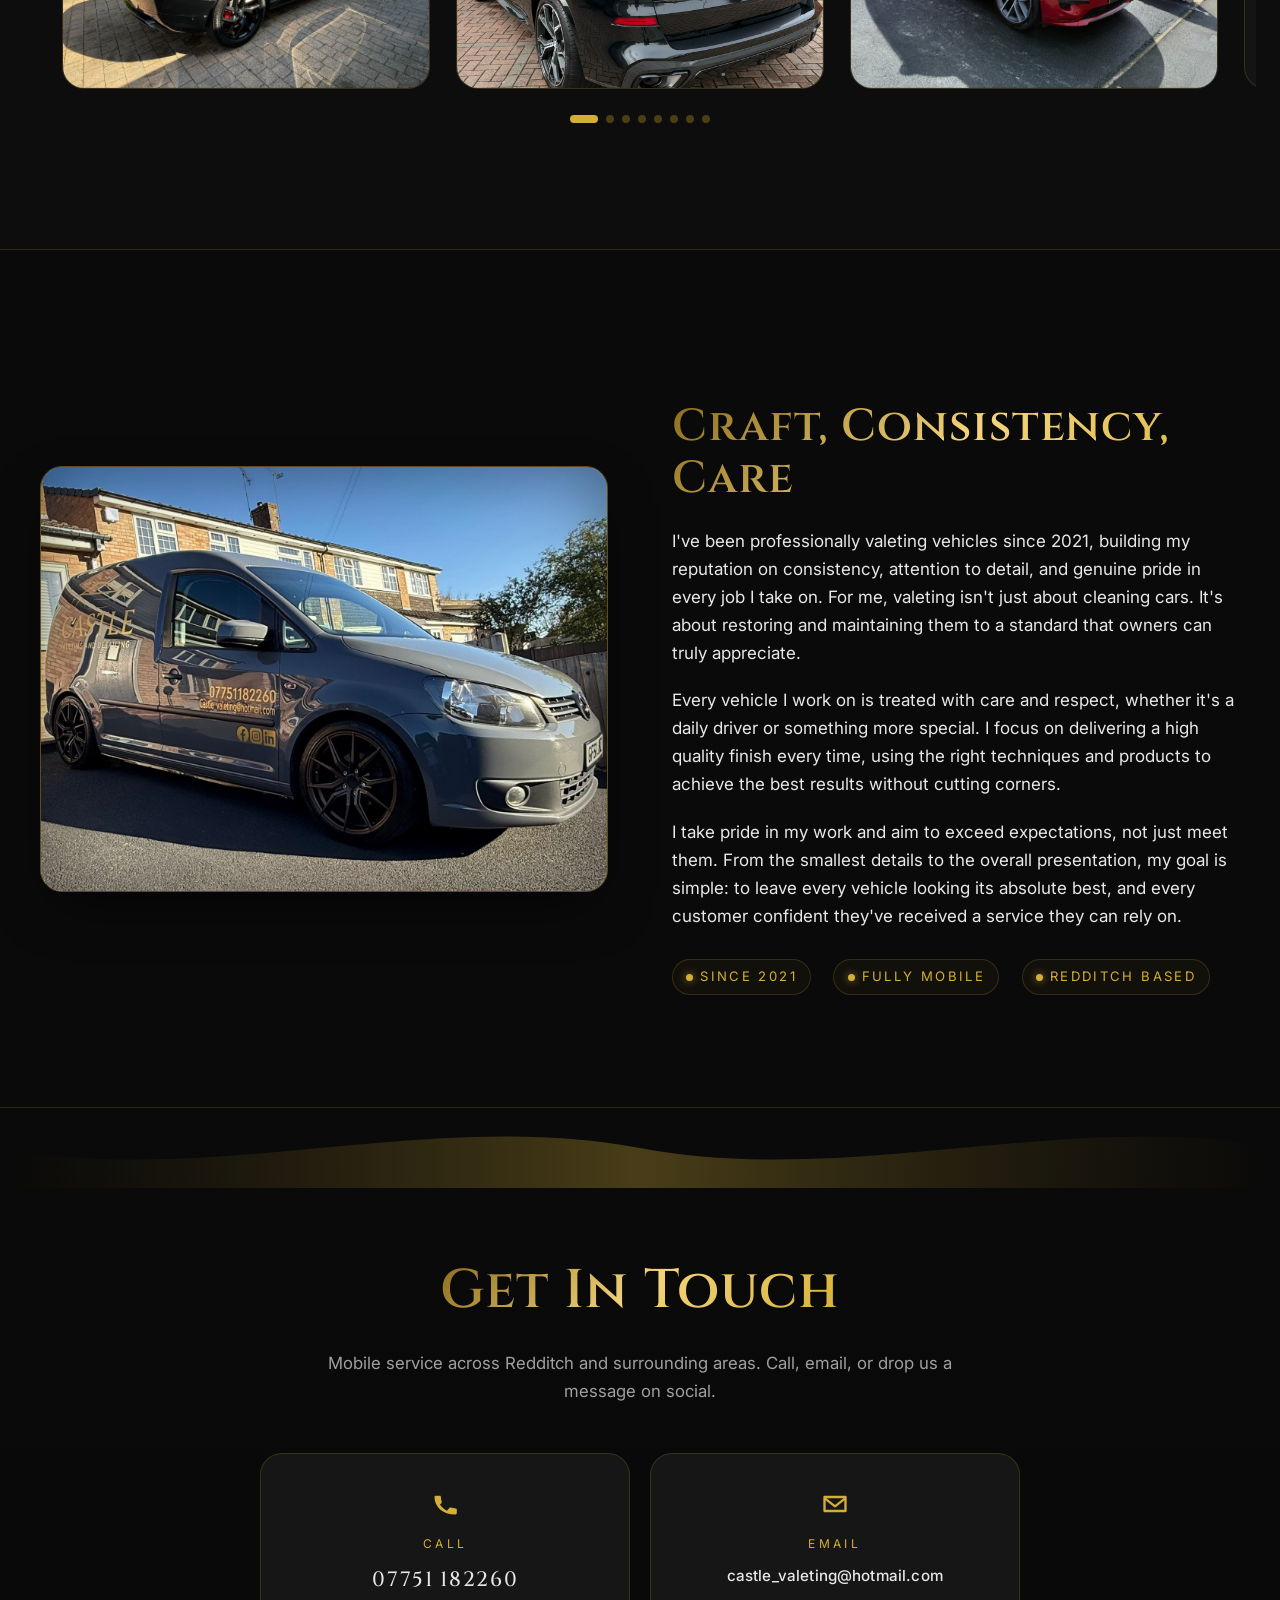
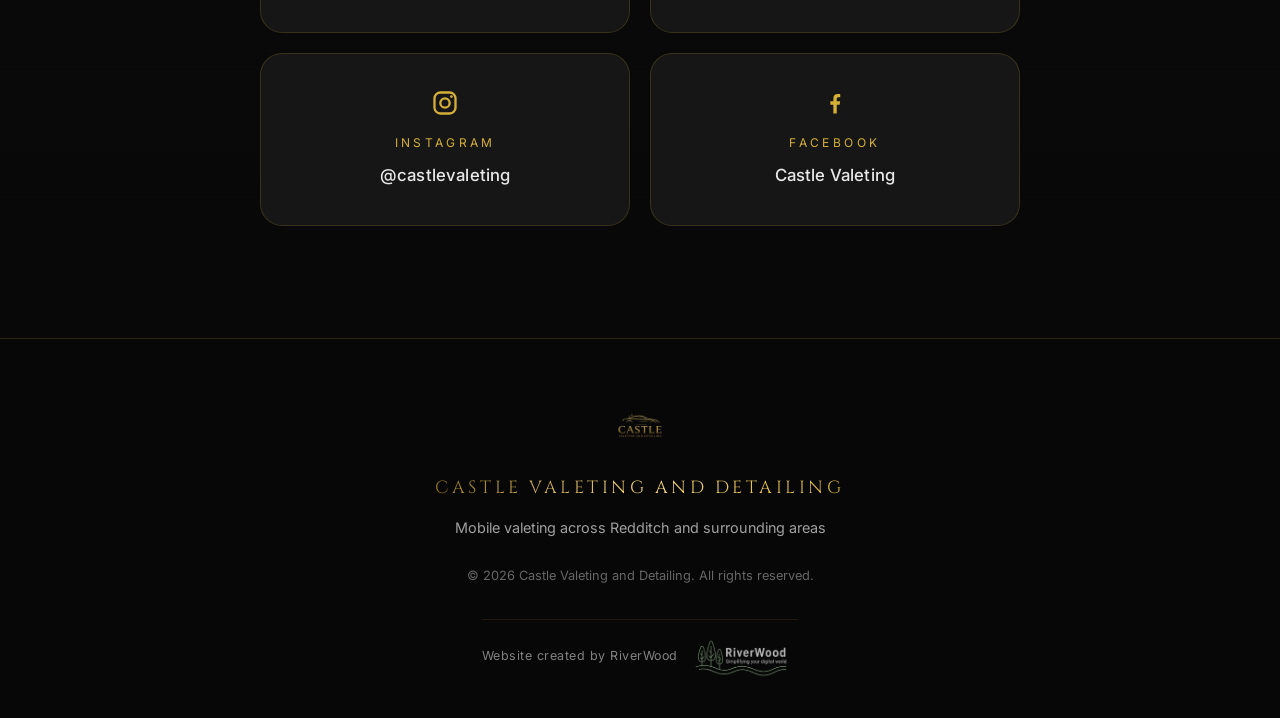
==== commit 46f57329: "Switch absolute URLs to www.castlevaleting.co.uk Site is now hosted on Cloudflare Pages with castlev" ====
--- a/index.html
+++ b/index.html
@@ -8,7 +8,7 @@
 <meta name="description" content="Professional mobile car valeting and detailing in Redditch and surrounding areas. Maintenance washes, deep cleans, and paint protection from £60. Call 07751 182260.">
 <meta name="keywords" content="car detailing Redditch, mobile valeting Redditch, car cleaning Redditch, paint protection, deep clean, Castle Valeting">
 <meta name="robots" content="index, follow">
-<link rel="canonical" href="https://castlevaletinganddetailing.co.uk/">
+<link rel="canonical" href="https://www.castlevaleting.co.uk/">
 
 <meta property="og:type" content="website">
 <meta property="og:title" content="Castle Valeting and Detailing | Mobile Car Detailing in Redditch">
@@ -34,16 +34,16 @@
 {
   "@context": "https://schema.org",
   "@type": ["LocalBusiness", "AutomotiveBusiness", "AutoWash"],
-  "@id": "https://riverwood-ai.github.io/CastleValetingDetailing/#business",
+  "@id": "https://www.castlevaleting.co.uk/#business",
   "name": "Castle Valeting and Detailing",
   "alternateName": "Castle Valeting",
-  "url": "https://riverwood-ai.github.io/CastleValetingDetailing/",
+  "url": "https://www.castlevaleting.co.uk/",
   "image": [
-    "https://riverwood-ai.github.io/CastleValetingDetailing/assets/logo/logo-black-bg.jpg",
-    "https://riverwood-ai.github.io/CastleValetingDetailing/assets/logo/logo-transparent.png",
-    "https://riverwood-ai.github.io/CastleValetingDetailing/assets/gallery/castle-van.jpg"
+    "https://www.castlevaleting.co.uk/assets/logo/logo-black-bg.jpg",
+    "https://www.castlevaleting.co.uk/assets/logo/logo-transparent.png",
+    "https://www.castlevaleting.co.uk/assets/gallery/castle-van.jpg"
   ],
-  "logo": "https://riverwood-ai.github.io/CastleValetingDetailing/assets/logo/logo-transparent.png",
+  "logo": "https://www.castlevaleting.co.uk/assets/logo/logo-transparent.png",
   "description": "Professional mobile car valeting and detailing service based in Redditch, covering postcodes B97 and B98 and the surrounding areas. Maintenance washes, deep cleans, paint protection, upholstery shampoo and more, from £60.",
   "slogan": "Showroom shine, on your driveway.",
   "address": {
